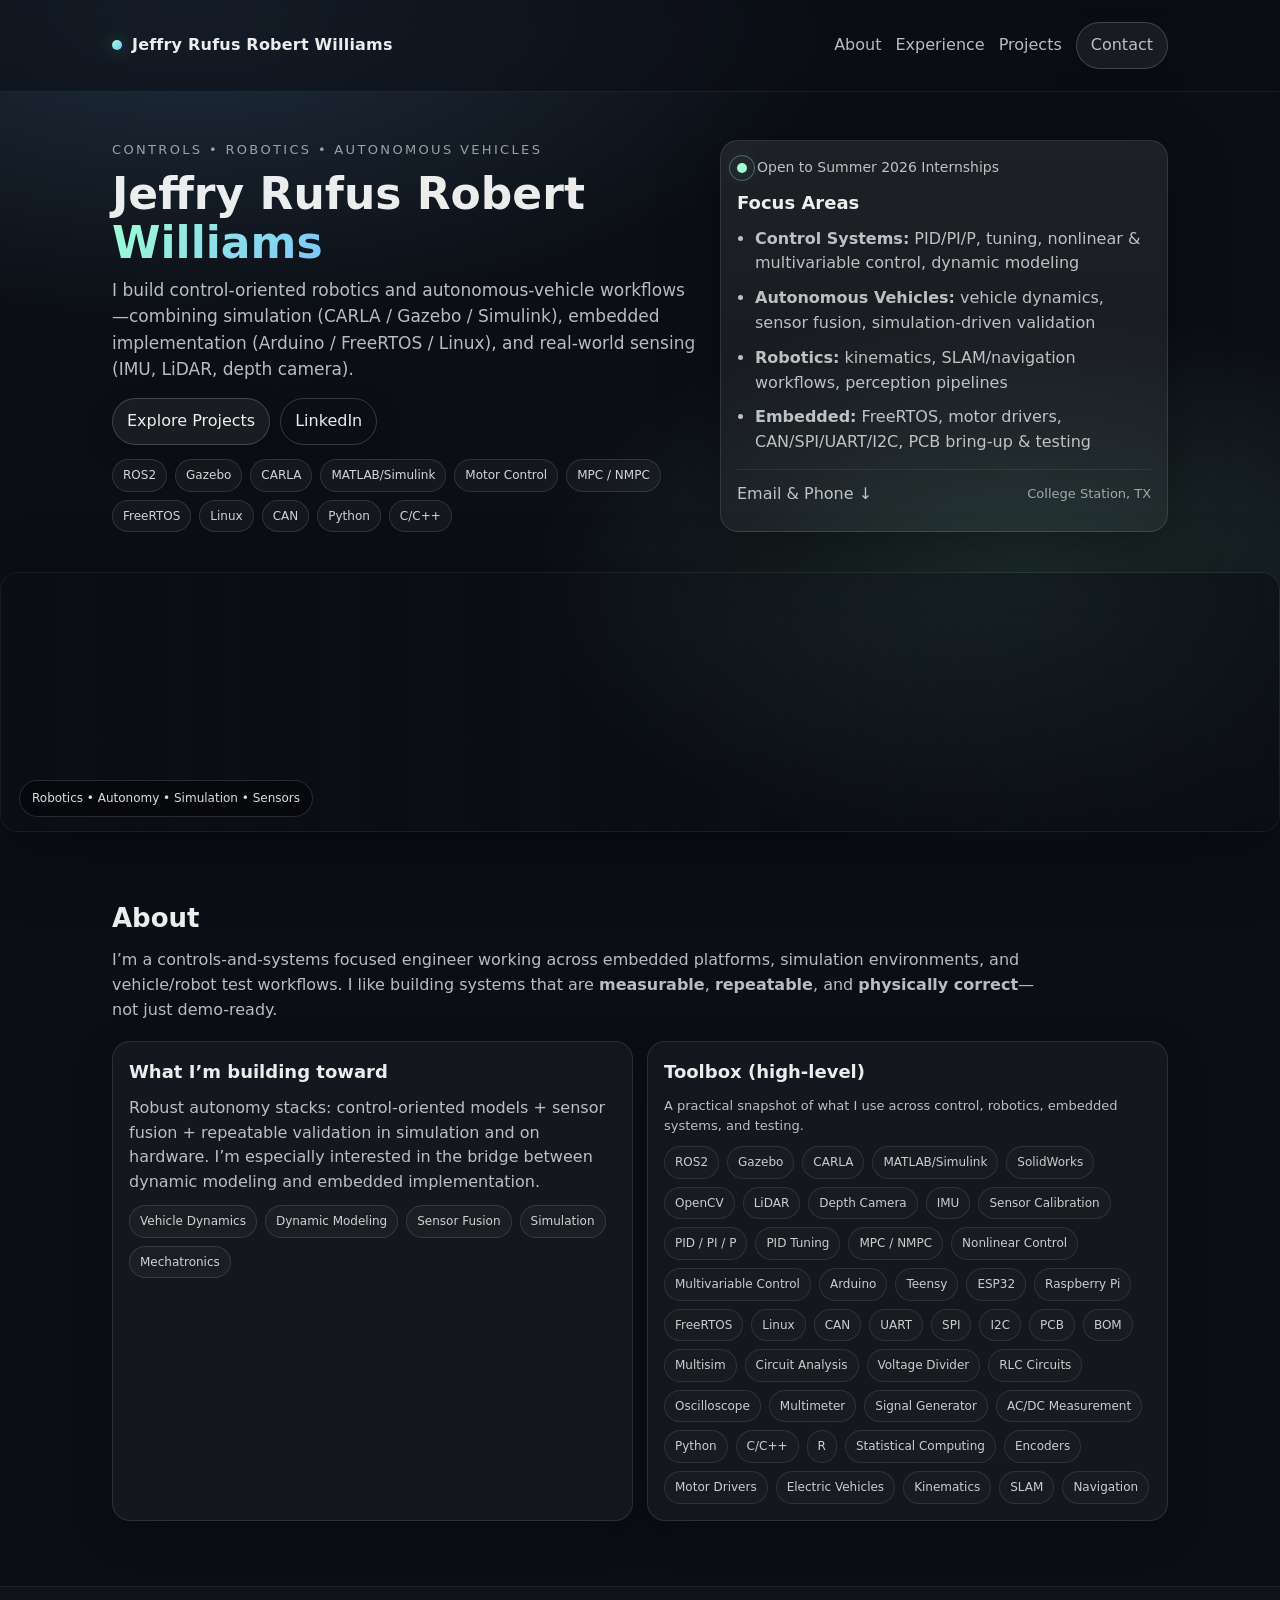
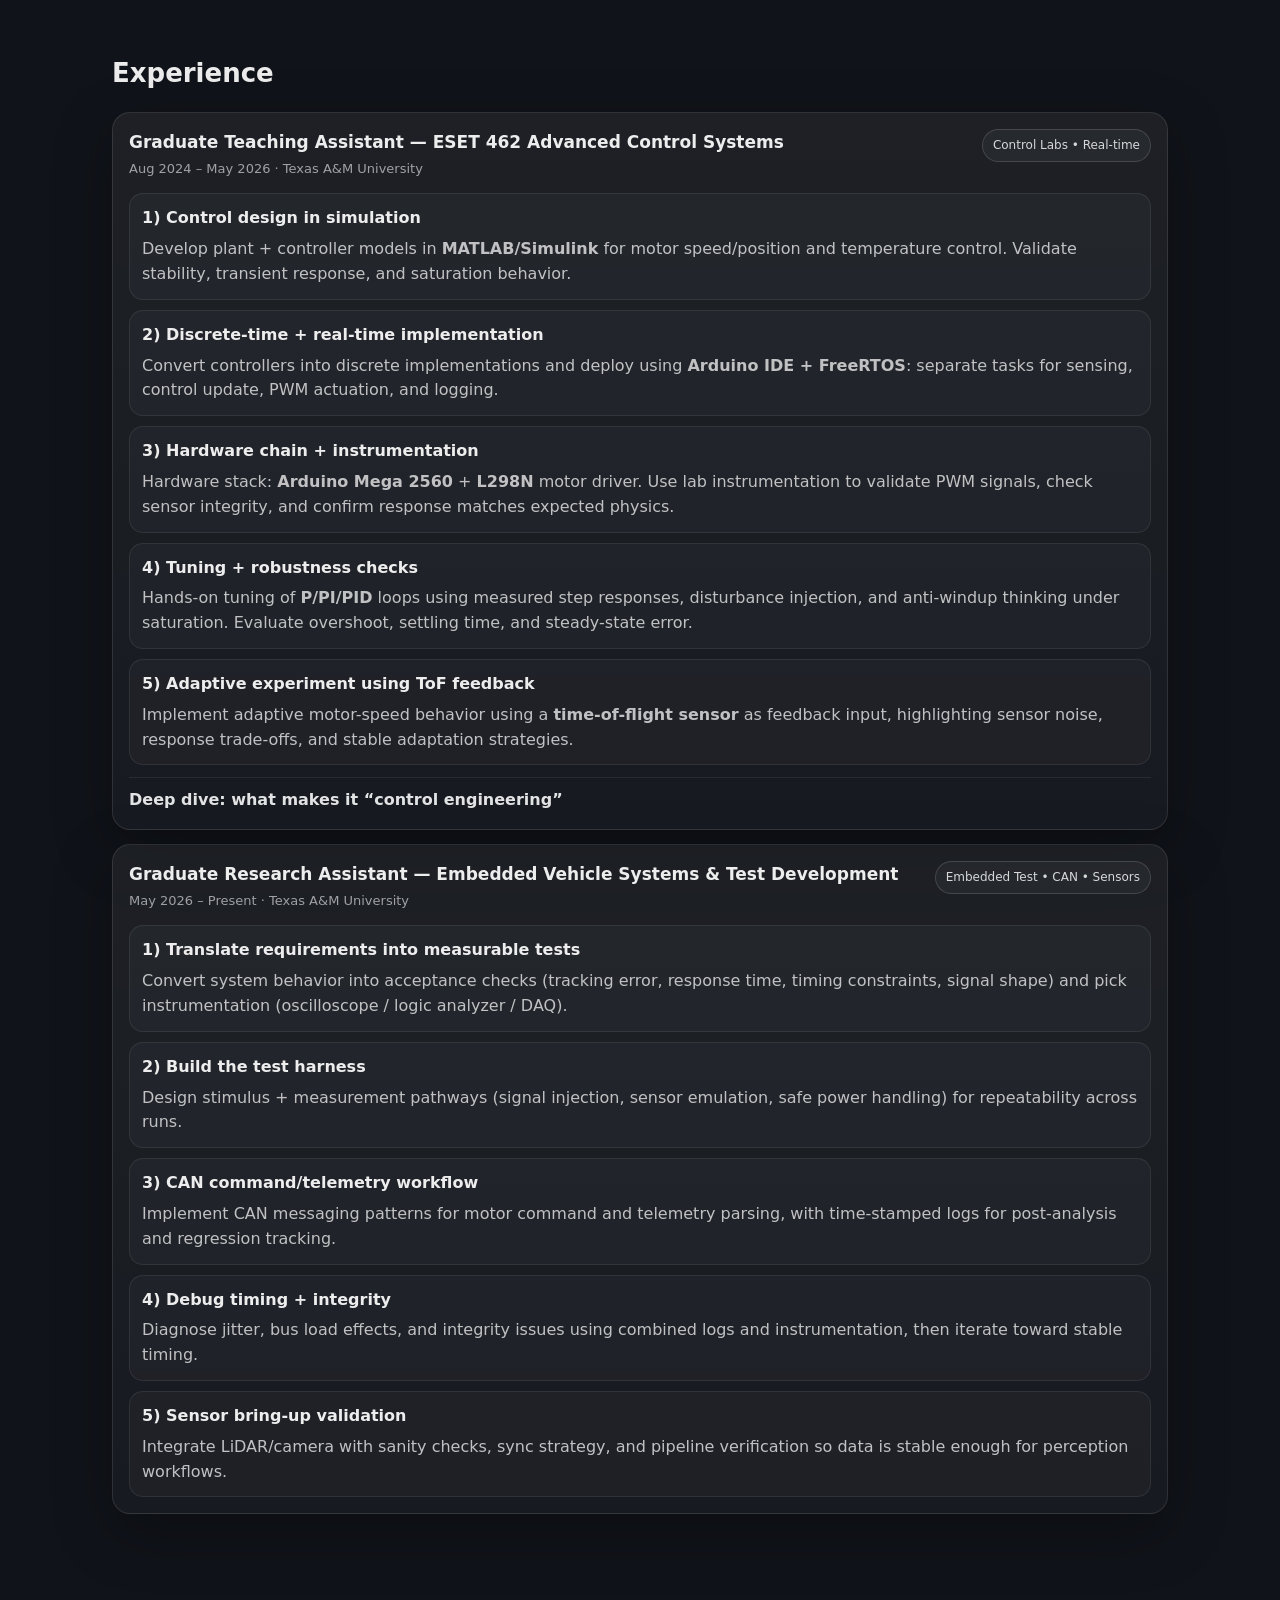
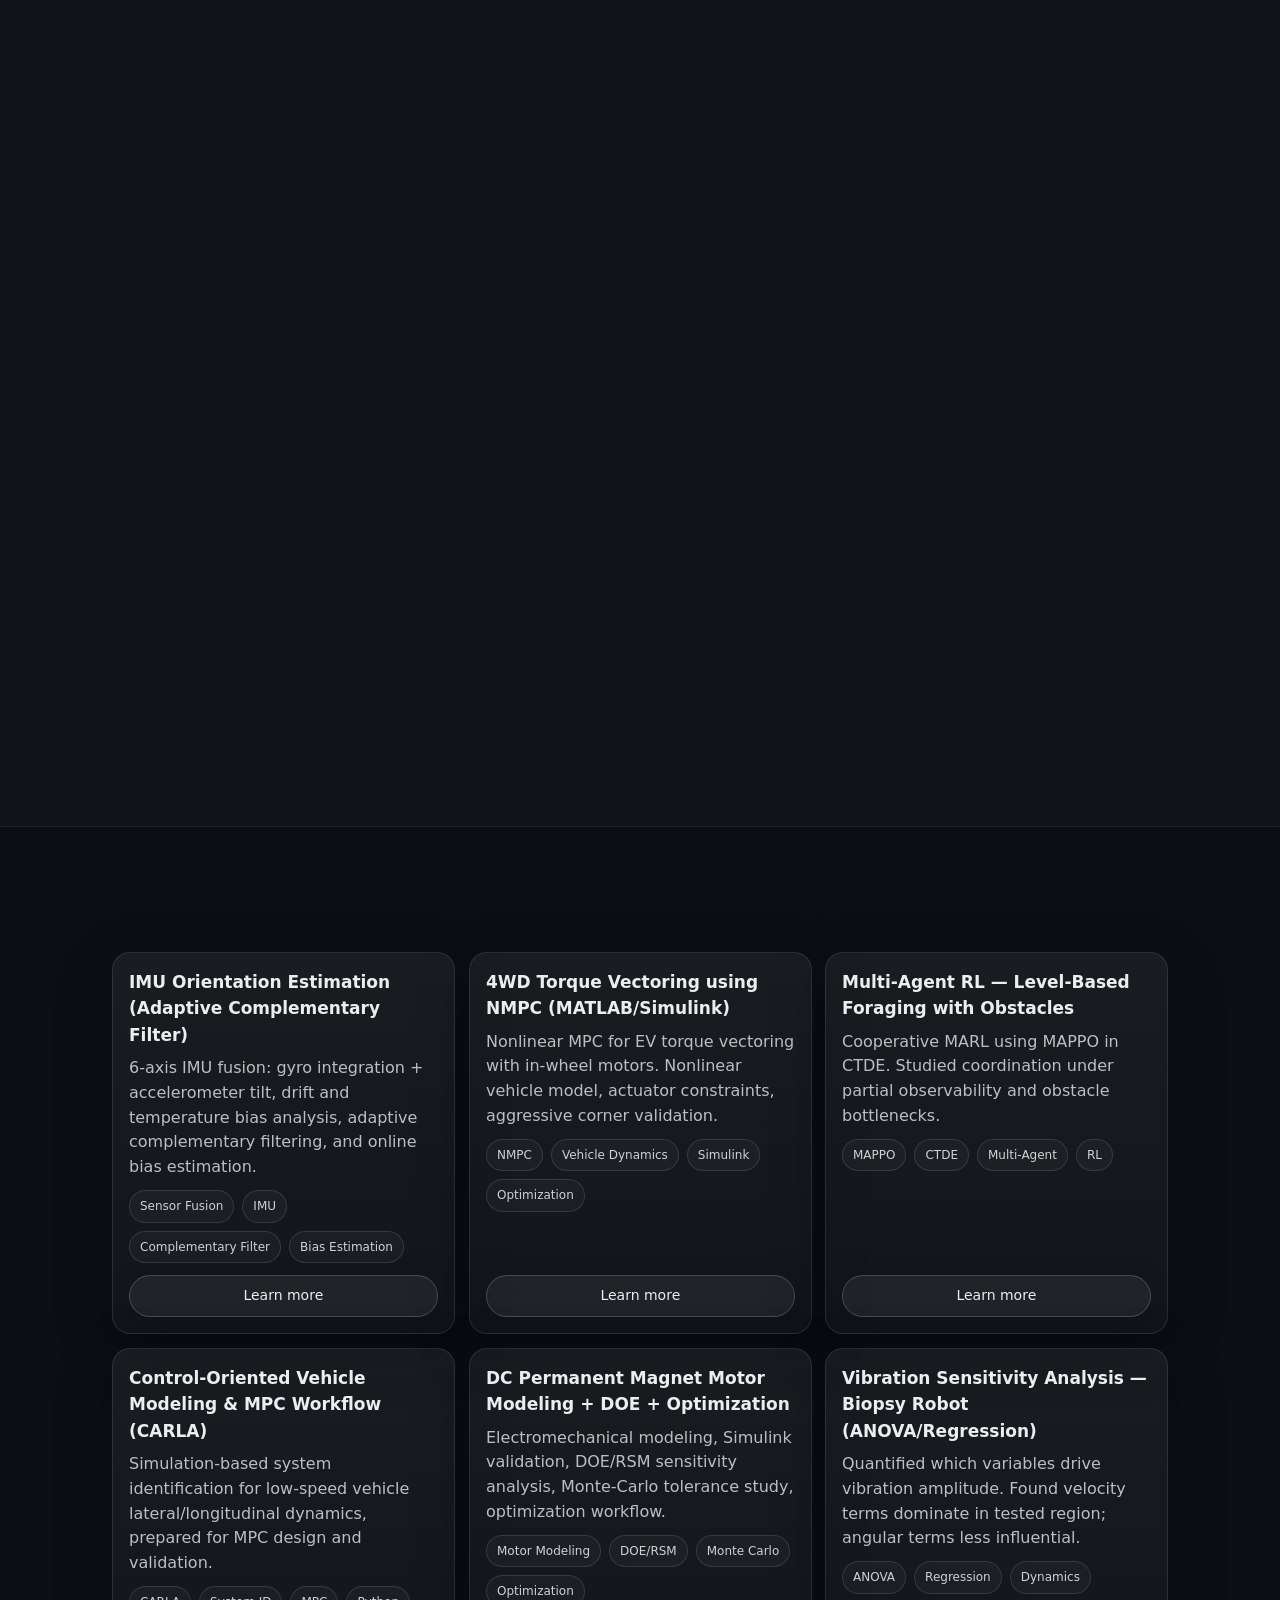
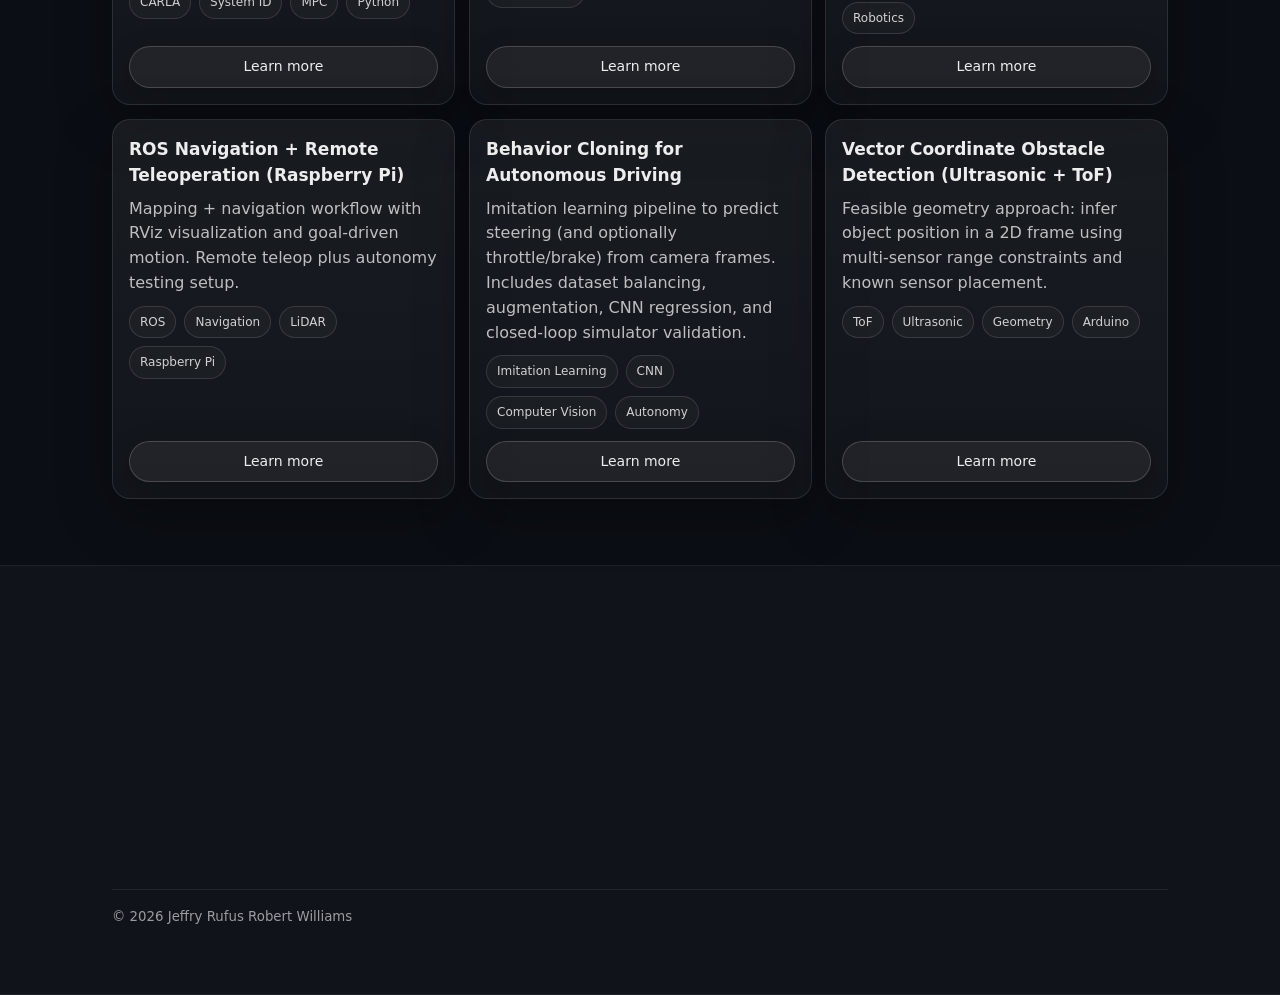
==== index.html @ 83cb2427 "Add files via upload" ====
<!doctype html>
<html lang="en">
  <head>
    <meta charset="UTF-8" />
    <meta name="viewport" content="width=device-width, initial-scale=1" />
    <title>Jeffry Rufus Robert Williams | Controls • Robotics • Autonomous Vehicles</title>
    <meta
      name="description"
      content="Controls, Robotics, and Autonomous Vehicles portfolio — ROS2, Gazebo, CARLA, MATLAB/Simulink, Motor Control, Sensors, LiDAR, Embedded Systems."
    />
    <link rel="stylesheet" href="style.css" />
  </head>

  <body>
    <!-- Sticky Top Nav -->
    <header class="top">
      <div class="wrap nav">
        <a class="brand" href="#top" aria-label="Home">
          <span class="brand-dot"></span>
          <span class="brand-text">Jeffry Rufus Robert Williams</span>
        </a>

        <nav class="nav-links" aria-label="Primary">
          <a href="#about">About</a>
          <a href="#experience">Experience</a>
          <a href="#projects">Projects</a>
          <a class="btn" href="#contact">Contact</a>
        </nav>
      </div>
    </header>

    <!-- Hero -->
    <main id="top" class="hero">
      <div class="wrap hero-grid">
        <section class="hero-copy reveal">
          <p class="kicker">CONTROLS • ROBOTICS • AUTONOMOUS VEHICLES</p>
          <h1>Jeffry Rufus Robert <span class="accent">Williams</span></h1>

          <p class="lead">
            I build control-oriented robotics and autonomous-vehicle workflows—combining simulation (CARLA / Gazebo / Simulink),
            embedded implementation (Arduino / FreeRTOS / Linux), and real-world sensing (IMU, LiDAR, depth camera).
          </p>

          <div class="hero-cta">
            <a class="btn" href="#projects">Explore Projects</a>
            <!-- Replace with your real LinkedIn URL -->
            <a class="btn ghost" href="https://www.linkedin.com/in/jeffryrwilliams/" target="_blank" rel="noreferrer">LinkedIn</a>
          </div>

          <div class="chip-row" aria-label="Key technologies">
            <span class="chip">ROS2</span>
            <span class="chip">Gazebo</span>
            <span class="chip">CARLA</span>
            <span class="chip">MATLAB/Simulink</span>
            <span class="chip">Motor Control</span>
            <span class="chip">MPC / NMPC</span>
            <span class="chip">FreeRTOS</span>
            <span class="chip">Linux</span>
            <span class="chip">CAN</span>
            <span class="chip">Python</span>
            <span class="chip">C/C++</span>
          </div>
        </section>

        <aside class="hero-card reveal">
          <div class="hero-card-top">
            <div class="status">
              <span class="pulse"></span>
              <span>Open to Summer 2026 Internships</span>
            </div>
            <h2>Focus Areas</h2>
          </div>

          <ul class="focus">
            <li><b>Control Systems:</b> PID/PI/P, tuning, nonlinear & multivariable control, dynamic modeling</li>
            <li><b>Autonomous Vehicles:</b> vehicle dynamics, sensor fusion, simulation-driven validation</li>
            <li><b>Robotics:</b> kinematics, SLAM/navigation workflows, perception pipelines</li>
            <li><b>Embedded:</b> FreeRTOS, motor drivers, CAN/SPI/UART/I2C, PCB bring-up & testing</li>
          </ul>

          <div class="hero-card-bottom">
            <a class="mini" href="#contact">Email & Phone ↓</a>
            <div class="small-muted">College Station, TX</div>
          </div>
        </aside>
      </div>

      <!-- Rotating Tech Visual Strip -->
      <div class="visual-strip" aria-hidden="true">
        <div class="overlay-label">Robotics • Autonomy • Simulation • Sensors</div>
      </div>
    </main>

    <!-- About -->
    <section id="about" class="section">
      <div class="wrap">
        <div class="section-head reveal">
          <h2>About</h2>
          <p>
            I’m a controls-and-systems focused engineer working across embedded platforms, simulation environments, and vehicle/robot
            test workflows. I like building systems that are <b>measurable</b>, <b>repeatable</b>, and <b>physically correct</b>—not just demo-ready.
          </p>
        </div>

        <div class="two-col">
          <div class="card reveal">
            <h3>What I’m building toward</h3>
            <p>
              Robust autonomy stacks: control-oriented models + sensor fusion + repeatable validation in simulation and on hardware.
              I’m especially interested in the bridge between dynamic modeling and embedded implementation.
            </p>
            <div class="tags">
              <span>Vehicle Dynamics</span>
              <span>Dynamic Modeling</span>
              <span>Sensor Fusion</span>
              <span>Simulation</span>
              <span>Mechatronics</span>
            </div>
          </div>

          <div class="card reveal">
            <h3>Toolbox (high-level)</h3>
            <p class="small-muted">
              A practical snapshot of what I use across control, robotics, embedded systems, and testing.
            </p>

            <div class="skill-cloud">
              <span>ROS2</span><span>Gazebo</span><span>CARLA</span><span>MATLAB/Simulink</span><span>SolidWorks</span>
              <span>OpenCV</span><span>LiDAR</span><span>Depth Camera</span><span>IMU</span><span>Sensor Calibration</span>
              <span>PID / PI / P</span><span>PID Tuning</span><span>MPC / NMPC</span><span>Nonlinear Control</span><span>Multivariable Control</span>
              <span>Arduino</span><span>Teensy</span><span>ESP32</span><span>Raspberry Pi</span><span>FreeRTOS</span><span>Linux</span>
              <span>CAN</span><span>UART</span><span>SPI</span><span>I2C</span>
              <span>PCB</span><span>BOM</span><span>Multisim</span><span>Circuit Analysis</span><span>Voltage Divider</span><span>RLC Circuits</span>
              <span>Oscilloscope</span><span>Multimeter</span><span>Signal Generator</span><span>AC/DC Measurement</span>
              <span>Python</span><span>C/C++</span><span>R</span><span>Statistical Computing</span>
              <span>Encoders</span><span>Motor Drivers</span><span>Electric Vehicles</span>
              <span>Kinematics</span><span>SLAM</span><span>Navigation</span>
            </div>
          </div>
        </div>
      </div>
    </section>

    <!-- Experience (workflow style, not resume bullets) -->
    <section id="experience" class="section alt">
      <div class="wrap">
        <div class="section-head reveal">
          <h2>Experience</h2>
          <p>
          
          </p>
        </div>

        <div class="stack">

          <article class="xp2 reveal">
            <div class="xp2-head">
              <div>
                <h3>Graduate Teaching Assistant — ESET 462 Advanced Control Systems</h3>
                <div class="xp2-meta">Aug 2024 – May 2026 · Texas A&amp;M University</div>
              </div>
              <div class="xp2-badge">Control Labs • Real-time</div>
            </div>

            <p class="xp2-summary">
              
            </p>

            <div class="workflow">
              <div class="step">
                <div class="step-title">1) Control design in simulation</div>
                <div class="step-body">
                  Develop plant + controller models in <b>MATLAB/Simulink</b> for motor speed/position and temperature control.
                  Validate stability, transient response, and saturation behavior.
                </div>
              </div>

              <div class="step">
                <div class="step-title">2) Discrete-time + real-time implementation</div>
                <div class="step-body">
                  Convert controllers into discrete implementations and deploy using <b>Arduino IDE + FreeRTOS</b>:
                  separate tasks for sensing, control update, PWM actuation, and logging.
                </div>
              </div>

              <div class="step">
                <div class="step-title">3) Hardware chain + instrumentation</div>
                <div class="step-body">
                  Hardware stack: <b>Arduino Mega 2560</b> + <b>L298N</b> motor driver. Use lab instrumentation to validate PWM signals,
                  check sensor integrity, and confirm response matches expected physics.
                </div>
              </div>

              <div class="step">
                <div class="step-title">4) Tuning + robustness checks</div>
                <div class="step-body">
                  Hands-on tuning of <b>P/PI/PID</b> loops using measured step responses, disturbance injection, and anti-windup thinking under saturation.
                  Evaluate overshoot, settling time, and steady-state error.
                </div>
              </div>

              <div class="step">
                <div class="step-title">5) Adaptive experiment using ToF feedback</div>
                <div class="step-body">
                  Implement adaptive motor-speed behavior using a <b>time-of-flight sensor</b> as feedback input, highlighting sensor noise,
                  response trade-offs, and stable adaptation strategies.
                </div>
              </div>
            </div>

            <details class="deep">
              <summary>Deep dive: what makes it “control engineering”</summary>
              <ul>
                <li>Sampling-time choice and discrete stability impacts</li>
                <li>Integrator windup and actuator saturation limits</li>
                <li>Noise vs responsiveness and filtering strategy</li>
                <li>Deterministic scheduling & timing under FreeRTOS</li>
              </ul>
              <div class="tags">
                <span>Simulink</span><span>Discrete Control</span><span>FreeRTOS</span><span>Motor Control</span><span>PID Tuning</span>
              </div>
            </details>
          </article>

          <article class="xp2 reveal">
            <div class="xp2-head">
              <div>
                <h3>Graduate Research Assistant — Embedded Vehicle Systems & Test Development</h3>
                <div class="xp2-meta">May 2026 – Present · Texas A&amp;M University</div>
              </div>
              <div class="xp2-badge">Embedded Test • CAN • Sensors</div>
            </div>

            <p class="xp2-summary">
              
            </p>

            <div class="workflow">
              <div class="step">
                <div class="step-title">1) Translate requirements into measurable tests</div>
                <div class="step-body">
                  Convert system behavior into acceptance checks (tracking error, response time, timing constraints, signal shape) and pick instrumentation
                  (oscilloscope / logic analyzer / DAQ).
                </div>
              </div>

              <div class="step">
                <div class="step-title">2) Build the test harness</div>
                <div class="step-body">
                  Design stimulus + measurement pathways (signal injection, sensor emulation, safe power handling) for repeatability across runs.
                </div>
              </div>

              <div class="step">
                <div class="step-title">3) CAN command/telemetry workflow</div>
                <div class="step-body">
                  Implement CAN messaging patterns for motor command and telemetry parsing, with time-stamped logs for post-analysis and regression tracking.
                </div>
              </div>

              <div class="step">
                <div class="step-title">4) Debug timing + integrity</div>
                <div class="step-body">
                  Diagnose jitter, bus load effects, and integrity issues using combined logs and instrumentation, then iterate toward stable timing.
                </div>
              </div>

              <div class="step">
                <div class="step-title">5) Sensor bring-up validation</div>
                <div class="step-body">
                  Integrate LiDAR/camera with sanity checks, sync strategy, and pipeline verification so data is stable enough for perception workflows.
                </div>
              </div>
            </div>
          </article>

          <article class="xp2 reveal">
            <div class="xp2-head">
              <div>
                <h3>Robotics Engineer — Hardware/Software Integration & Testing</h3>
                <div class="xp2-meta">May 2025 – Aug 2025 · Spacer Robotics</div>
              </div>
              <div class="xp2-badge">Perception → Control</div>
            </div>

            <p class="xp2-summary">
              
            </p>

            <div class="workflow">
              <div class="step">
                <div class="step-title">1) Perception pipeline stabilization</div>
                <div class="step-body">
                  Process RGB frames, run segmentation/detection, and output stable targets (reduce flicker with filtering and thresholds).
                </div>
              </div>
              <div class="step">
                <div class="step-title">2) Geometry + transforms</div>
                <div class="step-body">
                  Convert detections into actionable coordinates using camera geometry assumptions and calibration-aligned transforms.
                </div>
              </div>
              <div class="step">
                <div class="step-title">3) Closed-loop actuation validation</div>
                <div class="step-body">
                  Tune command timing and control parameters for stable behavior; validate repeatability using structured test runs.
                </div>
              </div>
              <div class="step">
                <div class="step-title">4) Field debugging</div>
                <div class="step-body">
                  Resolve dropouts, latency, and actuator comms issues and improve robustness in real deployment conditions.
                </div>
              </div>
            </div>
          </article>

          <article class="xp2 reveal">
            <div class="xp2-head">
              <div>
                <h3>ADAS Engineer</h3>
                <div class="xp2-meta">Jun 2023 – Mar 2024 · UNO MINDA</div>
              </div>
              <div class="xp2-badge">Sensors • Bring-up</div>
            </div>

            <p class="xp2-summary">
            </p>

            <div class="workflow">
              <div class="step">
                <div class="step-title">1) Sensor interface bring-up</div>
                <div class="step-body">
                  Verify I2C/UART communication, harness integrity, and correct sensor configuration under test conditions.
                </div>
              </div>
              <div class="step">
                <div class="step-title">2) Calibration + accuracy characterization</div>
                <div class="step-body">
                  Quantify distance error vs target surfaces and ranges; refine thresholds based on measured distributions.
                </div>
              </div>
              <div class="step">
                <div class="step-title">3) Automated regression</div>
                <div class="step-body">
                  Implement data capture + logging for repeated validation and track performance across board/firmware revisions.
                </div>
              </div>
            </div>
          </article>

        </div>
      </div>
    </section>

    <!-- Projects -->
    <section id="projects" class="section">
      <div class="wrap">
        <div class="section-head reveal">
          <h2>Projects</h2>
          <p>
           
          </p>
        </div>

        <div class="grid">
          <article class="proj reveal">
            <div class="proj-top">
              <h3>IMU Orientation Estimation (Adaptive Complementary Filter)</h3>
              <p class="muted">
                6-axis IMU fusion: gyro integration + accelerometer tilt, drift and temperature bias analysis, adaptive complementary filtering,
                and online bias estimation.
              </p>
              <div class="tags">
                <span>Sensor Fusion</span><span>IMU</span><span>Complementary Filter</span><span>Bias Estimation</span>
              </div>
            </div>
            <a class="btn small" href="project-imu.html">Learn more</a>
          </article>

          <article class="proj reveal">
            <div class="proj-top">
              <h3>4WD Torque Vectoring using NMPC (MATLAB/Simulink)</h3>
              <p class="muted">
                Nonlinear MPC for EV torque vectoring with in-wheel motors. Nonlinear vehicle model, actuator constraints, aggressive corner validation.
              </p>
              <div class="tags">
                <span>NMPC</span><span>Vehicle Dynamics</span><span>Simulink</span><span>Optimization</span>
              </div>
            </div>
            <a class="btn small" href="project-nmpc-tv.html">Learn more</a>
          </article>

          <article class="proj reveal">
            <div class="proj-top">
              <h3>Multi-Agent RL — Level-Based Foraging with Obstacles</h3>
              <p class="muted">
                Cooperative MARL using MAPPO in CTDE. Studied coordination under partial observability and obstacle bottlenecks.
              </p>
              <div class="tags">
                <span>MAPPO</span><span>CTDE</span><span>Multi-Agent</span><span>RL</span>
              </div>
            </div>
            <a class="btn small" href="project-marl-lbf.html">Learn more</a>
          </article>

          <article class="proj reveal">
            <div class="proj-top">
              <h3>Control-Oriented Vehicle Modeling & MPC Workflow (CARLA)</h3>
              <p class="muted">
                Simulation-based system identification for low-speed vehicle lateral/longitudinal dynamics, prepared for MPC design and validation.
              </p>
              <div class="tags">
                <span>CARLA</span><span>System ID</span><span>MPC</span><span>Python</span>
              </div>
            </div>
            <a class="btn small" href="project-carla-mpc.html">Learn more</a>
          </article>

          <article class="proj reveal">
            <div class="proj-top">
              <h3>DC Permanent Magnet Motor Modeling + DOE + Optimization</h3>
              <p class="muted">
                Electromechanical modeling, Simulink validation, DOE/RSM sensitivity analysis, Monte-Carlo tolerance study, optimization workflow.
              </p>
              <div class="tags">
                <span>Motor Modeling</span><span>DOE/RSM</span><span>Monte Carlo</span><span>Optimization</span>
              </div>
            </div>
            <a class="btn small" href="project-dcpm.html">Learn more</a>
          </article>

          <article class="proj reveal">
            <div class="proj-top">
              <h3>Vibration Sensitivity Analysis — Biopsy Robot (ANOVA/Regression)</h3>
              <p class="muted">
                Quantified which variables drive vibration amplitude. Found velocity terms dominate in tested region; angular terms less influential.
              </p>
              <div class="tags">
                <span>ANOVA</span><span>Regression</span><span>Dynamics</span><span>Robotics</span>
              </div>
            </div>
            <a class="btn small" href="project-biopsy-vibration.html">Learn more</a>
          </article>

          <article class="proj reveal">
            <div class="proj-top">
              <h3>ROS Navigation + Remote Teleoperation (Raspberry Pi)</h3>
              <p class="muted">
                Mapping + navigation workflow with RViz visualization and goal-driven motion. Remote teleop plus autonomy testing setup.
              </p>
              <div class="tags">
                <span>ROS</span><span>Navigation</span><span>LiDAR</span><span>Raspberry Pi</span>
              </div>
            </div>
            <a class="btn small" href="project-ros-nav.html">Learn more</a>
          </article>

          <article class="proj reveal">
            <div class="proj-top">
              <h3>Behavior Cloning for Autonomous Driving</h3>
              <p class="muted">
                Imitation learning pipeline to predict steering (and optionally throttle/brake) from camera frames.
                Includes dataset balancing, augmentation, CNN regression, and closed-loop simulator validation.
              </p>
              <div class="tags">
                <span>Imitation Learning</span><span>CNN</span><span>Computer Vision</span><span>Autonomy</span>
              </div>
            </div>
            <a class="btn small" href="project-behavior-cloning.html">Learn more</a>
          </article>


          <article class="proj reveal">
            <div class="proj-top">
              <h3>Vector Coordinate Obstacle Detection (Ultrasonic + ToF)</h3>
              <p class="muted">
                Feasible geometry approach: infer object position in a 2D frame using multi-sensor range constraints and known sensor placement.
              </p>
              <div class="tags">
                <span>ToF</span><span>Ultrasonic</span><span>Geometry</span><span>Arduino</span>
              </div>
            </div>
            <a class="btn small" href="project-obstacle-detect.html">Learn more</a>
          </article>
        </div>
      </div>
    </section>

    <!-- Contact -->
    <section id="contact" class="section alt">
      <div class="wrap">
        <div class="section-head reveal">
          <h2>Contact</h2>
          <p>Let’s talk controls, robotics, embedded systems, and autonomous vehicles.</p>
        </div>

        <div class="contact-grid">
          <div class="card reveal">
            <h3>Email</h3>
            <p><a class="link" href="mailto:jeffryrufus@tamu.edu">jeffryrufus@tamu.edu</a></p>
            <p><a class="link" href="mailto:jeffruf2001@gmail.com">jeffruf2001@gmail.com</a></p>
          </div>

          <div class="card reveal">
            <h3>Phone</h3>
            <p><a class="link" href="tel:+19793267595">+1 (979) 326-7595</a></p>
          </div>

          <div class="card reveal">
            <h3>LinkedIn</h3>
            <!-- Replace URL -->
            <p><a class="link" href="https://www.linkedin.com/in/jeffryrwilliams/" target="_blank" rel="noreferrer">LinkedIn</a></p>
          </div>
        </div>

        <footer class="footer">
          <small>© <span id="year"></span> Jeffry Rufus Robert Williams</small>
        </footer>
      </div>
    </section>

    <script src="script.js"></script>
  </body>
</html>
---- style.css ----
:root{
  --max: 1100px;
  --bg: #0b0e14;
  --text: rgba(255,255,255,0.92);
  --muted: rgba(255,255,255,0.72);
  --muted2: rgba(255,255,255,0.58);
  --accent: #9fffd2;
  --accent2: #7cc4ff;
  --shadow: 0 18px 60px rgba(0,0,0,0.35);
  --radius: 18px;
}

*{ box-sizing: border-box; }
html, body{ margin:0; padding:0; }
html{ scroll-behavior: smooth; }

body{
  font-family: system-ui, -apple-system, Segoe UI, Roboto, Arial, sans-serif;
  background:
    radial-gradient(1200px 600px at 15% 0%, rgba(124,196,255,0.18), transparent 55%),
    radial-gradient(900px 500px at 80% 10%, rgba(159,255,210,0.14), transparent 55%),
    var(--bg);
  color: var(--text);
  line-height: 1.55;
}

a{ color: inherit; text-decoration: none; }
a:hover{ text-decoration: underline; }

.wrap{ max-width: var(--max); margin: 0 auto; padding: 22px; }

/* Top nav */
.top{
  position: sticky; top: 0; z-index: 50;
  backdrop-filter: blur(10px);
  background: rgba(11,14,20,0.55);
  border-bottom: 1px solid rgba(255,255,255,0.06);
}

.nav{
  display:flex; align-items:center; justify-content:space-between;
  gap: 14px;
}

.brand{ display:flex; align-items:center; gap: 10px; }
.brand-dot{
  width: 10px; height: 10px; border-radius: 999px;
  background: linear-gradient(135deg, var(--accent), var(--accent2));
  box-shadow: 0 0 18px rgba(159,255,210,0.35);
}
.brand-text{ font-weight: 800; letter-spacing: .2px; }

.nav-links{ display:flex; align-items:center; gap: 14px; flex-wrap: wrap; }
.nav-links a{ color: var(--muted); }
.nav-links a:hover{ color: var(--text); text-decoration: none; }

.btn{
  display:inline-flex; align-items:center; justify-content:center;
  padding: 10px 14px;
  border-radius: 999px;
  border: 1px solid rgba(255,255,255,0.18);
  background: rgba(255,255,255,0.06);
  box-shadow: 0 10px 30px rgba(0,0,0,0.18);
  text-decoration:none;
}
.btn:hover{ text-decoration:none; border-color: rgba(255,255,255,0.30); }
.btn.ghost{ background: transparent; }
.btn.small{ padding: 9px 12px; font-size: 14px; }

/* Hero */
.hero{ padding: 26px 0 0; }

.hero-grid{
  display:grid;
  grid-template-columns: 1.25fr .95fr;
  gap: 18px;
  align-items: stretch;
}
@media (max-width: 980px){
  .hero-grid{ grid-template-columns: 1fr; }
}

.kicker{
  margin: 0 0 10px;
  font-size: 13px;
  color: var(--muted2);
  letter-spacing: .18em;
  text-transform: uppercase;
}

h1{
  margin: 0 0 10px;
  font-size: 44px;
  line-height: 1.10;
}
@media (max-width: 480px){
  h1{ font-size: 36px; }
}

.accent{
  background: linear-gradient(135deg, var(--accent), var(--accent2));
  -webkit-background-clip: text;
  background-clip: text;
  color: transparent;
}

.lead{
  margin: 0 0 16px;
  max-width: 70ch;
  color: var(--muted);
  font-size: 17px;
}

.hero-cta{ display:flex; gap: 10px; flex-wrap: wrap; margin-bottom: 14px; }

.chip-row{ display:flex; flex-wrap: wrap; gap: 8px; }
.chip{
  font-size: 12px;
  color: rgba(255,255,255,0.82);
  border: 1px solid rgba(255,255,255,0.12);
  background: rgba(255,255,255,0.04);
  padding: 6px 10px;
  border-radius: 999px;
}

/* Hero card */
.hero-card{
  border: 1px solid rgba(255,255,255,0.10);
  border-radius: var(--radius);
  background: linear-gradient(180deg, rgba(255,255,255,0.08), rgba(255,255,255,0.04));
  box-shadow: var(--shadow);
  padding: 16px;
}
.hero-card h2{ margin: 10px 0 10px; font-size: 18px; }

.status{ display:flex; align-items:center; gap: 10px; color: var(--muted); font-size: 14px; }
.pulse{
  width: 10px; height: 10px; border-radius: 999px;
  background: var(--accent);
  box-shadow: 0 0 18px rgba(159,255,210,0.35);
  position: relative;
}
.pulse::after{
  content:"";
  position:absolute; inset: -8px;
  border-radius: 999px;
  border: 1px solid rgba(159,255,210,0.35);
  animation: pulse 1.8s ease-in-out infinite;
}
@keyframes pulse{
  0%{ transform: scale(.8); opacity: .8; }
  100%{ transform: scale(1.2); opacity: 0; }
}

.focus{ margin: 0; padding-left: 18px; color: var(--muted); }
.focus li{ margin: 10px 0; }

.hero-card-bottom{
  display:flex; align-items:center; justify-content:space-between;
  margin-top: 14px;
  padding-top: 12px;
  border-top: 1px solid rgba(255,255,255,0.08);
}
.mini{ color: var(--muted); }
.small-muted{ color: var(--muted2); font-size: 13px; }

/* Rotating strip */
.visual-strip{
  margin-top: 18px;
  height: 260px;
  border: 1px solid rgba(255,255,255,0.06);
  border-radius: 18px;
  overflow: hidden;
  position: relative;
  box-shadow: 0 18px 70px rgba(0,0,0,0.35);
  transition: opacity 2.2s ease-in-out; /* cinematic fade */
  background-size: cover;
  background-position: center;
}
.visual-strip::before{
  content:"";
  position:absolute; inset:0;
  background: linear-gradient(90deg, rgba(11,14,20,0.68), rgba(11,14,20,0.18), rgba(11,14,20,0.68));
}
.visual-strip .overlay-label{
  position:absolute;
  left: 18px;
  bottom: 14px;
  padding: 8px 12px;
  border-radius: 999px;
  border: 1px solid rgba(255,255,255,0.14);
  background: rgba(0,0,0,0.35);
  color: rgba(255,255,255,0.86);
  font-size: 12px;
  backdrop-filter: blur(8px);
}

/* Sections */
.section{ padding: 44px 0; }
.section.alt{
  background: rgba(255,255,255,0.02);
  border-top: 1px solid rgba(255,255,255,0.06);
  border-bottom: 1px solid rgba(255,255,255,0.06);
}

.section-head{ margin-bottom: 18px; }
.section-head h2{ margin: 0 0 10px; font-size: 26px; }
.section-head p{ margin: 0; color: var(--muted); max-width: 92ch; }

.two-col{
  display:grid;
  grid-template-columns: 1fr 1fr;
  gap: 14px;
}
@media (max-width: 980px){
  .two-col{ grid-template-columns: 1fr; }
}

/* Cards */
.card{
  border: 1px solid rgba(255,255,255,0.10);
  border-radius: var(--radius);
  background: rgba(255,255,255,0.04);
  box-shadow: 0 12px 40px rgba(0,0,0,0.22);
  padding: 16px;
}
.card h3{ margin: 0 0 10px; font-size: 18px; }
.card p{ margin: 0 0 10px; color: var(--muted); }

.tags{ display:flex; flex-wrap: wrap; gap: 8px; margin-top: 10px; }
.tags span{
  font-size: 12px;
  color: rgba(255,255,255,0.80);
  border: 1px solid rgba(255,255,255,0.12);
  background: rgba(255,255,255,0.03);
  padding: 6px 10px;
  border-radius: 999px;
}

.skill-cloud{ display:flex; flex-wrap: wrap; gap: 8px; margin-top: 10px; }
.skill-cloud span{
  font-size: 12px;
  color: rgba(255,255,255,0.78);
  border: 1px solid rgba(255,255,255,0.10);
  background: rgba(255,255,255,0.02);
  padding: 6px 10px;
  border-radius: 999px;
}

/* Experience v2 */
.stack{ display:grid; gap: 14px; }

.xp2{
  border: 1px solid rgba(255,255,255,0.10);
  border-radius: var(--radius);
  background: linear-gradient(180deg, rgba(255,255,255,0.06), rgba(255,255,255,0.03));
  box-shadow: 0 18px 60px rgba(0,0,0,0.26);
  padding: 16px;
}

.xp2-head{
  display:flex;
  justify-content: space-between;
  align-items: flex-start;
  gap: 12px;
  flex-wrap: wrap;
}

.xp2 h3{ margin: 0; font-size: 17px; }
.xp2-meta{ color: var(--muted2); font-size: 13px; margin-top: 4px; }

.xp2-badge{
  font-size: 12px;
  padding: 6px 10px;
  border-radius: 999px;
  border: 1px solid rgba(255,255,255,0.14);
  background: rgba(255,255,255,0.04);
  color: rgba(255,255,255,0.82);
}

.xp2-summary{
  margin: 12px 0 14px;
  color: var(--muted);
  max-width: 95ch;
}

.workflow{ display:grid; gap: 10px; }
.step{
  border: 1px solid rgba(255,255,255,0.08);
  border-radius: 14px;
  background: rgba(255,255,255,0.03);
  padding: 12px;
}
.step-title{ font-weight: 800; margin-bottom: 6px; }
.step-body{ color: var(--muted); }

.deep{
  margin-top: 12px;
  border-top: 1px solid rgba(255,255,255,0.08);
  padding-top: 10px;
}
.deep summary{
  cursor: pointer;
  color: rgba(255,255,255,0.88);
  font-weight: 800;
  list-style: none;
}
.deep summary::-webkit-details-marker{ display:none; }
.deep ul{
  margin: 10px 0 0;
  padding-left: 18px;
  color: var(--muted);
}

/* Projects */
.grid{
  display:grid;
  grid-template-columns: repeat(auto-fit, minmax(260px, 1fr));
  gap: 14px;
}

.proj{
  border: 1px solid rgba(255,255,255,0.10);
  border-radius: var(--radius);
  background: linear-gradient(180deg, rgba(255,255,255,0.06), rgba(255,255,255,0.03));
  box-shadow: 0 16px 55px rgba(0,0,0,0.26);
  padding: 16px;
  display:flex;
  flex-direction: column;
  justify-content: space-between;
  gap: 12px;
}
.proj h3{ margin: 0 0 8px; font-size: 17px; }
.muted{ margin: 0; color: var(--muted); }

/* Contact */
.contact-grid{
  display:grid;
  grid-template-columns: repeat(auto-fit, minmax(240px, 1fr));
  gap: 14px;
}

.link{
  color: rgba(255,255,255,0.92);
  text-decoration: underline;
  text-decoration-color: rgba(159,255,210,0.35);
  text-underline-offset: 4px;
}

.footer{
  margin-top: 22px;
  padding-top: 14px;
  border-top: 1px solid rgba(255,255,255,0.08);
  color: var(--muted2);
}

/* Scroll reveal */
.reveal{
  opacity: 0;
  transform: translateY(14px);
  transition: opacity .75s ease, transform .75s ease;
  will-change: opacity, transform;
}
.reveal.show{
  opacity: 1;
  transform: translateY(0);
}

/* =========================
   Fancy project artifacts UI
   ========================= */

.artifact-links{
  display:flex;
  gap: 10px;
  flex-wrap: wrap;
  margin-top: 10px;
}

.artifact-links .btn{
  background: rgba(255,255,255,0.06);
}

.media-grid{
  display:grid;
  grid-template-columns: repeat(auto-fit, minmax(220px, 1fr));
  gap: 12px;
  margin-top: 12px;
}

.media-grid figure{
  margin: 0;
  border-radius: 16px;
  overflow: hidden;
  border: 1px solid rgba(255,255,255,0.12);
  background: rgba(255,255,255,0.03);
  box-shadow: 0 14px 45px rgba(0,0,0,0.30);
}

.media-grid img{
  width: 100%;
  display:block;
  cursor: zoom-in;
  transition: transform .6s ease, filter .6s ease;
}

.media-grid figure:hover img{
  transform: scale(1.03);
  filter: saturate(1.05) contrast(1.05);
}

.media-grid figcaption{
  padding: 10px 12px;
  font-size: 12px;
  color: var(--muted);
  border-top: 1px solid rgba(255,255,255,0.08);
}

/* Code block */
.codebox{
  margin-top: 12px;
  border: 1px solid rgba(255,255,255,0.10);
  border-radius: 16px;
  background: rgba(0,0,0,0.25);
  overflow: hidden;
}

.codebox summary{
  cursor: pointer;
  padding: 12px 14px;
  font-weight: 800;
  color: rgba(255,255,255,0.90);
  list-style: none;
}
.codebox summary::-webkit-details-marker{ display:none; }

.codebox .code-inner{
  position: relative;
  padding: 12px 12px 14px;
  border-top: 1px solid rgba(255,255,255,0.08);
}

pre{
  margin: 0;
  padding: 12px;
  border-radius: 14px;
  overflow-x: auto;
  background: rgba(0,0,0,0.35);
  border: 1px solid rgba(255,255,255,0.10);
}

code{
  font-family: ui-monospace, SFMono-Regular, Menlo, Monaco, Consolas, "Liberation Mono", monospace;
  font-size: 12px;
  color: rgba(255,255,255,0.88);
  line-height: 1.5;
}

.copy-btn{
  position: absolute;
  top: 12px;
  right: 12px;
  padding: 8px 10px;
  border-radius: 999px;
  border: 1px solid rgba(255,255,255,0.16);
  background: rgba(255,255,255,0.06);
  color: rgba(255,255,255,0.88);
  cursor: pointer;
  font-size: 12px;
}
.copy-btn:hover{
  border-color: rgba(255,255,255,0.30);
}

/* Responsive video embed */
.video-embed{
  margin-top: 12px;
  border-radius: 16px;
  overflow: hidden;
  border: 1px solid rgba(255,255,255,0.12);
  background: rgba(255,255,255,0.03);
  box-shadow: 0 14px 45px rgba(0,0,0,0.30);
}

.video-embed .ratio{
  position: relative;
  width: 100%;
  padding-top: 56.25%; /* 16:9 */
}

.video-embed iframe{
  position: absolute;
  inset: 0;
  width: 100%;
  height: 100%;
  border: 0;
}

/* Lightbox */
.lightbox{
  position: fixed;
  inset: 0;
  background: rgba(0,0,0,0.78);
  display: none;
  align-items: center;
  justify-content: center;
  padding: 22px;
  z-index: 999;
  backdrop-filter: blur(6px);
}
.lightbox.show{ display: flex; }

.lightbox-card{
  width: min(1100px, 96vw);
  border-radius: 18px;
  overflow: hidden;
  border: 1px solid rgba(255,255,255,0.16);
  background: rgba(15,18,26,0.85);
  box-shadow: 0 30px 120px rgba(0,0,0,0.65);
  position: relative;
}

.lightbox-img{
  width: 100%;
  display:block;
  max-height: 78vh;
  object-fit: contain;
  background: rgba(0,0,0,0.35);
}

.lightbox-cap{
  padding: 12px 14px;
  color: var(--muted);
  font-size: 13px;
  border-top: 1px solid rgba(255,255,255,0.10);
}

.lightbox-close{
  position: absolute;
  top: 10px;
  right: 10px;
  width: 40px;
  height: 40px;
  border-radius: 999px;
  border: 1px solid rgba(255,255,255,0.16);
  background: rgba(255,255,255,0.06);
  color: rgba(255,255,255,0.9);
  cursor: pointer;
  font-size: 18px;
}
.lightbox-close:hover{ border-color: rgba(255,255,255,0.30); }
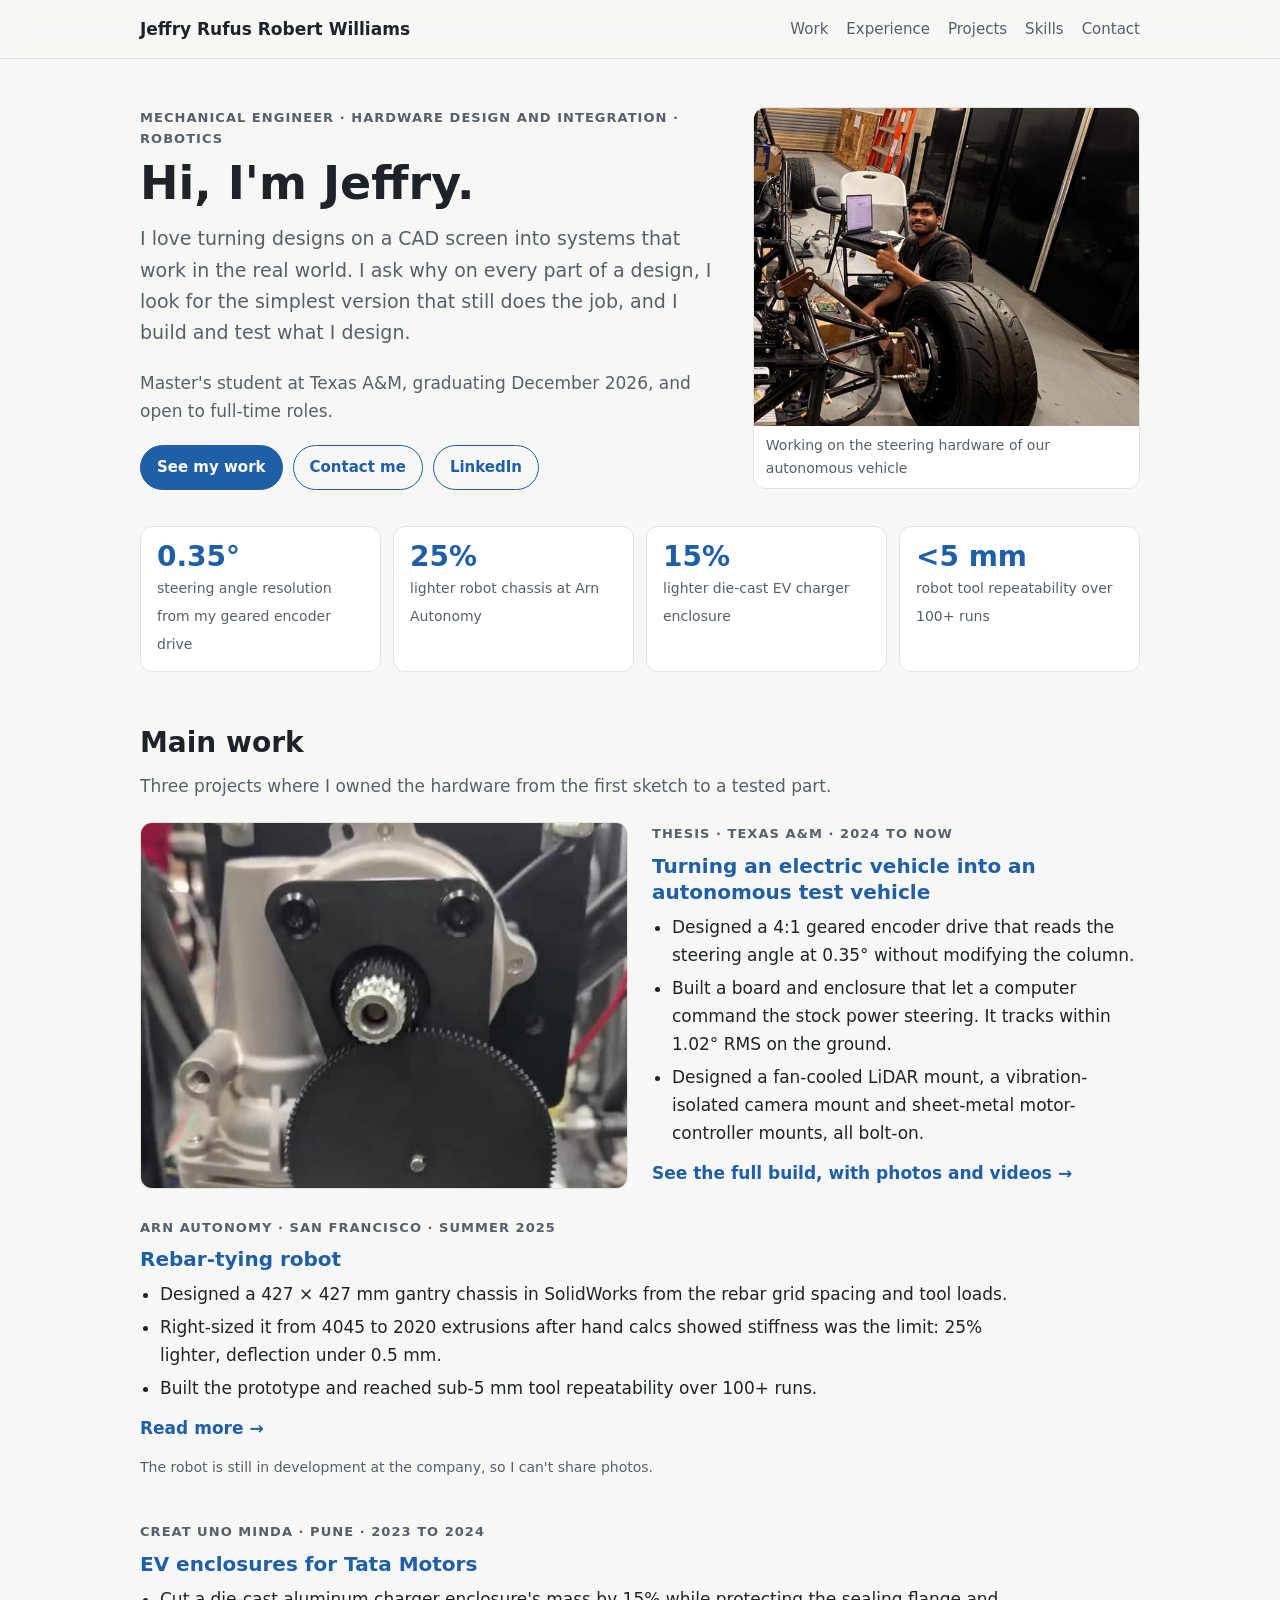
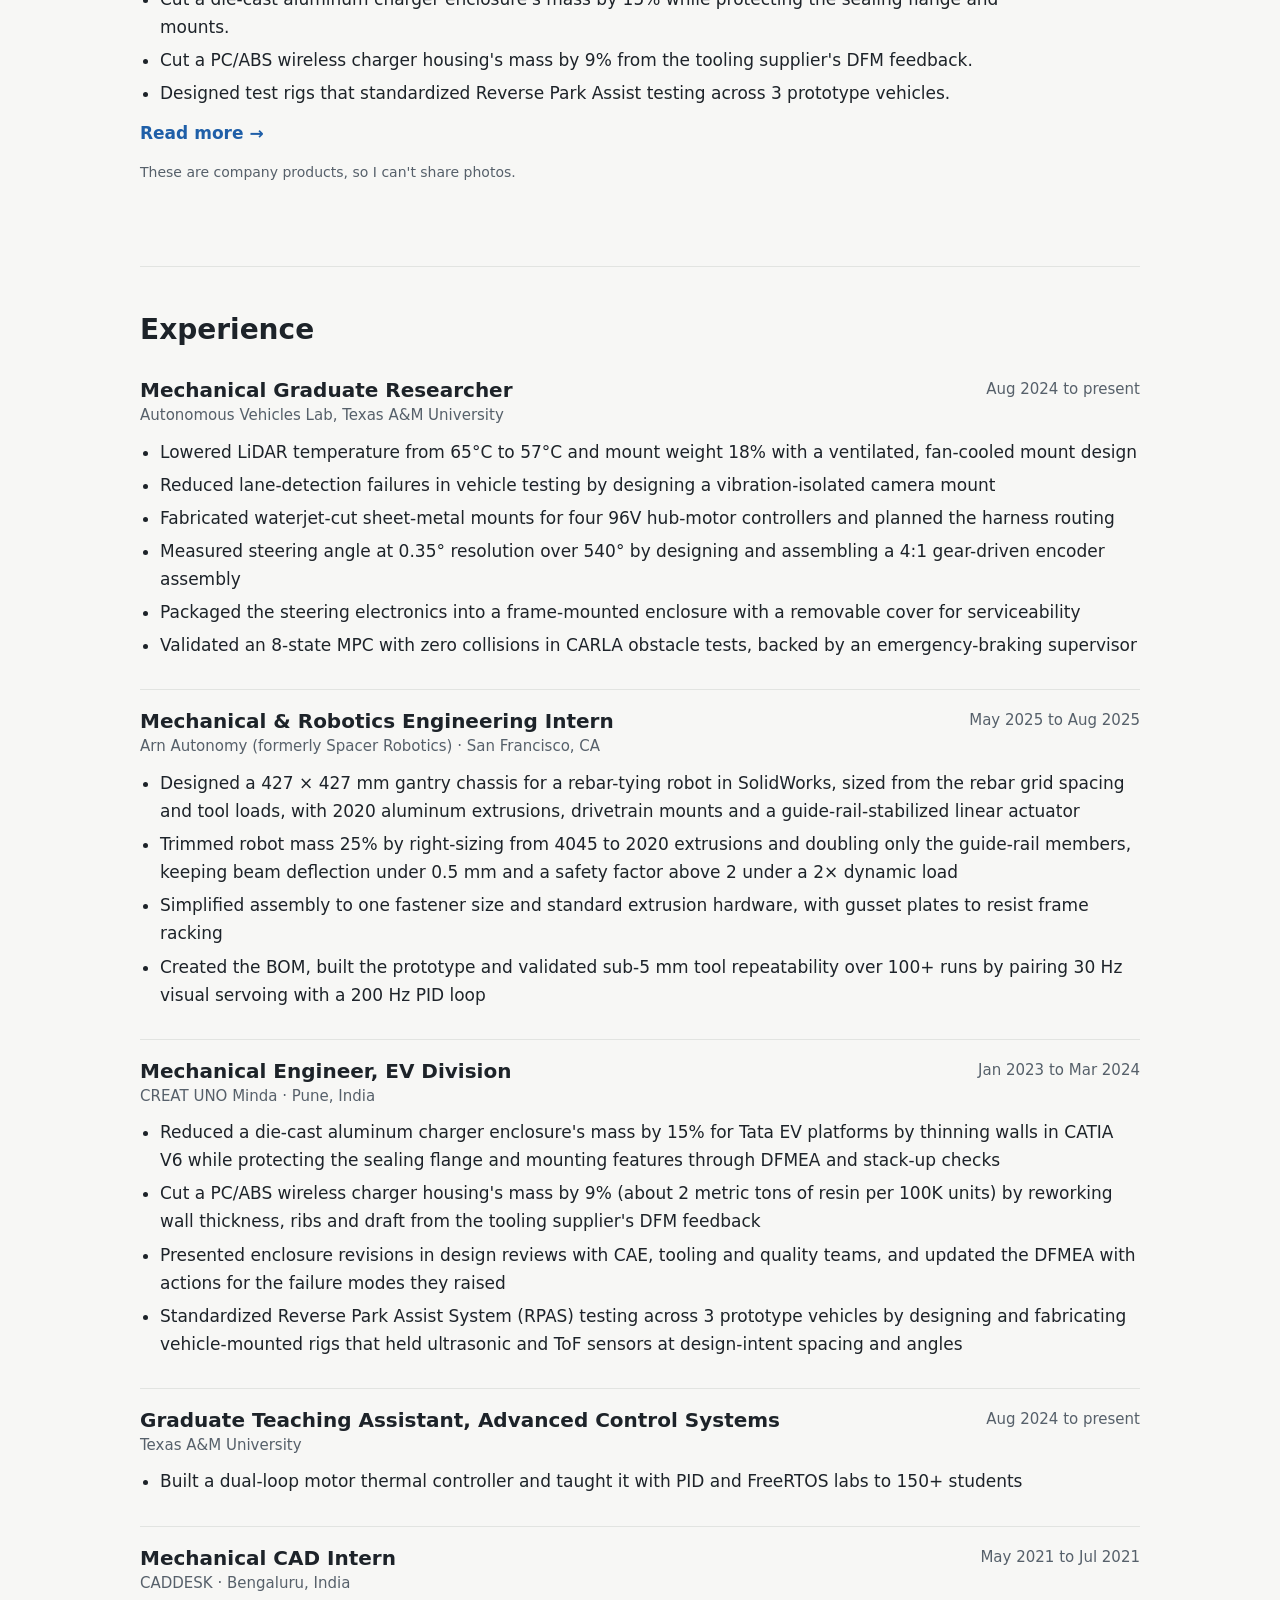
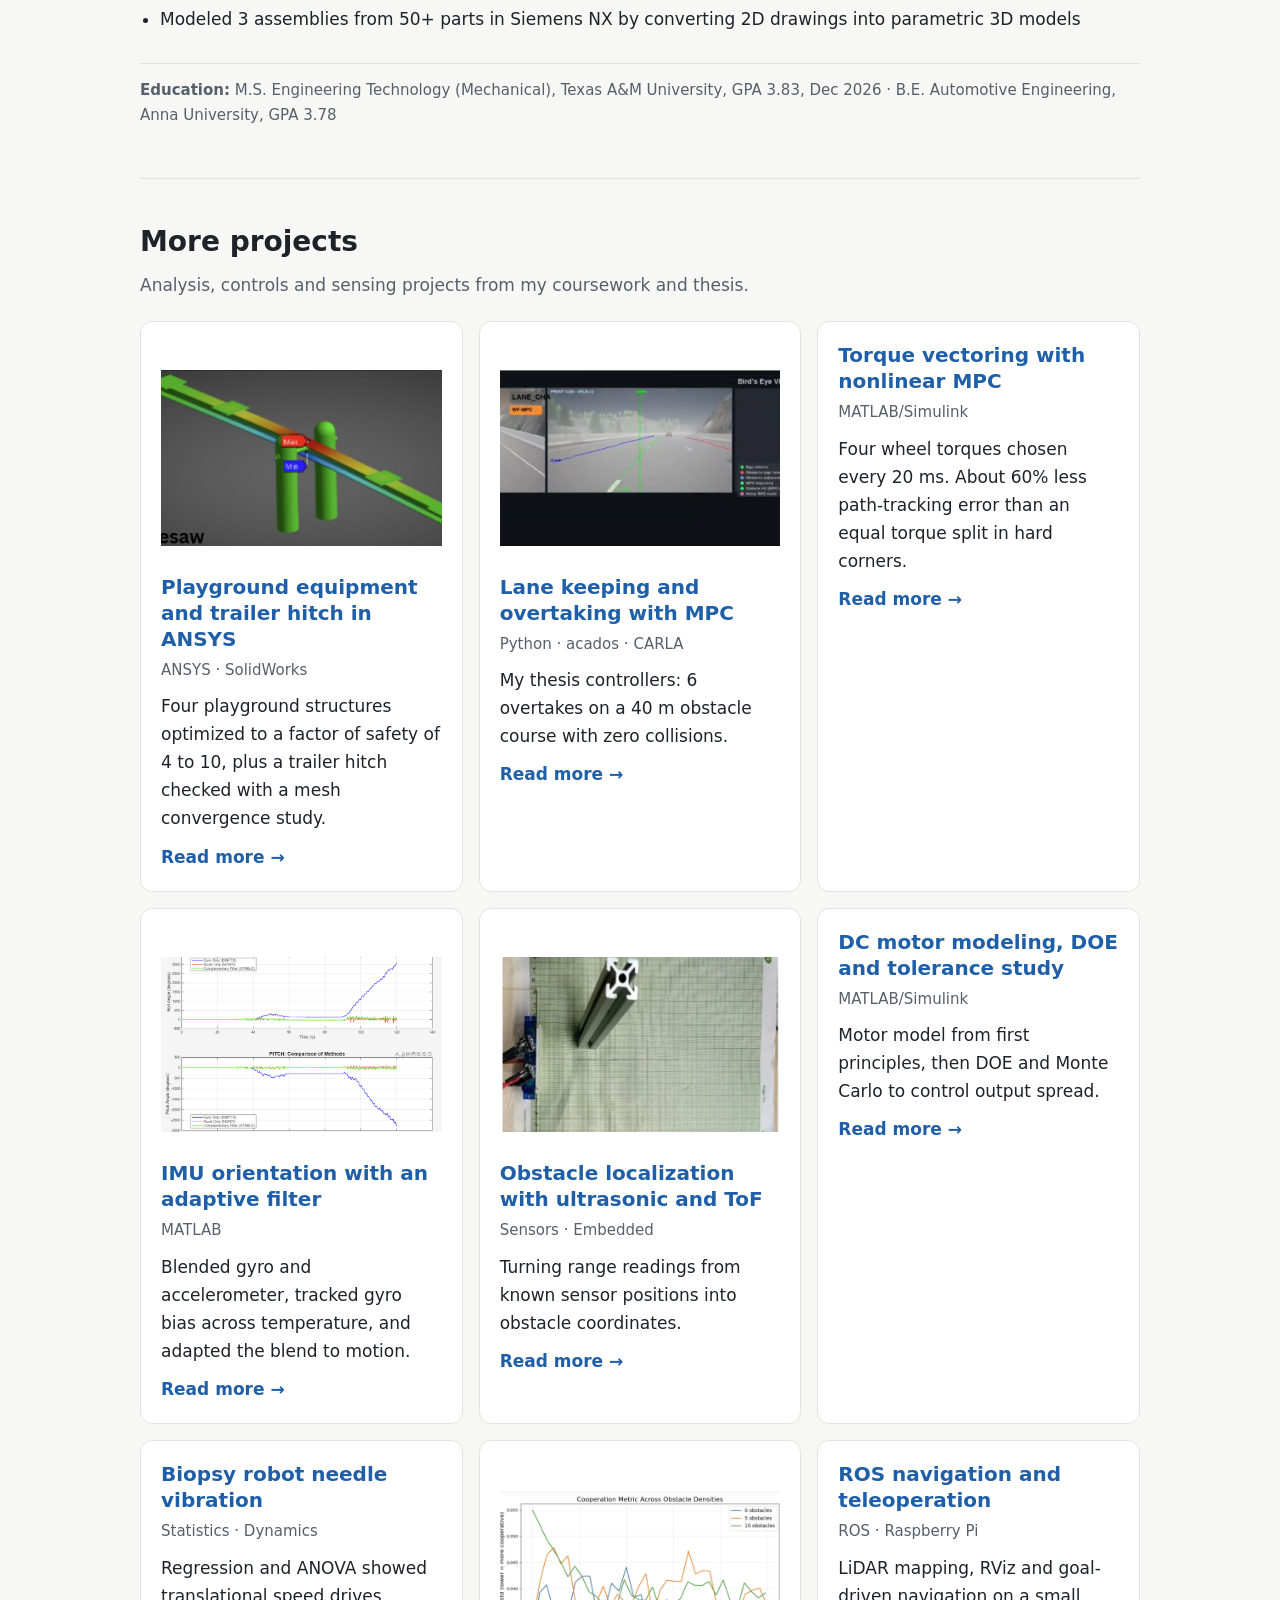
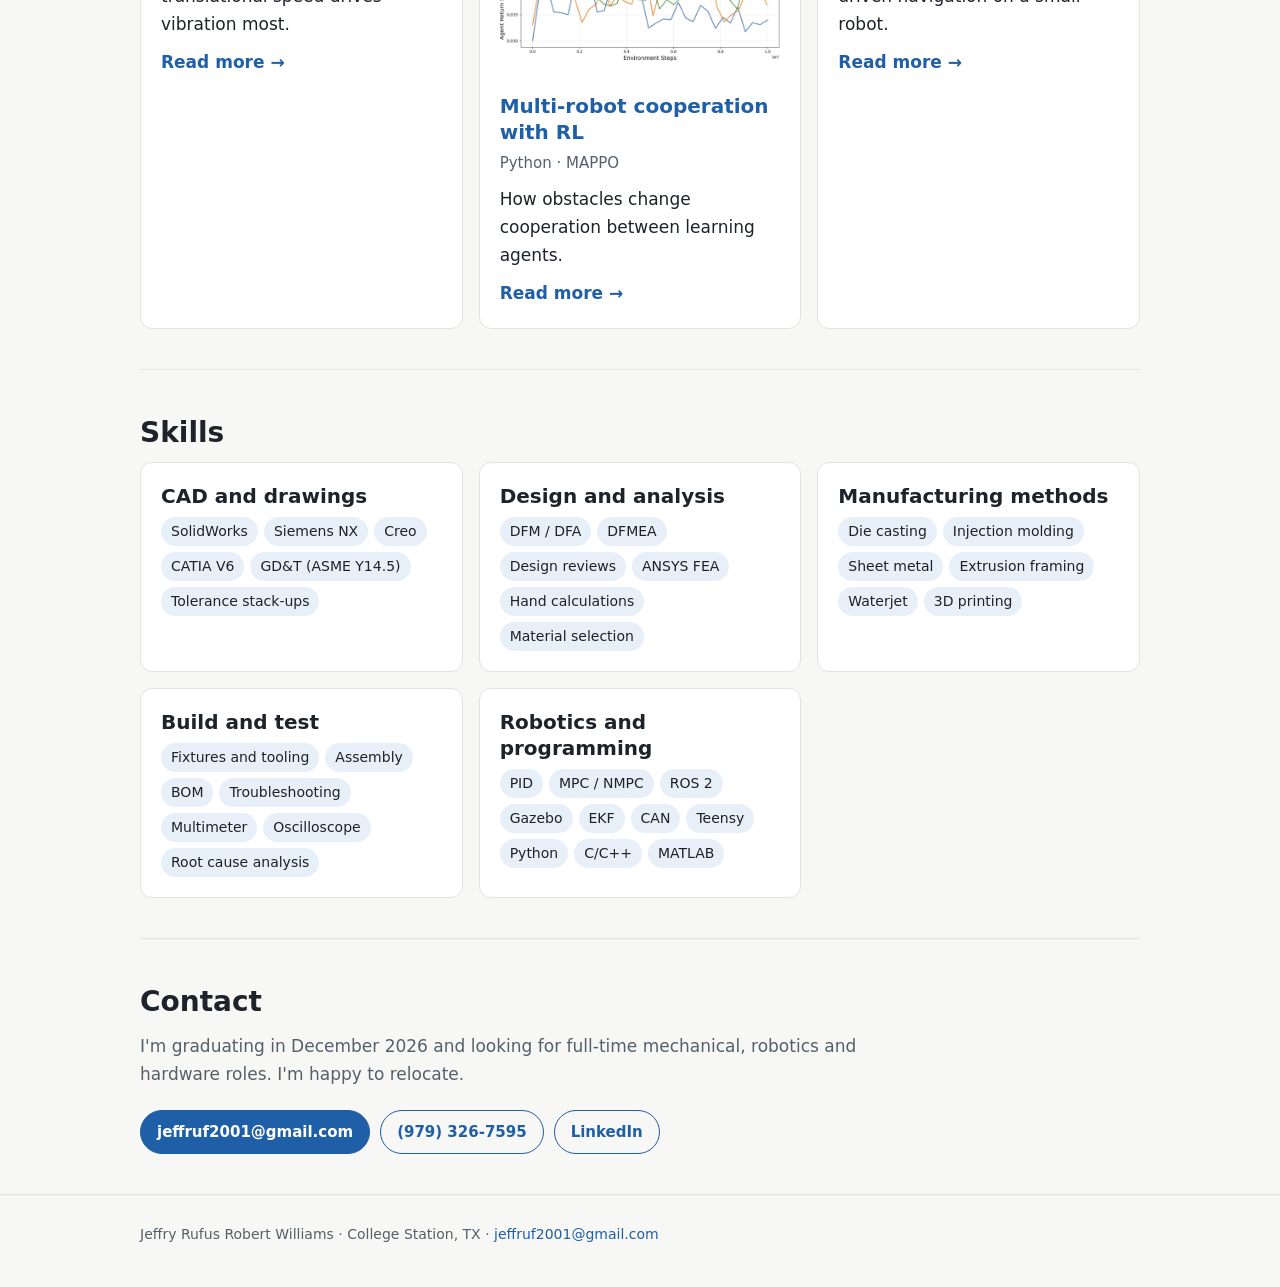
==== commit 8136c6f4: "Rebuild portfolio: readable layout, project photos and videos, experience matches resume" ====
--- a/index.html
+++ b/index.html
@@ -1,525 +1,121 @@
 <!doctype html>
 <html lang="en">
-  <head>
-    <meta charset="UTF-8" />
-    <meta name="viewport" content="width=device-width, initial-scale=1" />
-    <title>Jeffry Rufus Robert Williams | Controls • Robotics • Autonomous Vehicles</title>
-    <meta
-      name="description"
-      content="Controls, Robotics, and Autonomous Vehicles portfolio — ROS2, Gazebo, CARLA, MATLAB/Simulink, Motor Control, Sensors, LiDAR, Embedded Systems."
-    />
-    <link rel="stylesheet" href="style.css" />
-  </head>
+<head>
+<meta charset="utf-8">
+<meta name="viewport" content="width=device-width, initial-scale=1">
+<title>Jeffry Rufus Robert Williams | Mechanical &amp; Robotics Engineer</title>
+<meta name="description" content="Mechanical and robotics engineer: autonomous EV conversion, rebar-tying robot, die-cast and molded EV enclosures.">
+<link rel="stylesheet" href="style.css">
+</head>
+<body>
+<header class="top"><div class="wrap nav">
+  <a class="brand" href="index.html">Jeffry Rufus Robert Williams</a>
+  <nav class="nav-links">
+    <a href="index.html#work">Work</a><a href="index.html#experience">Experience</a>
+    <a href="index.html#projects">Projects</a><a href="index.html#skills">Skills</a><a href="index.html#contact">Contact</a>
+  </nav>
+</div></header>
+<main class="wrap">
+<div class="hero">
+  <div>
+    <p class="eyebrow">Mechanical engineer · Hardware design and integration · Robotics</p>
+    <h1>Hi, I'm Jeffry.</h1>
+    <p class="lead">I love turning designs on a CAD screen into systems that work in the real world. I ask why on every part
+    of a design, I look for the simplest version that still does the job, and I build and test what I design.</p>
+    <p class="lead" style="font-size:17px">Master's student at Texas A&amp;M, graduating December 2026, and open to full-time roles.</p>
+    <div class="btns"><a class="btn" href="#work">See my work</a><a class="btn ghost" href="#contact">Contact me</a>
+    <a class="btn ghost" href="https://www.linkedin.com/in/jeffryrwilliams/" target="_blank" rel="noreferrer">LinkedIn</a></div>
+  </div>
+  <figure class="hero-photo"><img src="img-atv-me-working.jpg" alt="Jeffry working on the autonomous vehicle">
+  <figcaption>Working on the steering hardware of our autonomous vehicle</figcaption></figure>
+</div>
+<div class="stats">
+  <div class="stat"><b>0.35°</b><span>steering angle resolution from my geared encoder drive</span></div>
+  <div class="stat"><b>25%</b><span>lighter robot chassis at Arn Autonomy</span></div>
+  <div class="stat"><b>15%</b><span>lighter die-cast EV charger enclosure</span></div>
+  <div class="stat"><b>&lt;5 mm</b><span>robot tool repeatability over 100+ runs</span></div>
+</div>
 
-  <body>
-    <!-- Sticky Top Nav -->
-    <header class="top">
-      <div class="wrap nav">
-        <a class="brand" href="#top" aria-label="Home">
-          <span class="brand-dot"></span>
-          <span class="brand-text">Jeffry Rufus Robert Williams</span>
-        </a>
+<section id="work">
+  <h2>Main work</h2>
+  <p class="section-intro">Three projects where I owned the hardware from the first sketch to a tested part.</p>
 
-        <nav class="nav-links" aria-label="Primary">
-          <a href="#about">About</a>
-          <a href="#experience">Experience</a>
-          <a href="#projects">Projects</a>
-          <a class="btn" href="#contact">Contact</a>
-        </nav>
-      </div>
-    </header>
+  <div class="feature">
+    <a class="feature-img" href="project-atv.html"><img src="img-enc-onvehicle.jpg" alt="Encoder drive on the EPS"></a>
+    <div>
+      <p class="eyebrow">Thesis · Texas A&amp;M · 2024 to now</p>
+      <h3><a href="project-atv.html">Turning an electric vehicle into an autonomous test vehicle</a></h3>
+      <ul class="points"><li>Designed a 4:1 geared encoder drive that reads the steering angle at 0.35° without modifying the column.</li><li>Built a board and enclosure that let a computer command the stock power steering. It tracks within 1.02° RMS on the ground.</li><li>Designed a fan-cooled LiDAR mount, a vibration-isolated camera mount and sheet-metal motor-controller mounts, all bolt-on.</li></ul>
+      <a class="more" href="project-atv.html">See the full build, with photos and videos →</a>
+    </div>
+  </div>
 
-    <!-- Hero -->
-    <main id="top" class="hero">
-      <div class="wrap hero-grid">
-        <section class="hero-copy reveal">
-          <p class="kicker">CONTROLS • ROBOTICS • AUTONOMOUS VEHICLES</p>
-          <h1>Jeffry Rufus Robert <span class="accent">Williams</span></h1>
+  <div class="feature">
+    <div class="feature-wide">
+      <p class="eyebrow">Arn Autonomy · San Francisco · Summer 2025</p>
+      <h3><a href="project-rebar.html">Rebar-tying robot</a></h3>
+      <ul class="points"><li>Designed a 427 × 427 mm gantry chassis in SolidWorks from the rebar grid spacing and tool loads.</li><li>Right-sized it from 4045 to 2020 extrusions after hand calcs showed stiffness was the limit: 25% lighter, deflection under 0.5 mm.</li><li>Built the prototype and reached sub-5 mm tool repeatability over 100+ runs.</li></ul>
+      <a class="more" href="project-rebar.html">Read more →</a>
+      <p class="note">The robot is still in development at the company, so I can't share photos.</p>
+    </div>
+  </div>
 
-          <p class="lead">
-            I build control-oriented robotics and autonomous-vehicle workflows—combining simulation (CARLA / Gazebo / Simulink),
-            embedded implementation (Arduino / FreeRTOS / Linux), and real-world sensing (IMU, LiDAR, depth camera).
-          </p>
+  <div class="feature">
+    <div class="feature-wide">
+      <p class="eyebrow">CREAT UNO Minda · Pune · 2023 to 2024</p>
+      <h3><a href="project-enclosures.html">EV enclosures for Tata Motors</a></h3>
+      <ul class="points"><li>Cut a die-cast aluminum charger enclosure's mass by 15% while protecting the sealing flange and mounts.</li><li>Cut a PC/ABS wireless charger housing's mass by 9% from the tooling supplier's DFM feedback.</li><li>Designed test rigs that standardized Reverse Park Assist testing across 3 prototype vehicles.</li></ul>
+      <a class="more" href="project-enclosures.html">Read more →</a>
+      <p class="note">These are company products, so I can't share photos.</p>
+    </div>
+  </div>
+</section>
 
-          <div class="hero-cta">
-            <a class="btn" href="#projects">Explore Projects</a>
-            <!-- Replace with your real LinkedIn URL -->
-            <a class="btn ghost" href="https://www.linkedin.com/in/jeffryrwilliams/" target="_blank" rel="noreferrer">LinkedIn</a>
-          </div>
+<section id="experience">
+  <h2>Experience</h2>
+  <div class="job"><div class="job-head"><h3>Mechanical Graduate Researcher</h3><span class="when">Aug 2024 to present</span></div><p class="meta">Autonomous Vehicles Lab, Texas A&amp;M University</p><ul class="points"><li>Lowered LiDAR temperature from 65°C to 57°C and mount weight 18% with a ventilated, fan-cooled mount design</li><li>Reduced lane-detection failures in vehicle testing by designing a vibration-isolated camera mount</li><li>Fabricated waterjet-cut sheet-metal mounts for four 96V hub-motor controllers and planned the harness routing</li><li>Measured steering angle at 0.35° resolution over 540° by designing and assembling a 4:1 gear-driven encoder assembly</li><li>Packaged the steering electronics into a frame-mounted enclosure with a removable cover for serviceability</li><li>Validated an 8-state MPC with zero collisions in CARLA obstacle tests, backed by an emergency-braking supervisor</li></ul></div>
+  <div class="job"><div class="job-head"><h3>Mechanical &amp; Robotics Engineering Intern</h3><span class="when">May 2025 to Aug 2025</span></div><p class="meta">Arn Autonomy (formerly Spacer Robotics) · San Francisco, CA</p><ul class="points"><li>Designed a 427 × 427 mm gantry chassis for a rebar-tying robot in SolidWorks, sized from the rebar grid spacing and tool loads, with 2020 aluminum extrusions, drivetrain mounts and a guide-rail-stabilized linear actuator</li><li>Trimmed robot mass 25% by right-sizing from 4045 to 2020 extrusions and doubling only the guide-rail members, keeping beam deflection under 0.5 mm and a safety factor above 2 under a 2× dynamic load</li><li>Simplified assembly to one fastener size and standard extrusion hardware, with gusset plates to resist frame racking</li><li>Created the BOM, built the prototype and validated sub-5 mm tool repeatability over 100+ runs by pairing 30 Hz visual servoing with a 200 Hz PID loop</li></ul></div>
+  <div class="job"><div class="job-head"><h3>Mechanical Engineer, EV Division</h3><span class="when">Jan 2023 to Mar 2024</span></div><p class="meta">CREAT UNO Minda · Pune, India</p><ul class="points"><li>Reduced a die-cast aluminum charger enclosure's mass by 15% for Tata EV platforms by thinning walls in CATIA V6 while protecting the sealing flange and mounting features through DFMEA and stack-up checks</li><li>Cut a PC/ABS wireless charger housing's mass by 9% (about 2 metric tons of resin per 100K units) by reworking wall thickness, ribs and draft from the tooling supplier's DFM feedback</li><li>Presented enclosure revisions in design reviews with CAE, tooling and quality teams, and updated the DFMEA with actions for the failure modes they raised</li><li>Standardized Reverse Park Assist System (RPAS) testing across 3 prototype vehicles by designing and fabricating vehicle-mounted rigs that held ultrasonic and ToF sensors at design-intent spacing and angles</li></ul></div>
+  <div class="job"><div class="job-head"><h3>Graduate Teaching Assistant, Advanced Control Systems</h3><span class="when">Aug 2024 to present</span></div><p class="meta">Texas A&amp;M University</p><ul class="points"><li>Built a dual-loop motor thermal controller and taught it with PID and FreeRTOS labs to 150+ students</li></ul></div>
+  <div class="job"><div class="job-head"><h3>Mechanical CAD Intern</h3><span class="when">May 2021 to Jul 2021</span></div><p class="meta">CADDESK · Bengaluru, India</p><ul class="points"><li>Modeled 3 assemblies from 50+ parts in Siemens NX by converting 2D drawings into parametric 3D models</li></ul></div>
+  <p class="meta" style="margin-top:14px"><b>Education:</b> M.S. Engineering Technology (Mechanical), Texas A&amp;M University, GPA 3.83, Dec 2026 ·
+  B.E. Automotive Engineering, Anna University, GPA 3.78</p>
+</section>
 
-          <div class="chip-row" aria-label="Key technologies">
-            <span class="chip">ROS2</span>
-            <span class="chip">Gazebo</span>
-            <span class="chip">CARLA</span>
-            <span class="chip">MATLAB/Simulink</span>
-            <span class="chip">Motor Control</span>
-            <span class="chip">MPC / NMPC</span>
-            <span class="chip">FreeRTOS</span>
-            <span class="chip">Linux</span>
-            <span class="chip">CAN</span>
-            <span class="chip">Python</span>
-            <span class="chip">C/C++</span>
-          </div>
-        </section>
+<section id="projects">
+  <h2>More projects</h2>
+  <p class="section-intro">Analysis, controls and sensing projects from my coursework and thesis.</p>
+  <div class="cards">
+    <article class="card"><a class="thumb" href="project-playground.html"><img src="img-pg-seesaw-fea.jpg" alt="Playground equipment and trailer hitch in ANSYS" loading="lazy"></a><h3><a href="project-playground.html">Playground equipment and trailer hitch in ANSYS</a></h3><p class="meta">ANSYS · SolidWorks</p><p>Four playground structures optimized to a factor of safety of 4 to 10, plus a trailer hitch checked with a mesh convergence study.</p><a class="more" href="project-playground.html">Read more →</a></article>
+    <article class="card"><a class="thumb" href="project-carla-mpc.html"><img src="img-carla-mpc.jpg" alt="Lane keeping and overtaking with MPC" loading="lazy"></a><h3><a href="project-carla-mpc.html">Lane keeping and overtaking with MPC</a></h3><p class="meta">Python · acados · CARLA</p><p>My thesis controllers: 6 overtakes on a 40 m obstacle course with zero collisions.</p><a class="more" href="project-carla-mpc.html">Read more →</a></article>
+    <article class="card"><h3><a href="project-nmpc-tv.html">Torque vectoring with nonlinear MPC</a></h3><p class="meta">MATLAB/Simulink</p><p>Four wheel torques chosen every 20 ms. About 60% less path-tracking error than an equal torque split in hard corners.</p><a class="more" href="project-nmpc-tv.html">Read more →</a></article>
+    <article class="card"><a class="thumb" href="project-imu.html"><img src="img-imu-methods.png" alt="IMU orientation with an adaptive filter" loading="lazy"></a><h3><a href="project-imu.html">IMU orientation with an adaptive filter</a></h3><p class="meta">MATLAB</p><p>Blended gyro and accelerometer, tracked gyro bias across temperature, and adapted the blend to motion.</p><a class="more" href="project-imu.html">Read more →</a></article>
+    <article class="card"><a class="thumb" href="project-obstacle-detect.html"><img src="img-obstacle-setup.jpg" alt="Obstacle localization with ultrasonic and ToF" loading="lazy"></a><h3><a href="project-obstacle-detect.html">Obstacle localization with ultrasonic and ToF</a></h3><p class="meta">Sensors · Embedded</p><p>Turning range readings from known sensor positions into obstacle coordinates.</p><a class="more" href="project-obstacle-detect.html">Read more →</a></article>
+    <article class="card"><h3><a href="project-dcpm.html">DC motor modeling, DOE and tolerance study</a></h3><p class="meta">MATLAB/Simulink</p><p>Motor model from first principles, then DOE and Monte Carlo to control output spread.</p><a class="more" href="project-dcpm.html">Read more →</a></article>
+    <article class="card"><h3><a href="project-biopsy-vibration.html">Biopsy robot needle vibration</a></h3><p class="meta">Statistics · Dynamics</p><p>Regression and ANOVA showed translational speed drives vibration most.</p><a class="more" href="project-biopsy-vibration.html">Read more →</a></article>
+    <article class="card"><a class="thumb" href="project-marl-lbf.html"><img src="img-marl-cooperation.png" alt="Multi-robot cooperation with RL" loading="lazy"></a><h3><a href="project-marl-lbf.html">Multi-robot cooperation with RL</a></h3><p class="meta">Python · MAPPO</p><p>How obstacles change cooperation between learning agents.</p><a class="more" href="project-marl-lbf.html">Read more →</a></article>
+    <article class="card"><h3><a href="project-ros-nav.html">ROS navigation and teleoperation</a></h3><p class="meta">ROS · Raspberry Pi</p><p>LiDAR mapping, RViz and goal-driven navigation on a small robot.</p><a class="more" href="project-ros-nav.html">Read more →</a></article>
+  </div>
+</section>
 
-        <aside class="hero-card reveal">
-          <div class="hero-card-top">
-            <div class="status">
-              <span class="pulse"></span>
-              <span>Open to Summer 2026 Internships</span>
-            </div>
-            <h2>Focus Areas</h2>
-          </div>
+<section id="skills">
+  <h2>Skills</h2>
+  <div class="cards">
+    <div class="card"><h3>CAD and drawings</h3><div class="tags"><span>SolidWorks</span><span>Siemens NX</span><span>Creo</span><span>CATIA V6</span><span>GD&amp;T (ASME Y14.5)</span><span>Tolerance stack-ups</span></div></div>
+    <div class="card"><h3>Design and analysis</h3><div class="tags"><span>DFM / DFA</span><span>DFMEA</span><span>Design reviews</span><span>ANSYS FEA</span><span>Hand calculations</span><span>Material selection</span></div></div>
+    <div class="card"><h3>Manufacturing methods</h3><div class="tags"><span>Die casting</span><span>Injection molding</span><span>Sheet metal</span><span>Extrusion framing</span><span>Waterjet</span><span>3D printing</span></div></div>
+    <div class="card"><h3>Build and test</h3><div class="tags"><span>Fixtures and tooling</span><span>Assembly</span><span>BOM</span><span>Troubleshooting</span><span>Multimeter</span><span>Oscilloscope</span><span>Root cause analysis</span></div></div>
+    <div class="card"><h3>Robotics and programming</h3><div class="tags"><span>PID</span><span>MPC / NMPC</span><span>ROS 2</span><span>Gazebo</span><span>EKF</span><span>CAN</span><span>Teensy</span><span>Python</span><span>C/C++</span><span>MATLAB</span></div></div>
+  </div>
+</section>
 
-          <ul class="focus">
-            <li><b>Control Systems:</b> PID/PI/P, tuning, nonlinear & multivariable control, dynamic modeling</li>
-            <li><b>Autonomous Vehicles:</b> vehicle dynamics, sensor fusion, simulation-driven validation</li>
-            <li><b>Robotics:</b> kinematics, SLAM/navigation workflows, perception pipelines</li>
-            <li><b>Embedded:</b> FreeRTOS, motor drivers, CAN/SPI/UART/I2C, PCB bring-up & testing</li>
-          </ul>
-
-          <div class="hero-card-bottom">
-            <a class="mini" href="#contact">Email & Phone ↓</a>
-            <div class="small-muted">College Station, TX</div>
-          </div>
-        </aside>
-      </div>
-
-      <!-- Rotating Tech Visual Strip -->
-      <div class="visual-strip" aria-hidden="true">
-        <div class="overlay-label">Robotics • Autonomy • Simulation • Sensors</div>
-      </div>
-    </main>
-
-    <!-- About -->
-    <section id="about" class="section">
-      <div class="wrap">
-        <div class="section-head reveal">
-          <h2>About</h2>
-          <p>
-            I’m a controls-and-systems focused engineer working across embedded platforms, simulation environments, and vehicle/robot
-            test workflows. I like building systems that are <b>measurable</b>, <b>repeatable</b>, and <b>physically correct</b>—not just demo-ready.
-          </p>
-        </div>
-
-        <div class="two-col">
-          <div class="card reveal">
-            <h3>What I’m building toward</h3>
-            <p>
-              Robust autonomy stacks: control-oriented models + sensor fusion + repeatable validation in simulation and on hardware.
-              I’m especially interested in the bridge between dynamic modeling and embedded implementation.
-            </p>
-            <div class="tags">
-              <span>Vehicle Dynamics</span>
-              <span>Dynamic Modeling</span>
-              <span>Sensor Fusion</span>
-              <span>Simulation</span>
-              <span>Mechatronics</span>
-            </div>
-          </div>
-
-          <div class="card reveal">
-            <h3>Toolbox (high-level)</h3>
-            <p class="small-muted">
-              A practical snapshot of what I use across control, robotics, embedded systems, and testing.
-            </p>
-
-            <div class="skill-cloud">
-              <span>ROS2</span><span>Gazebo</span><span>CARLA</span><span>MATLAB/Simulink</span><span>SolidWorks</span>
-              <span>OpenCV</span><span>LiDAR</span><span>Depth Camera</span><span>IMU</span><span>Sensor Calibration</span>
-              <span>PID / PI / P</span><span>PID Tuning</span><span>MPC / NMPC</span><span>Nonlinear Control</span><span>Multivariable Control</span>
-              <span>Arduino</span><span>Teensy</span><span>ESP32</span><span>Raspberry Pi</span><span>FreeRTOS</span><span>Linux</span>
-              <span>CAN</span><span>UART</span><span>SPI</span><span>I2C</span>
-              <span>PCB</span><span>BOM</span><span>Multisim</span><span>Circuit Analysis</span><span>Voltage Divider</span><span>RLC Circuits</span>
-              <span>Oscilloscope</span><span>Multimeter</span><span>Signal Generator</span><span>AC/DC Measurement</span>
-              <span>Python</span><span>C/C++</span><span>R</span><span>Statistical Computing</span>
-              <span>Encoders</span><span>Motor Drivers</span><span>Electric Vehicles</span>
-              <span>Kinematics</span><span>SLAM</span><span>Navigation</span>
-            </div>
-          </div>
-        </div>
-      </div>
-    </section>
-
-    <!-- Experience (workflow style, not resume bullets) -->
-    <section id="experience" class="section alt">
-      <div class="wrap">
-        <div class="section-head reveal">
-          <h2>Experience</h2>
-          <p>
-          
-          </p>
-        </div>
-
-        <div class="stack">
-
-          <article class="xp2 reveal">
-            <div class="xp2-head">
-              <div>
-                <h3>Graduate Teaching Assistant — ESET 462 Advanced Control Systems</h3>
-                <div class="xp2-meta">Aug 2024 – May 2026 · Texas A&amp;M University</div>
-              </div>
-              <div class="xp2-badge">Control Labs • Real-time</div>
-            </div>
-
-            <p class="xp2-summary">
-              
-            </p>
-
-            <div class="workflow">
-              <div class="step">
-                <div class="step-title">1) Control design in simulation</div>
-                <div class="step-body">
-                  Develop plant + controller models in <b>MATLAB/Simulink</b> for motor speed/position and temperature control.
-                  Validate stability, transient response, and saturation behavior.
-                </div>
-              </div>
-
-              <div class="step">
-                <div class="step-title">2) Discrete-time + real-time implementation</div>
-                <div class="step-body">
-                  Convert controllers into discrete implementations and deploy using <b>Arduino IDE + FreeRTOS</b>:
-                  separate tasks for sensing, control update, PWM actuation, and logging.
-                </div>
-              </div>
-
-              <div class="step">
-                <div class="step-title">3) Hardware chain + instrumentation</div>
-                <div class="step-body">
-                  Hardware stack: <b>Arduino Mega 2560</b> + <b>L298N</b> motor driver. Use lab instrumentation to validate PWM signals,
-                  check sensor integrity, and confirm response matches expected physics.
-                </div>
-              </div>
-
-              <div class="step">
-                <div class="step-title">4) Tuning + robustness checks</div>
-                <div class="step-body">
-                  Hands-on tuning of <b>P/PI/PID</b> loops using measured step responses, disturbance injection, and anti-windup thinking under saturation.
-                  Evaluate overshoot, settling time, and steady-state error.
-                </div>
-              </div>
-
-              <div class="step">
-                <div class="step-title">5) Adaptive experiment using ToF feedback</div>
-                <div class="step-body">
-                  Implement adaptive motor-speed behavior using a <b>time-of-flight sensor</b> as feedback input, highlighting sensor noise,
-                  response trade-offs, and stable adaptation strategies.
-                </div>
-              </div>
-            </div>
-
-            <details class="deep">
-              <summary>Deep dive: what makes it “control engineering”</summary>
-              <ul>
-                <li>Sampling-time choice and discrete stability impacts</li>
-                <li>Integrator windup and actuator saturation limits</li>
-                <li>Noise vs responsiveness and filtering strategy</li>
-                <li>Deterministic scheduling & timing under FreeRTOS</li>
-              </ul>
-              <div class="tags">
-                <span>Simulink</span><span>Discrete Control</span><span>FreeRTOS</span><span>Motor Control</span><span>PID Tuning</span>
-              </div>
-            </details>
-          </article>
-
-          <article class="xp2 reveal">
-            <div class="xp2-head">
-              <div>
-                <h3>Graduate Research Assistant — Embedded Vehicle Systems & Test Development</h3>
-                <div class="xp2-meta">May 2026 – Present · Texas A&amp;M University</div>
-              </div>
-              <div class="xp2-badge">Embedded Test • CAN • Sensors</div>
-            </div>
-
-            <p class="xp2-summary">
-              
-            </p>
-
-            <div class="workflow">
-              <div class="step">
-                <div class="step-title">1) Translate requirements into measurable tests</div>
-                <div class="step-body">
-                  Convert system behavior into acceptance checks (tracking error, response time, timing constraints, signal shape) and pick instrumentation
-                  (oscilloscope / logic analyzer / DAQ).
-                </div>
-              </div>
-
-              <div class="step">
-                <div class="step-title">2) Build the test harness</div>
-                <div class="step-body">
-                  Design stimulus + measurement pathways (signal injection, sensor emulation, safe power handling) for repeatability across runs.
-                </div>
-              </div>
-
-              <div class="step">
-                <div class="step-title">3) CAN command/telemetry workflow</div>
-                <div class="step-body">
-                  Implement CAN messaging patterns for motor command and telemetry parsing, with time-stamped logs for post-analysis and regression tracking.
-                </div>
-              </div>
-
-              <div class="step">
-                <div class="step-title">4) Debug timing + integrity</div>
-                <div class="step-body">
-                  Diagnose jitter, bus load effects, and integrity issues using combined logs and instrumentation, then iterate toward stable timing.
-                </div>
-              </div>
-
-              <div class="step">
-                <div class="step-title">5) Sensor bring-up validation</div>
-                <div class="step-body">
-                  Integrate LiDAR/camera with sanity checks, sync strategy, and pipeline verification so data is stable enough for perception workflows.
-                </div>
-              </div>
-            </div>
-          </article>
-
-          <article class="xp2 reveal">
-            <div class="xp2-head">
-              <div>
-                <h3>Robotics Engineer — Hardware/Software Integration & Testing</h3>
-                <div class="xp2-meta">May 2025 – Aug 2025 · Spacer Robotics</div>
-              </div>
-              <div class="xp2-badge">Perception → Control</div>
-            </div>
-
-            <p class="xp2-summary">
-              
-            </p>
-
-            <div class="workflow">
-              <div class="step">
-                <div class="step-title">1) Perception pipeline stabilization</div>
-                <div class="step-body">
-                  Process RGB frames, run segmentation/detection, and output stable targets (reduce flicker with filtering and thresholds).
-                </div>
-              </div>
-              <div class="step">
-                <div class="step-title">2) Geometry + transforms</div>
-                <div class="step-body">
-                  Convert detections into actionable coordinates using camera geometry assumptions and calibration-aligned transforms.
-                </div>
-              </div>
-              <div class="step">
-                <div class="step-title">3) Closed-loop actuation validation</div>
-                <div class="step-body">
-                  Tune command timing and control parameters for stable behavior; validate repeatability using structured test runs.
-                </div>
-              </div>
-              <div class="step">
-                <div class="step-title">4) Field debugging</div>
-                <div class="step-body">
-                  Resolve dropouts, latency, and actuator comms issues and improve robustness in real deployment conditions.
-                </div>
-              </div>
-            </div>
-          </article>
-
-          <article class="xp2 reveal">
-            <div class="xp2-head">
-              <div>
-                <h3>ADAS Engineer</h3>
-                <div class="xp2-meta">Jun 2023 – Mar 2024 · UNO MINDA</div>
-              </div>
-              <div class="xp2-badge">Sensors • Bring-up</div>
-            </div>
-
-            <p class="xp2-summary">
-            </p>
-
-            <div class="workflow">
-              <div class="step">
-                <div class="step-title">1) Sensor interface bring-up</div>
-                <div class="step-body">
-                  Verify I2C/UART communication, harness integrity, and correct sensor configuration under test conditions.
-                </div>
-              </div>
-              <div class="step">
-                <div class="step-title">2) Calibration + accuracy characterization</div>
-                <div class="step-body">
-                  Quantify distance error vs target surfaces and ranges; refine thresholds based on measured distributions.
-                </div>
-              </div>
-              <div class="step">
-                <div class="step-title">3) Automated regression</div>
-                <div class="step-body">
-                  Implement data capture + logging for repeated validation and track performance across board/firmware revisions.
-                </div>
-              </div>
-            </div>
-          </article>
-
-        </div>
-      </div>
-    </section>
-
-    <!-- Projects -->
-    <section id="projects" class="section">
-      <div class="wrap">
-        <div class="section-head reveal">
-          <h2>Projects</h2>
-          <p>
-           
-          </p>
-        </div>
-
-        <div class="grid">
-          <article class="proj reveal">
-            <div class="proj-top">
-              <h3>IMU Orientation Estimation (Adaptive Complementary Filter)</h3>
-              <p class="muted">
-                6-axis IMU fusion: gyro integration + accelerometer tilt, drift and temperature bias analysis, adaptive complementary filtering,
-                and online bias estimation.
-              </p>
-              <div class="tags">
-                <span>Sensor Fusion</span><span>IMU</span><span>Complementary Filter</span><span>Bias Estimation</span>
-              </div>
-            </div>
-            <a class="btn small" href="project-imu.html">Learn more</a>
-          </article>
-
-          <article class="proj reveal">
-            <div class="proj-top">
-              <h3>4WD Torque Vectoring using NMPC (MATLAB/Simulink)</h3>
-              <p class="muted">
-                Nonlinear MPC for EV torque vectoring with in-wheel motors. Nonlinear vehicle model, actuator constraints, aggressive corner validation.
-              </p>
-              <div class="tags">
-                <span>NMPC</span><span>Vehicle Dynamics</span><span>Simulink</span><span>Optimization</span>
-              </div>
-            </div>
-            <a class="btn small" href="project-nmpc-tv.html">Learn more</a>
-          </article>
-
-          <article class="proj reveal">
-            <div class="proj-top">
-              <h3>Multi-Agent RL — Level-Based Foraging with Obstacles</h3>
-              <p class="muted">
-                Cooperative MARL using MAPPO in CTDE. Studied coordination under partial observability and obstacle bottlenecks.
-              </p>
-              <div class="tags">
-                <span>MAPPO</span><span>CTDE</span><span>Multi-Agent</span><span>RL</span>
-              </div>
-            </div>
-            <a class="btn small" href="project-marl-lbf.html">Learn more</a>
-          </article>
-
-          <article class="proj reveal">
-            <div class="proj-top">
-              <h3>Control-Oriented Vehicle Modeling & MPC Workflow (CARLA)</h3>
-              <p class="muted">
-                Simulation-based system identification for low-speed vehicle lateral/longitudinal dynamics, prepared for MPC design and validation.
-              </p>
-              <div class="tags">
-                <span>CARLA</span><span>System ID</span><span>MPC</span><span>Python</span>
-              </div>
-            </div>
-            <a class="btn small" href="project-carla-mpc.html">Learn more</a>
-          </article>
-
-          <article class="proj reveal">
-            <div class="proj-top">
-              <h3>DC Permanent Magnet Motor Modeling + DOE + Optimization</h3>
-              <p class="muted">
-                Electromechanical modeling, Simulink validation, DOE/RSM sensitivity analysis, Monte-Carlo tolerance study, optimization workflow.
-              </p>
-              <div class="tags">
-                <span>Motor Modeling</span><span>DOE/RSM</span><span>Monte Carlo</span><span>Optimization</span>
-              </div>
-            </div>
-            <a class="btn small" href="project-dcpm.html">Learn more</a>
-          </article>
-
-          <article class="proj reveal">
-            <div class="proj-top">
-              <h3>Vibration Sensitivity Analysis — Biopsy Robot (ANOVA/Regression)</h3>
-              <p class="muted">
-                Quantified which variables drive vibration amplitude. Found velocity terms dominate in tested region; angular terms less influential.
-              </p>
-              <div class="tags">
-                <span>ANOVA</span><span>Regression</span><span>Dynamics</span><span>Robotics</span>
-              </div>
-            </div>
-            <a class="btn small" href="project-biopsy-vibration.html">Learn more</a>
-          </article>
-
-          <article class="proj reveal">
-            <div class="proj-top">
-              <h3>ROS Navigation + Remote Teleoperation (Raspberry Pi)</h3>
-              <p class="muted">
-                Mapping + navigation workflow with RViz visualization and goal-driven motion. Remote teleop plus autonomy testing setup.
-              </p>
-              <div class="tags">
-                <span>ROS</span><span>Navigation</span><span>LiDAR</span><span>Raspberry Pi</span>
-              </div>
-            </div>
-            <a class="btn small" href="project-ros-nav.html">Learn more</a>
-          </article>
-
-          <article class="proj reveal">
-            <div class="proj-top">
-              <h3>Behavior Cloning for Autonomous Driving</h3>
-              <p class="muted">
-                Imitation learning pipeline to predict steering (and optionally throttle/brake) from camera frames.
-                Includes dataset balancing, augmentation, CNN regression, and closed-loop simulator validation.
-              </p>
-              <div class="tags">
-                <span>Imitation Learning</span><span>CNN</span><span>Computer Vision</span><span>Autonomy</span>
-              </div>
-            </div>
-            <a class="btn small" href="project-behavior-cloning.html">Learn more</a>
-          </article>
-
-
-          <article class="proj reveal">
-            <div class="proj-top">
-              <h3>Vector Coordinate Obstacle Detection (Ultrasonic + ToF)</h3>
-              <p class="muted">
-                Feasible geometry approach: infer object position in a 2D frame using multi-sensor range constraints and known sensor placement.
-              </p>
-              <div class="tags">
-                <span>ToF</span><span>Ultrasonic</span><span>Geometry</span><span>Arduino</span>
-              </div>
-            </div>
-            <a class="btn small" href="project-obstacle-detect.html">Learn more</a>
-          </article>
-        </div>
-      </div>
-    </section>
-
-    <!-- Contact -->
-    <section id="contact" class="section alt">
-      <div class="wrap">
-        <div class="section-head reveal">
-          <h2>Contact</h2>
-          <p>Let’s talk controls, robotics, embedded systems, and autonomous vehicles.</p>
-        </div>
-
-        <div class="contact-grid">
-          <div class="card reveal">
-            <h3>Email</h3>
-            <p><a class="link" href="mailto:jeffryrufus@tamu.edu">jeffryrufus@tamu.edu</a></p>
-            <p><a class="link" href="mailto:jeffruf2001@gmail.com">jeffruf2001@gmail.com</a></p>
-          </div>
-
-          <div class="card reveal">
-            <h3>Phone</h3>
-            <p><a class="link" href="tel:+19793267595">+1 (979) 326-7595</a></p>
-          </div>
-
-          <div class="card reveal">
-            <h3>LinkedIn</h3>
-            <!-- Replace URL -->
-            <p><a class="link" href="https://www.linkedin.com/in/jeffryrwilliams/" target="_blank" rel="noreferrer">LinkedIn</a></p>
-          </div>
-        </div>
-
-        <footer class="footer">
-          <small>© <span id="year"></span> Jeffry Rufus Robert Williams</small>
-        </footer>
-      </div>
-    </section>
-
-    <script src="script.js"></script>
-  </body>
+<section id="contact">
+  <h2>Contact</h2>
+  <p class="section-intro">I'm graduating in December 2026 and looking for full-time mechanical, robotics and hardware roles. I'm happy to relocate.</p>
+  <div class="btns"><a class="btn" href="mailto:jeffruf2001@gmail.com">jeffruf2001@gmail.com</a><a class="btn ghost" href="tel:+19793267595">(979) 326-7595</a>
+  <a class="btn ghost" href="https://www.linkedin.com/in/jeffryrwilliams/" target="_blank" rel="noreferrer">LinkedIn</a></div>
+</section>
+</main>
+<footer><div class="wrap">Jeffry Rufus Robert Williams · College Station, TX · <a href="mailto:jeffruf2001@gmail.com">jeffruf2001@gmail.com</a></div></footer>
+</body>
 </html>
--- a/style.css
+++ b/style.css
@@ -1,551 +1,98 @@
+/* Jeffry Rufus Robert Williams, portfolio. Plain, readable, light-first. */
 :root{
-  --max: 1100px;
-  --bg: #0b0e14;
-  --text: rgba(255,255,255,0.92);
-  --muted: rgba(255,255,255,0.72);
-  --muted2: rgba(255,255,255,0.58);
-  --accent: #9fffd2;
-  --accent2: #7cc4ff;
-  --shadow: 0 18px 60px rgba(0,0,0,0.35);
-  --radius: 18px;
+  --bg:#f7f7f5; --card:#ffffff; --ink:#1d2329; --muted:#56606a; --line:#e2e4e1;
+  --accent:#1f5fa8; --accent-soft:#e7eff9; --max:1040px; --r:12px;
 }
+@media (prefers-color-scheme: dark){
+  :root{ --bg:#121417; --card:#1a1d21; --ink:#e8eaec; --muted:#a3abb3; --line:#2b3036; --accent:#7fb0ec; --accent-soft:#1d2a3a; }
+}
+*{ box-sizing:border-box; }
+html{ scroll-behavior:smooth; }
+body{ margin:0; background:var(--bg); color:var(--ink); font:17px/1.65 system-ui,-apple-system,"Segoe UI",Roboto,Arial,sans-serif; }
+img,video{ max-width:100%; display:block; }
+a{ color:var(--accent); text-decoration:none; }
+a:hover{ text-decoration:underline; }
+.wrap{ max-width:var(--max); margin:0 auto; padding:0 20px; }
 
-*{ box-sizing: border-box; }
-html, body{ margin:0; padding:0; }
-html{ scroll-behavior: smooth; }
+/* nav */
+.top{ position:sticky; top:0; z-index:10; background:color-mix(in srgb, var(--bg) 88%, transparent); backdrop-filter:blur(8px); border-bottom:1px solid var(--line); }
+.nav{ display:flex; align-items:center; justify-content:space-between; gap:16px; min-height:58px; flex-wrap:wrap; }
+.brand{ font-weight:700; color:var(--ink); }
+.nav-links{ display:flex; gap:18px; flex-wrap:wrap; font-size:15px; }
+.nav-links a{ color:var(--muted); }
+.nav-links a:hover{ color:var(--ink); text-decoration:none; }
 
-body{
-  font-family: system-ui, -apple-system, Segoe UI, Roboto, Arial, sans-serif;
-  background:
-    radial-gradient(1200px 600px at 15% 0%, rgba(124,196,255,0.18), transparent 55%),
-    radial-gradient(900px 500px at 80% 10%, rgba(159,255,210,0.14), transparent 55%),
-    var(--bg);
-  color: var(--text);
-  line-height: 1.55;
-}
+/* hero */
+.hero{ padding:48px 0 28px; display:grid; grid-template-columns:1.2fr .8fr; gap:32px; align-items:center; }
+@media (max-width:860px){ .hero{ grid-template-columns:1fr; padding-top:28px; } }
+.eyebrow{ font-size:13px; letter-spacing:.08em; text-transform:uppercase; color:var(--muted); margin:0 0 8px; font-weight:600; }
+h1{ font-size:clamp(32px,5vw,46px); line-height:1.12; margin:0 0 14px; }
+.lead{ font-size:19px; color:var(--muted); margin:0 0 20px; max-width:36em; }
+.hero-photo{ border-radius:var(--r); overflow:hidden; border:1px solid var(--line); }
+.hero-photo img{ width:100%; aspect-ratio:4/3.3; object-fit:cover; }
+.hero-photo figcaption{ font-size:14px; color:var(--muted); padding:8px 12px; background:var(--card); }
+.btns{ display:flex; gap:10px; flex-wrap:wrap; }
+.btn{ display:inline-block; padding:9px 16px; border-radius:999px; border:1px solid var(--accent); background:var(--accent); color:#fff; font-weight:600; font-size:15px; }
+.btn.ghost{ background:transparent; color:var(--accent); }
+.btn:hover{ text-decoration:none; filter:brightness(1.05); }
 
-a{ color: inherit; text-decoration: none; }
-a:hover{ text-decoration: underline; }
+/* numbers */
+.stats{ display:grid; grid-template-columns:repeat(4,1fr); gap:12px; margin:8px 0 8px; }
+@media (max-width:760px){ .stats{ grid-template-columns:repeat(2,1fr); } }
+.stat{ background:var(--card); border:1px solid var(--line); border-radius:var(--r); padding:14px 16px; }
+.stat b{ display:block; font-size:28px; color:var(--accent); line-height:1.15; }
+.stat span{ font-size:14px; color:var(--muted); }
 
-.wrap{ max-width: var(--max); margin: 0 auto; padding: 22px; }
+/* sections */
+section{ padding:40px 0; }
+section + section{ border-top:1px solid var(--line); }
+h2{ font-size:28px; margin:0 0 6px; }
+.section-intro{ color:var(--muted); margin:0 0 22px; max-width:46em; }
+h3{ font-size:20px; margin:0 0 6px; line-height:1.3; }
+.meta{ color:var(--muted); font-size:15px; margin:0 0 10px; }
+.card{ background:var(--card); border:1px solid var(--line); border-radius:var(--r); padding:20px; }
+.cards{ display:grid; grid-template-columns:repeat(auto-fill,minmax(300px,1fr)); gap:16px; }
+.card .thumb{ margin:-20px -20px 14px; border-bottom:1px solid var(--line); border-radius:var(--r) var(--r) 0 0; overflow:hidden; }
+.card .thumb img{ width:100%; aspect-ratio:16/10; object-fit:cover; }
+.card p{ margin:0 0 10px; }
+.more{ font-weight:600; }
 
-/* Top nav */
-.top{
-  position: sticky; top: 0; z-index: 50;
-  backdrop-filter: blur(10px);
-  background: rgba(11,14,20,0.55);
-  border-bottom: 1px solid rgba(255,255,255,0.06);
-}
+/* featured project rows */
+.feature{ display:grid; grid-template-columns:1fr 1fr; gap:24px; align-items:center; margin-bottom:28px; }
+.feature:nth-of-type(even) .feature-img{ order:2; }
+@media (max-width:860px){ .feature{ grid-template-columns:1fr; } .feature:nth-of-type(even) .feature-img{ order:0; } }
+.feature-img{ border-radius:var(--r); overflow:hidden; border:1px solid var(--line); background:var(--card); }
+.feature-img img{ width:100%; aspect-ratio:4/3; object-fit:cover; }
+ul.points{ margin:8px 0 12px; padding-left:20px; }
+ul.points li{ margin:5px 0; }
 
-.nav{
-  display:flex; align-items:center; justify-content:space-between;
-  gap: 14px;
-}
+/* experience */
+.job{ padding:18px 0; border-bottom:1px solid var(--line); }
+.job:last-child{ border-bottom:0; }
+.job-head{ display:flex; justify-content:space-between; gap:12px; flex-wrap:wrap; }
+.job-head h3{ margin:0; }
+.when{ color:var(--muted); font-size:15px; white-space:nowrap; }
 
-.brand{ display:flex; align-items:center; gap: 10px; }
-.brand-dot{
-  width: 10px; height: 10px; border-radius: 999px;
-  background: linear-gradient(135deg, var(--accent), var(--accent2));
-  box-shadow: 0 0 18px rgba(159,255,210,0.35);
-}
-.brand-text{ font-weight: 800; letter-spacing: .2px; }
+/* skills */
+.tags{ display:flex; flex-wrap:wrap; gap:6px; margin-top:8px; }
+.tags span{ font-size:14px; padding:3px 10px; border-radius:999px; background:var(--accent-soft); color:var(--ink); }
 
-.nav-links{ display:flex; align-items:center; gap: 14px; flex-wrap: wrap; }
-.nav-links a{ color: var(--muted); }
-.nav-links a:hover{ color: var(--text); text-decoration: none; }
-
-.btn{
-  display:inline-flex; align-items:center; justify-content:center;
-  padding: 10px 14px;
-  border-radius: 999px;
-  border: 1px solid rgba(255,255,255,0.18);
-  background: rgba(255,255,255,0.06);
-  box-shadow: 0 10px 30px rgba(0,0,0,0.18);
-  text-decoration:none;
-}
-.btn:hover{ text-decoration:none; border-color: rgba(255,255,255,0.30); }
-.btn.ghost{ background: transparent; }
-.btn.small{ padding: 9px 12px; font-size: 14px; }
-
-/* Hero */
-.hero{ padding: 26px 0 0; }
-
-.hero-grid{
-  display:grid;
-  grid-template-columns: 1.25fr .95fr;
-  gap: 18px;
-  align-items: stretch;
-}
-@media (max-width: 980px){
-  .hero-grid{ grid-template-columns: 1fr; }
-}
-
-.kicker{
-  margin: 0 0 10px;
-  font-size: 13px;
-  color: var(--muted2);
-  letter-spacing: .18em;
-  text-transform: uppercase;
-}
-
-h1{
-  margin: 0 0 10px;
-  font-size: 44px;
-  line-height: 1.10;
-}
-@media (max-width: 480px){
-  h1{ font-size: 36px; }
-}
-
-.accent{
-  background: linear-gradient(135deg, var(--accent), var(--accent2));
-  -webkit-background-clip: text;
-  background-clip: text;
-  color: transparent;
-}
-
-.lead{
-  margin: 0 0 16px;
-  max-width: 70ch;
-  color: var(--muted);
-  font-size: 17px;
-}
-
-.hero-cta{ display:flex; gap: 10px; flex-wrap: wrap; margin-bottom: 14px; }
-
-.chip-row{ display:flex; flex-wrap: wrap; gap: 8px; }
-.chip{
-  font-size: 12px;
-  color: rgba(255,255,255,0.82);
-  border: 1px solid rgba(255,255,255,0.12);
-  background: rgba(255,255,255,0.04);
-  padding: 6px 10px;
-  border-radius: 999px;
-}
-
-/* Hero card */
-.hero-card{
-  border: 1px solid rgba(255,255,255,0.10);
-  border-radius: var(--radius);
-  background: linear-gradient(180deg, rgba(255,255,255,0.08), rgba(255,255,255,0.04));
-  box-shadow: var(--shadow);
-  padding: 16px;
-}
-.hero-card h2{ margin: 10px 0 10px; font-size: 18px; }
-
-.status{ display:flex; align-items:center; gap: 10px; color: var(--muted); font-size: 14px; }
-.pulse{
-  width: 10px; height: 10px; border-radius: 999px;
-  background: var(--accent);
-  box-shadow: 0 0 18px rgba(159,255,210,0.35);
-  position: relative;
-}
-.pulse::after{
-  content:"";
-  position:absolute; inset: -8px;
-  border-radius: 999px;
-  border: 1px solid rgba(159,255,210,0.35);
-  animation: pulse 1.8s ease-in-out infinite;
-}
-@keyframes pulse{
-  0%{ transform: scale(.8); opacity: .8; }
-  100%{ transform: scale(1.2); opacity: 0; }
-}
-
-.focus{ margin: 0; padding-left: 18px; color: var(--muted); }
-.focus li{ margin: 10px 0; }
-
-.hero-card-bottom{
-  display:flex; align-items:center; justify-content:space-between;
-  margin-top: 14px;
-  padding-top: 12px;
-  border-top: 1px solid rgba(255,255,255,0.08);
-}
-.mini{ color: var(--muted); }
-.small-muted{ color: var(--muted2); font-size: 13px; }
-
-/* Rotating strip */
-.visual-strip{
-  margin-top: 18px;
-  height: 260px;
-  border: 1px solid rgba(255,255,255,0.06);
-  border-radius: 18px;
-  overflow: hidden;
-  position: relative;
-  box-shadow: 0 18px 70px rgba(0,0,0,0.35);
-  transition: opacity 2.2s ease-in-out; /* cinematic fade */
-  background-size: cover;
-  background-position: center;
-}
-.visual-strip::before{
-  content:"";
-  position:absolute; inset:0;
-  background: linear-gradient(90deg, rgba(11,14,20,0.68), rgba(11,14,20,0.18), rgba(11,14,20,0.68));
-}
-.visual-strip .overlay-label{
-  position:absolute;
-  left: 18px;
-  bottom: 14px;
-  padding: 8px 12px;
-  border-radius: 999px;
-  border: 1px solid rgba(255,255,255,0.14);
-  background: rgba(0,0,0,0.35);
-  color: rgba(255,255,255,0.86);
-  font-size: 12px;
-  backdrop-filter: blur(8px);
-}
-
-/* Sections */
-.section{ padding: 44px 0; }
-.section.alt{
-  background: rgba(255,255,255,0.02);
-  border-top: 1px solid rgba(255,255,255,0.06);
-  border-bottom: 1px solid rgba(255,255,255,0.06);
-}
-
-.section-head{ margin-bottom: 18px; }
-.section-head h2{ margin: 0 0 10px; font-size: 26px; }
-.section-head p{ margin: 0; color: var(--muted); max-width: 92ch; }
-
-.two-col{
-  display:grid;
-  grid-template-columns: 1fr 1fr;
-  gap: 14px;
-}
-@media (max-width: 980px){
-  .two-col{ grid-template-columns: 1fr; }
-}
-
-/* Cards */
-.card{
-  border: 1px solid rgba(255,255,255,0.10);
-  border-radius: var(--radius);
-  background: rgba(255,255,255,0.04);
-  box-shadow: 0 12px 40px rgba(0,0,0,0.22);
-  padding: 16px;
-}
-.card h3{ margin: 0 0 10px; font-size: 18px; }
-.card p{ margin: 0 0 10px; color: var(--muted); }
-
-.tags{ display:flex; flex-wrap: wrap; gap: 8px; margin-top: 10px; }
-.tags span{
-  font-size: 12px;
-  color: rgba(255,255,255,0.80);
-  border: 1px solid rgba(255,255,255,0.12);
-  background: rgba(255,255,255,0.03);
-  padding: 6px 10px;
-  border-radius: 999px;
-}
-
-.skill-cloud{ display:flex; flex-wrap: wrap; gap: 8px; margin-top: 10px; }
-.skill-cloud span{
-  font-size: 12px;
-  color: rgba(255,255,255,0.78);
-  border: 1px solid rgba(255,255,255,0.10);
-  background: rgba(255,255,255,0.02);
-  padding: 6px 10px;
-  border-radius: 999px;
-}
-
-/* Experience v2 */
-.stack{ display:grid; gap: 14px; }
-
-.xp2{
-  border: 1px solid rgba(255,255,255,0.10);
-  border-radius: var(--radius);
-  background: linear-gradient(180deg, rgba(255,255,255,0.06), rgba(255,255,255,0.03));
-  box-shadow: 0 18px 60px rgba(0,0,0,0.26);
-  padding: 16px;
-}
-
-.xp2-head{
-  display:flex;
-  justify-content: space-between;
-  align-items: flex-start;
-  gap: 12px;
-  flex-wrap: wrap;
-}
-
-.xp2 h3{ margin: 0; font-size: 17px; }
-.xp2-meta{ color: var(--muted2); font-size: 13px; margin-top: 4px; }
-
-.xp2-badge{
-  font-size: 12px;
-  padding: 6px 10px;
-  border-radius: 999px;
-  border: 1px solid rgba(255,255,255,0.14);
-  background: rgba(255,255,255,0.04);
-  color: rgba(255,255,255,0.82);
-}
-
-.xp2-summary{
-  margin: 12px 0 14px;
-  color: var(--muted);
-  max-width: 95ch;
-}
-
-.workflow{ display:grid; gap: 10px; }
-.step{
-  border: 1px solid rgba(255,255,255,0.08);
-  border-radius: 14px;
-  background: rgba(255,255,255,0.03);
-  padding: 12px;
-}
-.step-title{ font-weight: 800; margin-bottom: 6px; }
-.step-body{ color: var(--muted); }
-
-.deep{
-  margin-top: 12px;
-  border-top: 1px solid rgba(255,255,255,0.08);
-  padding-top: 10px;
-}
-.deep summary{
-  cursor: pointer;
-  color: rgba(255,255,255,0.88);
-  font-weight: 800;
-  list-style: none;
-}
-.deep summary::-webkit-details-marker{ display:none; }
-.deep ul{
-  margin: 10px 0 0;
-  padding-left: 18px;
-  color: var(--muted);
-}
-
-/* Projects */
-.grid{
-  display:grid;
-  grid-template-columns: repeat(auto-fit, minmax(260px, 1fr));
-  gap: 14px;
-}
-
-.proj{
-  border: 1px solid rgba(255,255,255,0.10);
-  border-radius: var(--radius);
-  background: linear-gradient(180deg, rgba(255,255,255,0.06), rgba(255,255,255,0.03));
-  box-shadow: 0 16px 55px rgba(0,0,0,0.26);
-  padding: 16px;
-  display:flex;
-  flex-direction: column;
-  justify-content: space-between;
-  gap: 12px;
-}
-.proj h3{ margin: 0 0 8px; font-size: 17px; }
-.muted{ margin: 0; color: var(--muted); }
-
-/* Contact */
-.contact-grid{
-  display:grid;
-  grid-template-columns: repeat(auto-fit, minmax(240px, 1fr));
-  gap: 14px;
-}
-
-.link{
-  color: rgba(255,255,255,0.92);
-  text-decoration: underline;
-  text-decoration-color: rgba(159,255,210,0.35);
-  text-underline-offset: 4px;
-}
-
-.footer{
-  margin-top: 22px;
-  padding-top: 14px;
-  border-top: 1px solid rgba(255,255,255,0.08);
-  color: var(--muted2);
-}
-
-/* Scroll reveal */
-.reveal{
-  opacity: 0;
-  transform: translateY(14px);
-  transition: opacity .75s ease, transform .75s ease;
-  will-change: opacity, transform;
-}
-.reveal.show{
-  opacity: 1;
-  transform: translateY(0);
-}
-
-/* =========================
-   Fancy project artifacts UI
-   ========================= */
-
-.artifact-links{
-  display:flex;
-  gap: 10px;
-  flex-wrap: wrap;
-  margin-top: 10px;
-}
-
-.artifact-links .btn{
-  background: rgba(255,255,255,0.06);
-}
-
-.media-grid{
-  display:grid;
-  grid-template-columns: repeat(auto-fit, minmax(220px, 1fr));
-  gap: 12px;
-  margin-top: 12px;
-}
-
-.media-grid figure{
-  margin: 0;
-  border-radius: 16px;
-  overflow: hidden;
-  border: 1px solid rgba(255,255,255,0.12);
-  background: rgba(255,255,255,0.03);
-  box-shadow: 0 14px 45px rgba(0,0,0,0.30);
-}
-
-.media-grid img{
-  width: 100%;
-  display:block;
-  cursor: zoom-in;
-  transition: transform .6s ease, filter .6s ease;
-}
-
-.media-grid figure:hover img{
-  transform: scale(1.03);
-  filter: saturate(1.05) contrast(1.05);
-}
-
-.media-grid figcaption{
-  padding: 10px 12px;
-  font-size: 12px;
-  color: var(--muted);
-  border-top: 1px solid rgba(255,255,255,0.08);
-}
-
-/* Code block */
-.codebox{
-  margin-top: 12px;
-  border: 1px solid rgba(255,255,255,0.10);
-  border-radius: 16px;
-  background: rgba(0,0,0,0.25);
-  overflow: hidden;
-}
-
-.codebox summary{
-  cursor: pointer;
-  padding: 12px 14px;
-  font-weight: 800;
-  color: rgba(255,255,255,0.90);
-  list-style: none;
-}
-.codebox summary::-webkit-details-marker{ display:none; }
-
-.codebox .code-inner{
-  position: relative;
-  padding: 12px 12px 14px;
-  border-top: 1px solid rgba(255,255,255,0.08);
-}
-
-pre{
-  margin: 0;
-  padding: 12px;
-  border-radius: 14px;
-  overflow-x: auto;
-  background: rgba(0,0,0,0.35);
-  border: 1px solid rgba(255,255,255,0.10);
-}
-
-code{
-  font-family: ui-monospace, SFMono-Regular, Menlo, Monaco, Consolas, "Liberation Mono", monospace;
-  font-size: 12px;
-  color: rgba(255,255,255,0.88);
-  line-height: 1.5;
-}
-
-.copy-btn{
-  position: absolute;
-  top: 12px;
-  right: 12px;
-  padding: 8px 10px;
-  border-radius: 999px;
-  border: 1px solid rgba(255,255,255,0.16);
-  background: rgba(255,255,255,0.06);
-  color: rgba(255,255,255,0.88);
-  cursor: pointer;
-  font-size: 12px;
-}
-.copy-btn:hover{
-  border-color: rgba(255,255,255,0.30);
-}
-
-/* Responsive video embed */
-.video-embed{
-  margin-top: 12px;
-  border-radius: 16px;
-  overflow: hidden;
-  border: 1px solid rgba(255,255,255,0.12);
-  background: rgba(255,255,255,0.03);
-  box-shadow: 0 14px 45px rgba(0,0,0,0.30);
-}
-
-.video-embed .ratio{
-  position: relative;
-  width: 100%;
-  padding-top: 56.25%; /* 16:9 */
-}
-
-.video-embed iframe{
-  position: absolute;
-  inset: 0;
-  width: 100%;
-  height: 100%;
-  border: 0;
-}
-
-/* Lightbox */
-.lightbox{
-  position: fixed;
-  inset: 0;
-  background: rgba(0,0,0,0.78);
-  display: none;
-  align-items: center;
-  justify-content: center;
-  padding: 22px;
-  z-index: 999;
-  backdrop-filter: blur(6px);
-}
-.lightbox.show{ display: flex; }
-
-.lightbox-card{
-  width: min(1100px, 96vw);
-  border-radius: 18px;
-  overflow: hidden;
-  border: 1px solid rgba(255,255,255,0.16);
-  background: rgba(15,18,26,0.85);
-  box-shadow: 0 30px 120px rgba(0,0,0,0.65);
-  position: relative;
-}
-
-.lightbox-img{
-  width: 100%;
-  display:block;
-  max-height: 78vh;
-  object-fit: contain;
-  background: rgba(0,0,0,0.35);
-}
-
-.lightbox-cap{
-  padding: 12px 14px;
-  color: var(--muted);
-  font-size: 13px;
-  border-top: 1px solid rgba(255,255,255,0.10);
-}
-
-.lightbox-close{
-  position: absolute;
-  top: 10px;
-  right: 10px;
-  width: 40px;
-  height: 40px;
-  border-radius: 999px;
-  border: 1px solid rgba(255,255,255,0.16);
-  background: rgba(255,255,255,0.06);
-  color: rgba(255,255,255,0.9);
-  cursor: pointer;
-  font-size: 18px;
-}
-.lightbox-close:hover{ border-color: rgba(255,255,255,0.30); }
+/* project pages */
+.page-head{ padding:36px 0 8px; }
+.back{ font-size:15px; display:inline-block; margin-bottom:12px; }
+.gallery{ display:grid; grid-template-columns:repeat(auto-fill,minmax(280px,1fr)); gap:14px; margin:18px 0 6px; }
+.gallery.two{ grid-template-columns:repeat(auto-fill,minmax(420px,1fr)); }
+@media (max-width:520px){ .gallery.two{ grid-template-columns:1fr; } }
+figure{ margin:0; }
+.gallery figure{ background:var(--card); border:1px solid var(--line); border-radius:var(--r); overflow:hidden; }
+.gallery img,.gallery video{ width:100%; height:auto; background:#fff; }
+.gallery figcaption{ font-size:14px; color:var(--muted); padding:8px 12px; }
+.block{ margin:28px 0; }
+.block h2{ font-size:22px; }
+.links{ display:flex; gap:10px; flex-wrap:wrap; margin-top:10px; }
+.note{ font-size:14px; color:var(--muted); }
+footer{ padding:28px 0 40px; color:var(--muted); font-size:14px; border-top:1px solid var(--line); }
+.feature-wide{ grid-column:1 / -1; max-width:52em; }
+.gallery img,.gallery video{ height:250px; object-fit:contain; background:#fff; }
+.gallery.two img,.gallery.two video{ height:340px; }
+@media (max-width:520px){ .gallery img,.gallery video,.gallery.two img,.gallery.two video{ height:auto; max-height:420px; } }
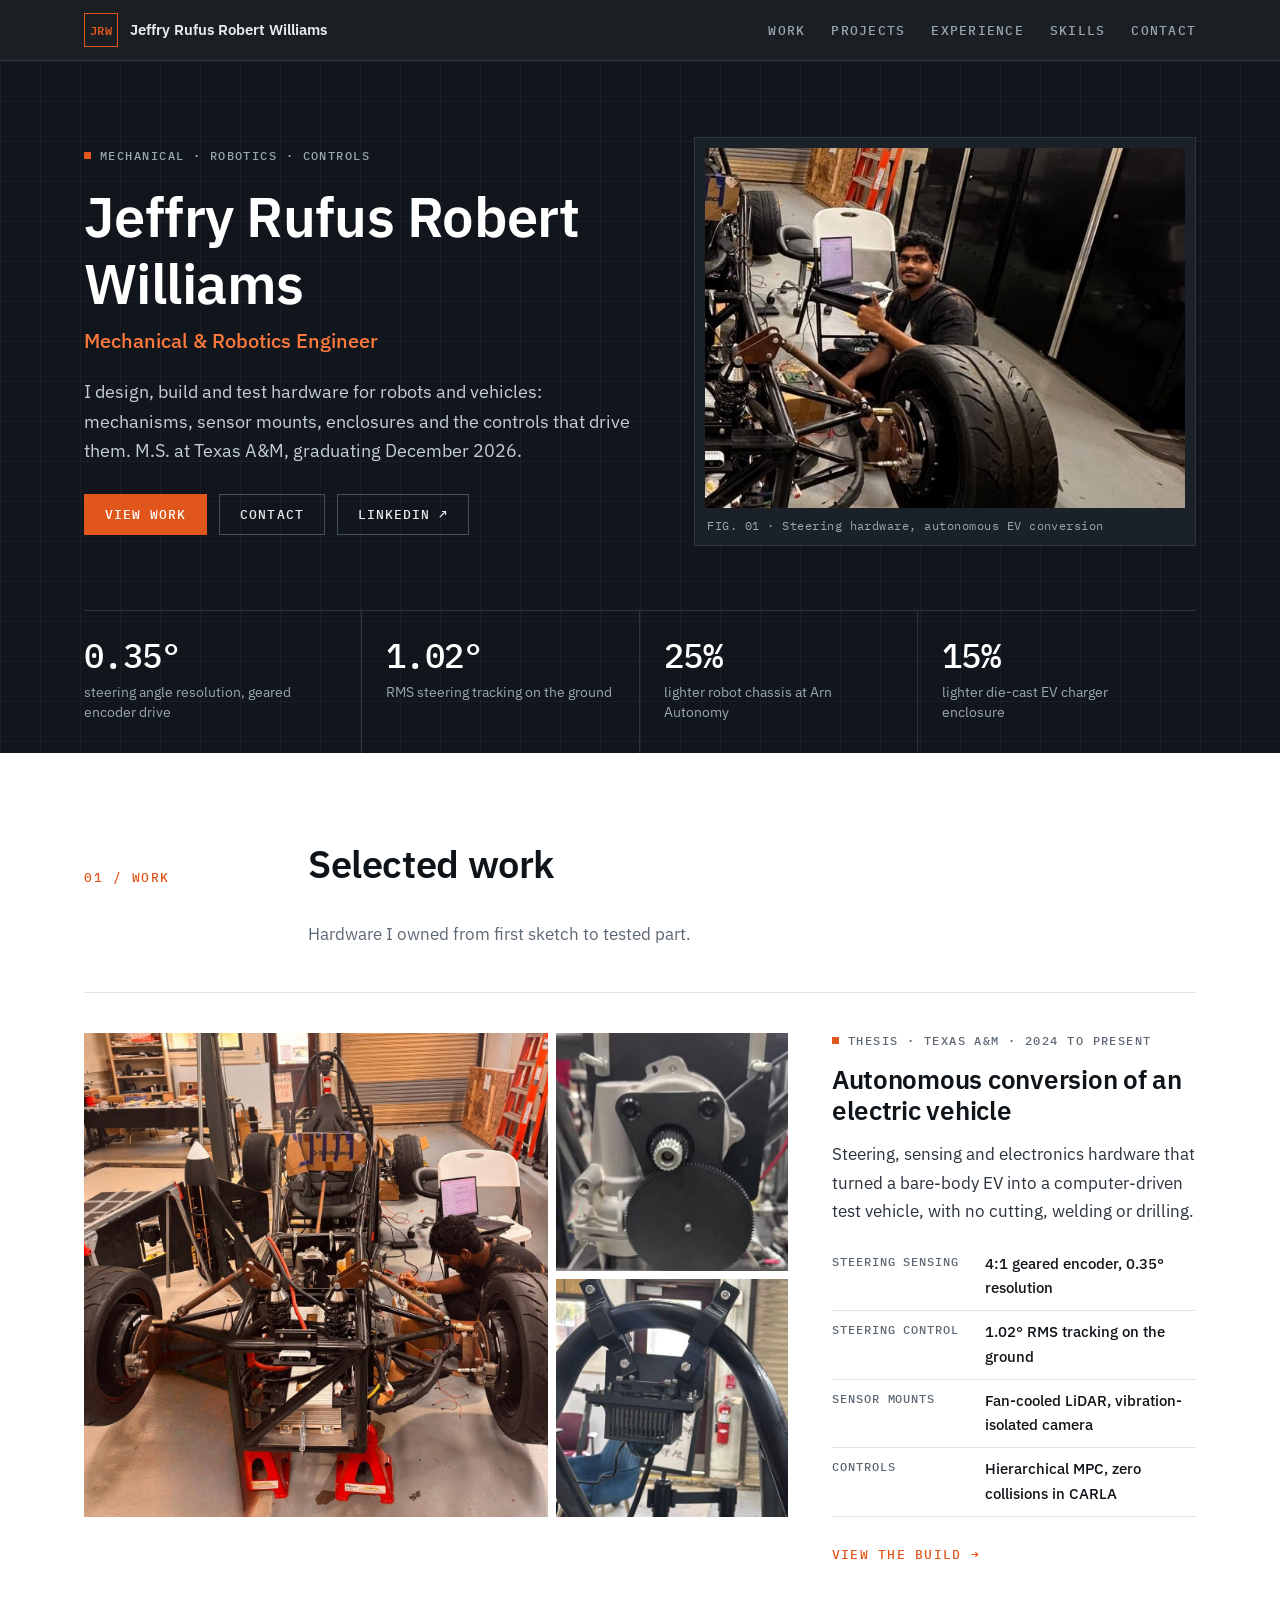
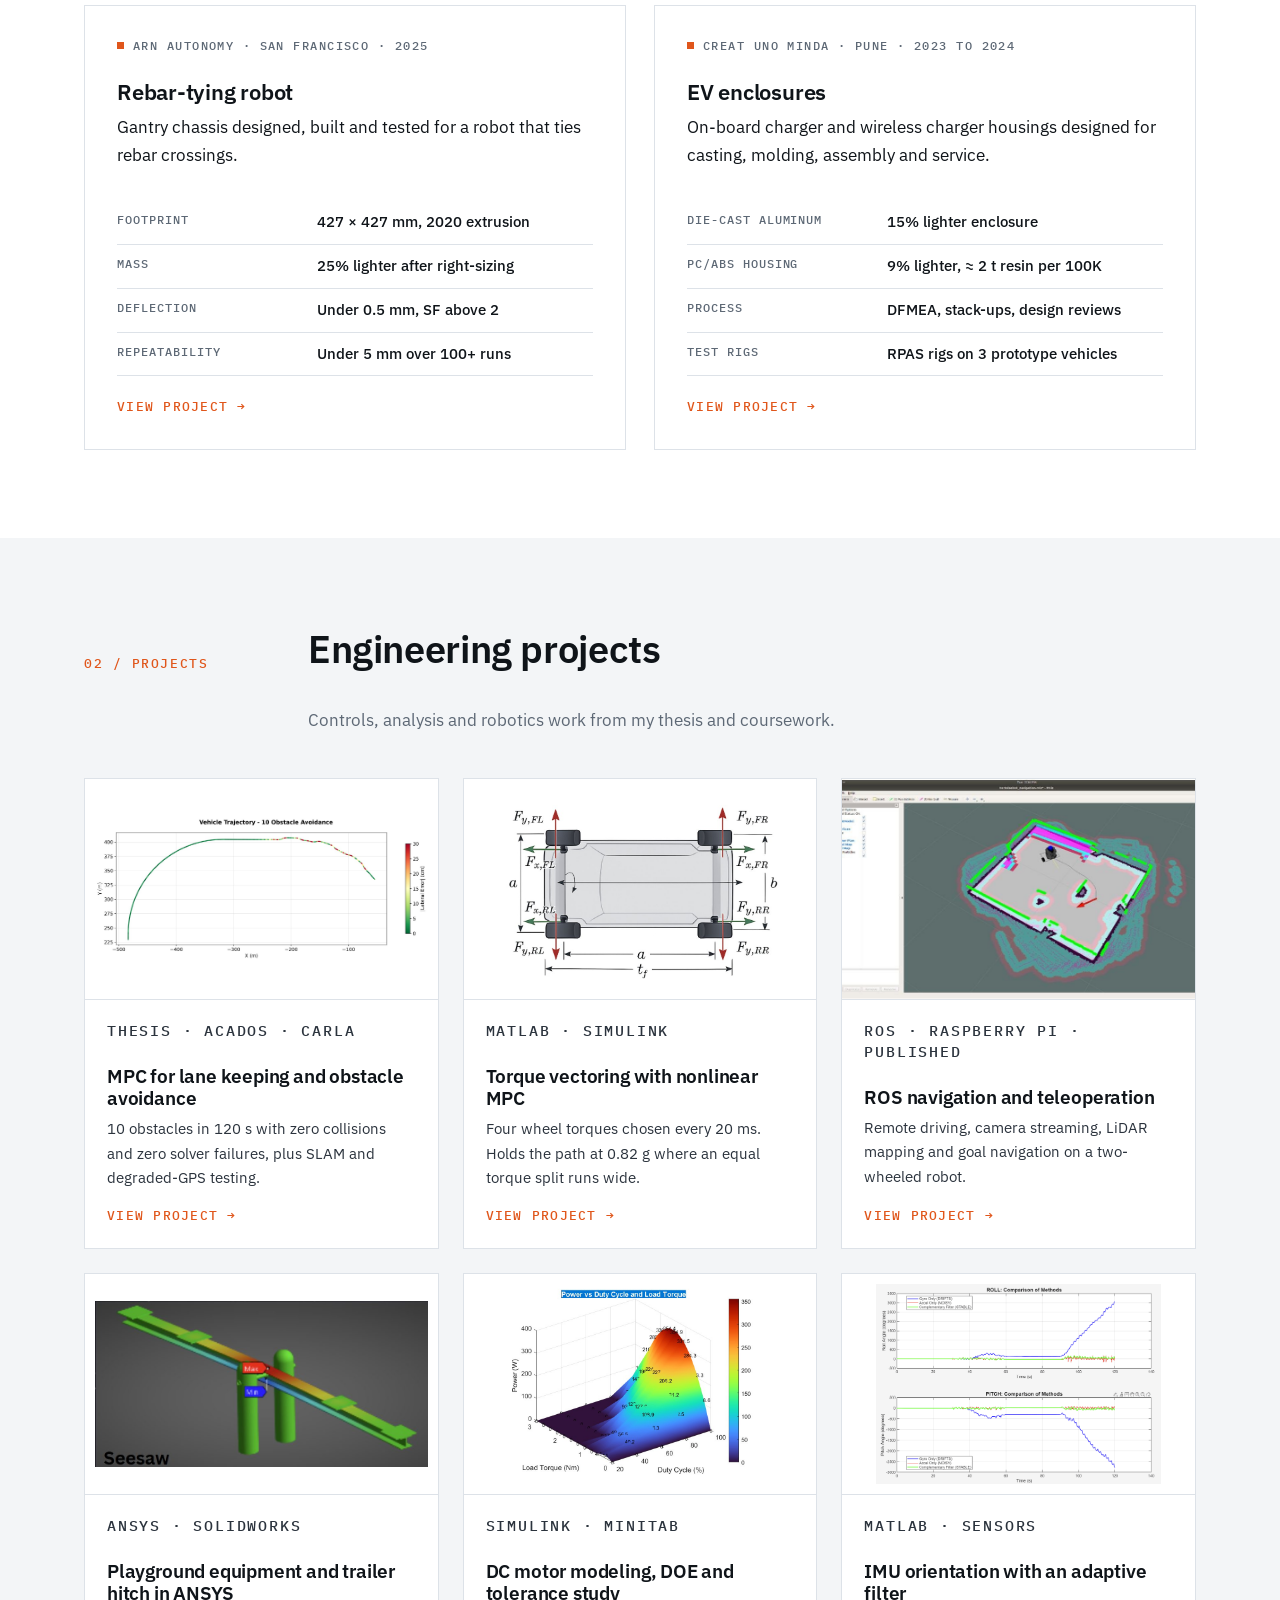
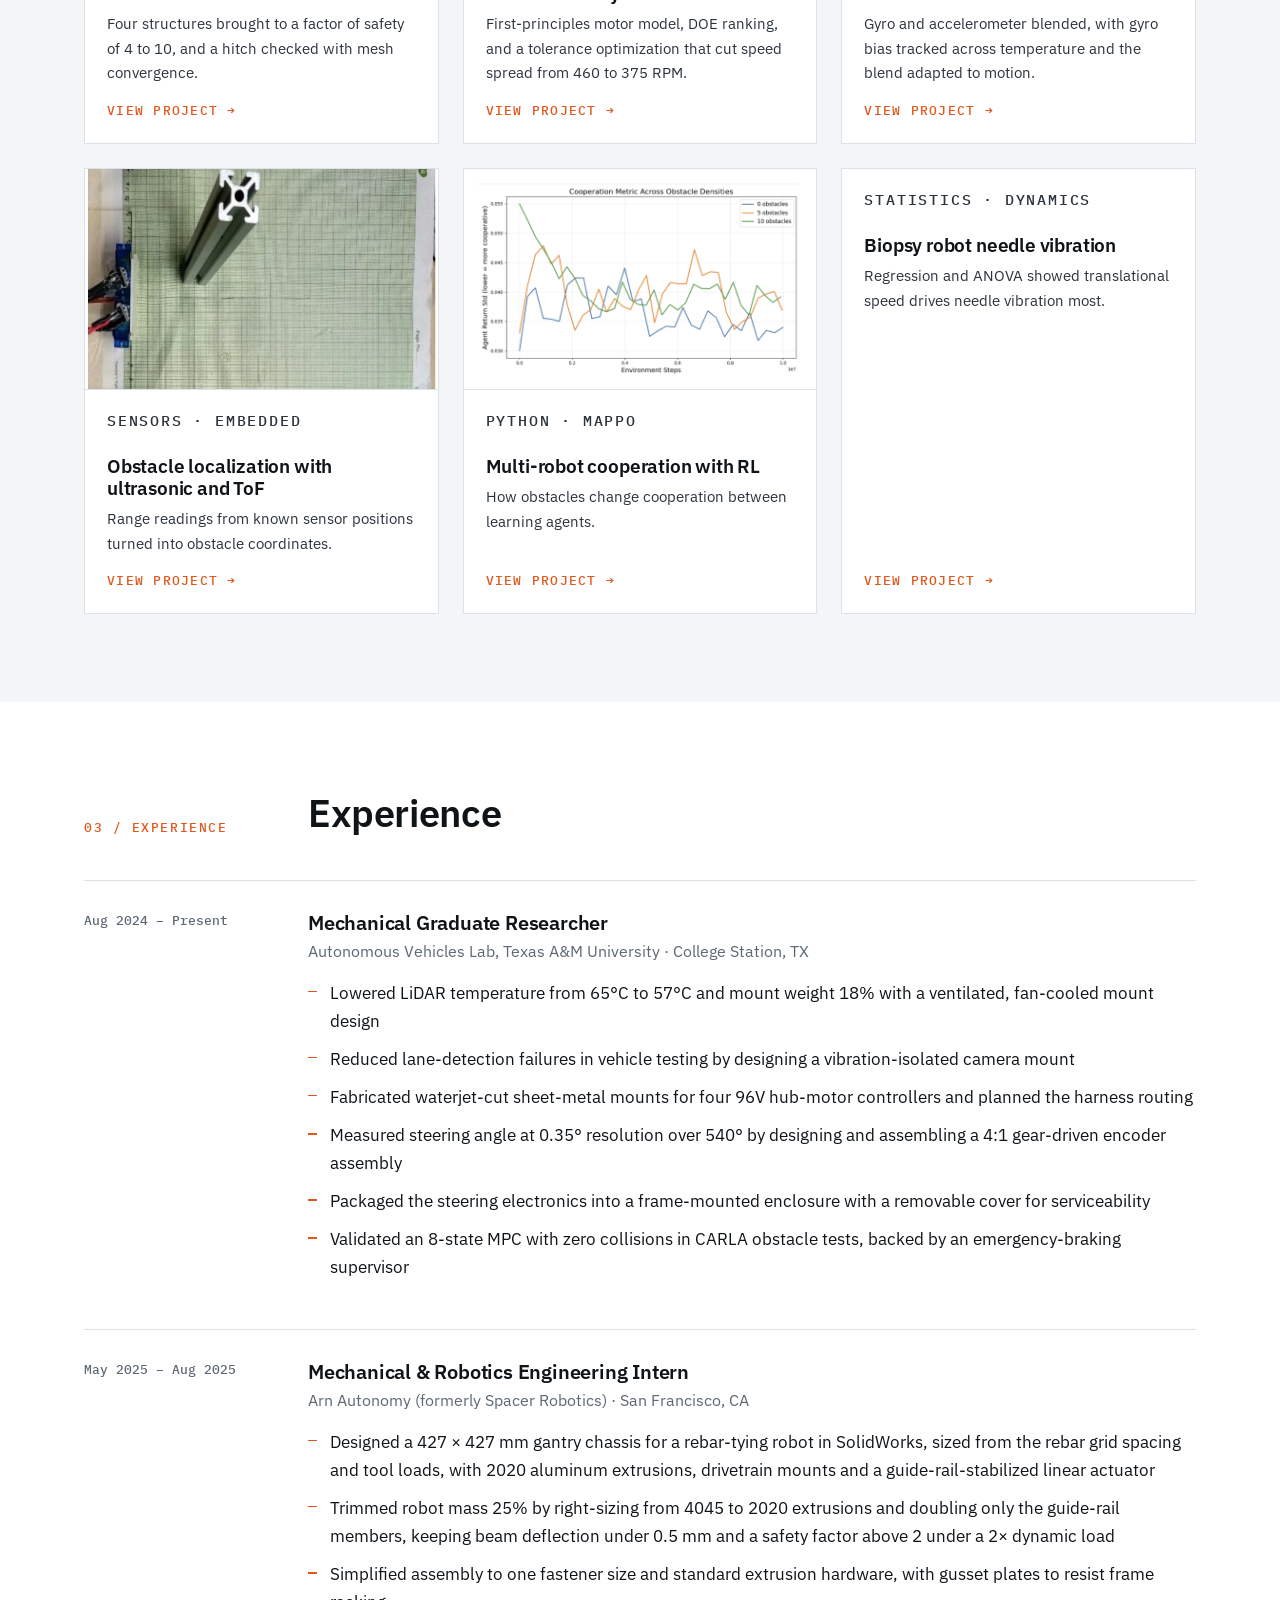
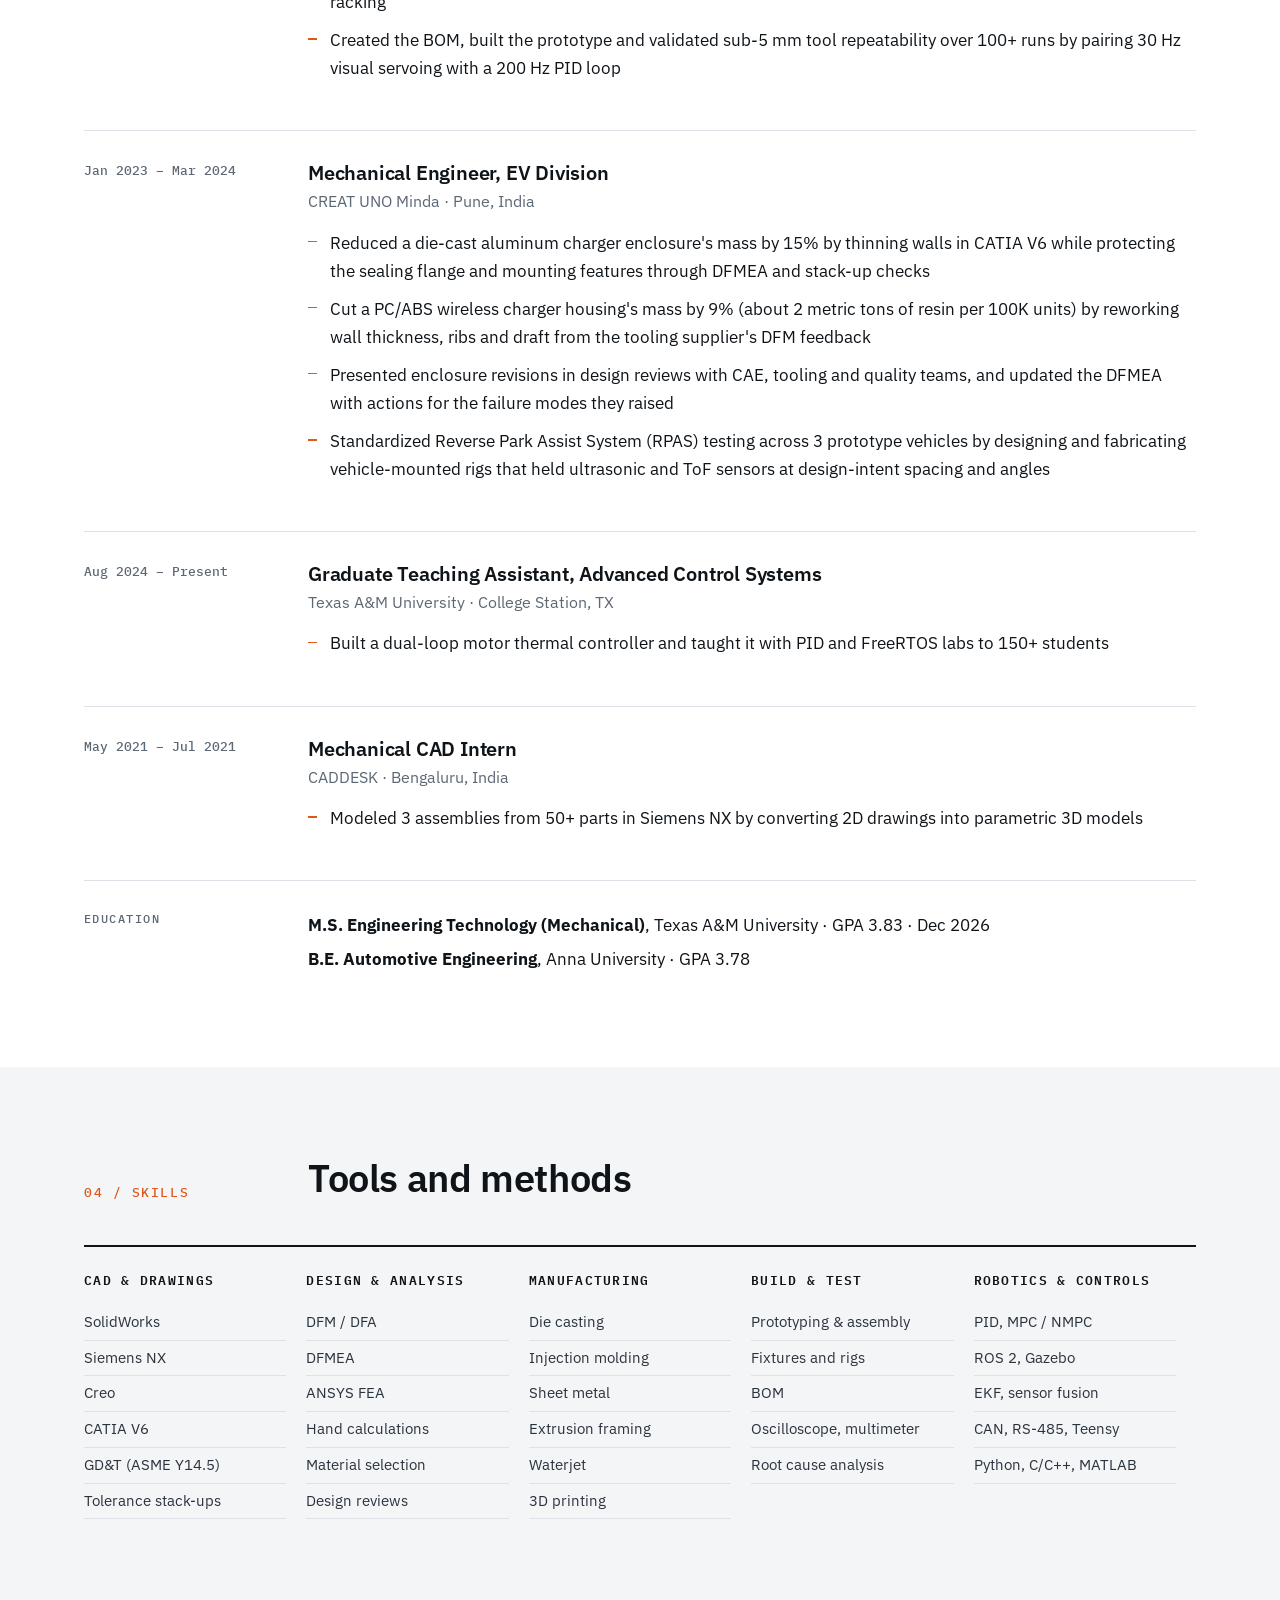
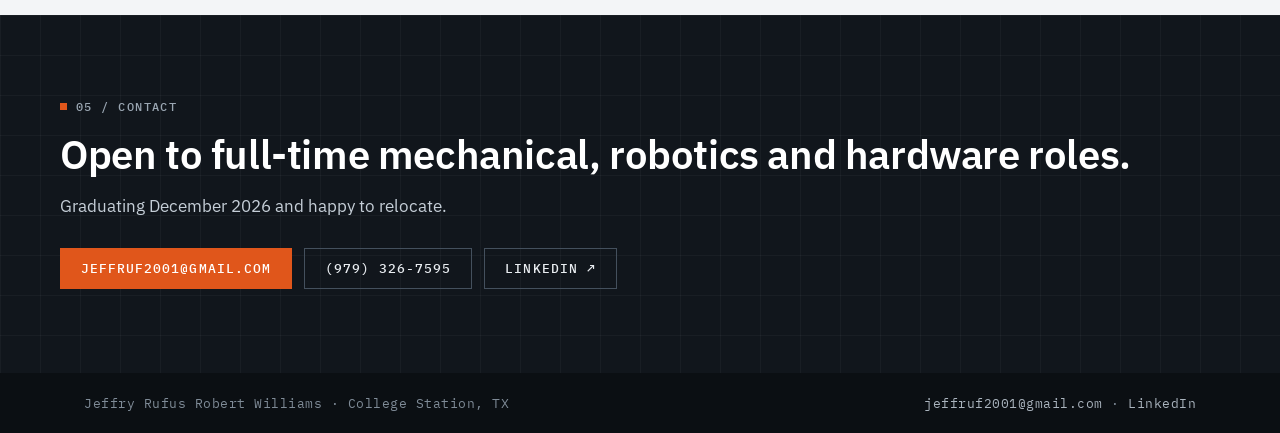
==== commit a632fb11: "Redesign site; add ROS, torque vectoring, thesis and DC motor figures" ====
--- a/index.html
+++ b/index.html
@@ -4,118 +4,131 @@
 <meta charset="utf-8">
 <meta name="viewport" content="width=device-width, initial-scale=1">
 <title>Jeffry Rufus Robert Williams | Mechanical &amp; Robotics Engineer</title>
-<meta name="description" content="Mechanical and robotics engineer: autonomous EV conversion, rebar-tying robot, die-cast and molded EV enclosures.">
+<meta name="description" content="Mechanical and robotics engineer: autonomous EV conversion, rebar-tying robot, die-cast and molded EV enclosures, MPC controls.">
+<link rel="preconnect" href="https://fonts.googleapis.com"><link rel="preconnect" href="https://fonts.gstatic.com" crossorigin><link href="https://fonts.googleapis.com/css2?family=IBM+Plex+Mono:wght@400;500;600&family=IBM+Plex+Sans:wght@400;500;600&display=swap" rel="stylesheet">
 <link rel="stylesheet" href="style.css">
 </head>
 <body>
 <header class="top"><div class="wrap nav">
-  <a class="brand" href="index.html">Jeffry Rufus Robert Williams</a>
+  <a class="brand" href="index.html"><span class="mark">JRW</span>Jeffry Rufus Robert Williams</a>
   <nav class="nav-links">
-    <a href="index.html#work">Work</a><a href="index.html#experience">Experience</a>
-    <a href="index.html#projects">Projects</a><a href="index.html#skills">Skills</a><a href="index.html#contact">Contact</a>
+    <a href="index.html#work">Work</a><a href="index.html#projects">Projects</a>
+    <a href="index.html#experience">Experience</a><a href="index.html#skills">Skills</a><a href="index.html#contact">Contact</a>
   </nav>
 </div></header>
-<main class="wrap">
+<div class="dark grid-bg"><div class="wrap">
 <div class="hero">
   <div>
-    <p class="eyebrow">Mechanical engineer · Hardware design and integration · Robotics</p>
-    <h1>Hi, I'm Jeffry.</h1>
-    <p class="lead">I love turning designs on a CAD screen into systems that work in the real world. I ask why on every part
-    of a design, I look for the simplest version that still does the job, and I build and test what I design.</p>
-    <p class="lead" style="font-size:17px">Master's student at Texas A&amp;M, graduating December 2026, and open to full-time roles.</p>
-    <div class="btns"><a class="btn" href="#work">See my work</a><a class="btn ghost" href="#contact">Contact me</a>
-    <a class="btn ghost" href="https://www.linkedin.com/in/jeffryrwilliams/" target="_blank" rel="noreferrer">LinkedIn</a></div>
+    <p class="label"><span class="dot"></span>Mechanical · Robotics · Controls</p>
+    <h1>Jeffry Rufus Robert Williams</h1>
+    <p class="role">Mechanical &amp; Robotics Engineer</p>
+    <p class="lead">I design, build and test hardware for robots and vehicles: mechanisms, sensor mounts, enclosures
+    and the controls that drive them. M.S. at Texas A&amp;M, graduating December 2026.</p>
+    <div class="btns"><a class="btn" href="#work">View work</a><a class="btn ghost" href="#contact">Contact</a>
+    <a class="btn ghost" href="https://www.linkedin.com/in/jeffryrwilliams/" target="_blank" rel="noreferrer">LinkedIn ↗</a></div>
   </div>
-  <figure class="hero-photo"><img src="img-atv-me-working.jpg" alt="Jeffry working on the autonomous vehicle">
-  <figcaption>Working on the steering hardware of our autonomous vehicle</figcaption></figure>
+  <figure class="hero-photo"><img src="img-atv-me-working.jpg" alt="Jeffry fitting steering hardware on the autonomous vehicle">
+  <figcaption>FIG. 01 · Steering hardware, autonomous EV conversion</figcaption></figure>
 </div>
-<div class="stats">
-  <div class="stat"><b>0.35°</b><span>steering angle resolution from my geared encoder drive</span></div>
-  <div class="stat"><b>25%</b><span>lighter robot chassis at Arn Autonomy</span></div>
-  <div class="stat"><b>15%</b><span>lighter die-cast EV charger enclosure</span></div>
-  <div class="stat"><b>&lt;5 mm</b><span>robot tool repeatability over 100+ runs</span></div>
+<div class="specs">
+  <div class="spec"><b>0.35°</b><span>steering angle resolution, geared encoder drive</span></div>
+  <div class="spec"><b>1.02°</b><span>RMS steering tracking on the ground</span></div>
+  <div class="spec"><b>25%</b><span>lighter robot chassis at Arn Autonomy</span></div>
+  <div class="spec"><b>15%</b><span>lighter die-cast EV charger enclosure</span></div>
 </div>
+</div></div>
 
-<section id="work">
-  <h2>Main work</h2>
-  <p class="section-intro">Three projects where I owned the hardware from the first sketch to a tested part.</p>
+<main>
+<section id="work"><div class="wrap">
+  <div class="sec-head"><div class="num">01 / WORK</div><h2>Selected work</h2><p>Hardware I owned from first sketch to tested part.</p></div>
 
   <div class="feature">
-    <a class="feature-img" href="project-atv.html"><img src="img-enc-onvehicle.jpg" alt="Encoder drive on the EPS"></a>
+    <div class="mosaic">
+      <a href="project-atv.html"><img src="img-atv-vehicle.jpg" alt="Autonomous EV in the lab"></a>
+      <a href="project-atv.html"><img src="img-enc-onvehicle.jpg" alt="Encoder drive on the EPS"></a>
+      <a href="project-atv.html"><img src="img-lidar-photo.jpg" alt="LiDAR mount on the roll hoop"></a>
+    </div>
     <div>
-      <p class="eyebrow">Thesis · Texas A&amp;M · 2024 to now</p>
-      <h3><a href="project-atv.html">Turning an electric vehicle into an autonomous test vehicle</a></h3>
-      <ul class="points"><li>Designed a 4:1 geared encoder drive that reads the steering angle at 0.35° without modifying the column.</li><li>Built a board and enclosure that let a computer command the stock power steering. It tracks within 1.02° RMS on the ground.</li><li>Designed a fan-cooled LiDAR mount, a vibration-isolated camera mount and sheet-metal motor-controller mounts, all bolt-on.</li></ul>
-      <a class="more" href="project-atv.html">See the full build, with photos and videos →</a>
+      <p class="label"><span class="dot"></span>Thesis · Texas A&amp;M · 2024 to present</p>
+      <h3><a href="project-atv.html">Autonomous conversion of an electric vehicle</a></h3>
+      <p class="summary">Steering, sensing and electronics hardware that turned a bare-body EV into a computer-driven test vehicle, with no cutting, welding or drilling.</p>
+      <table class="spec-table"><tr><th>Steering sensing</th><td>4:1 geared encoder, 0.35° resolution</td></tr><tr><th>Steering control</th><td>1.02° RMS tracking on the ground</td></tr><tr><th>Sensor mounts</th><td>Fan-cooled LiDAR, vibration-isolated camera</td></tr><tr><th>Controls</th><td>Hierarchical MPC, zero collisions in CARLA</td></tr></table>
+      <a class="more" href="project-atv.html">View the build →</a>
     </div>
   </div>
 
-  <div class="feature">
-    <div class="feature-wide">
-      <p class="eyebrow">Arn Autonomy · San Francisco · Summer 2025</p>
+  <div class="pair">
+    <div class="panel">
+      <p class="label"><span class="dot"></span>Arn Autonomy · San Francisco · 2025</p>
       <h3><a href="project-rebar.html">Rebar-tying robot</a></h3>
-      <ul class="points"><li>Designed a 427 × 427 mm gantry chassis in SolidWorks from the rebar grid spacing and tool loads.</li><li>Right-sized it from 4045 to 2020 extrusions after hand calcs showed stiffness was the limit: 25% lighter, deflection under 0.5 mm.</li><li>Built the prototype and reached sub-5 mm tool repeatability over 100+ runs.</li></ul>
-      <a class="more" href="project-rebar.html">Read more →</a>
-      <p class="note">The robot is still in development at the company, so I can't share photos.</p>
+      <p class="summary">Gantry chassis designed, built and tested for a robot that ties rebar crossings.</p>
+      <table class="spec-table"><tr><th>Footprint</th><td>427 × 427 mm, 2020 extrusion</td></tr><tr><th>Mass</th><td>25% lighter after right-sizing</td></tr><tr><th>Deflection</th><td>Under 0.5 mm, SF above 2</td></tr><tr><th>Repeatability</th><td>Under 5 mm over 100+ runs</td></tr></table>
+      <a class="more" href="project-rebar.html">View project →</a>
+    </div>
+    <div class="panel">
+      <p class="label"><span class="dot"></span>CREAT UNO Minda · Pune · 2023 to 2024</p>
+      <h3><a href="project-enclosures.html">EV enclosures</a></h3>
+      <p class="summary">On-board charger and wireless charger housings designed for casting, molding, assembly and service.</p>
+      <table class="spec-table"><tr><th>Die-cast aluminum</th><td>15% lighter enclosure</td></tr><tr><th>PC/ABS housing</th><td>9% lighter, ≈ 2 t resin per 100K</td></tr><tr><th>Process</th><td>DFMEA, stack-ups, design reviews</td></tr><tr><th>Test rigs</th><td>RPAS rigs on 3 prototype vehicles</td></tr></table>
+      <a class="more" href="project-enclosures.html">View project →</a>
     </div>
   </div>
+</div></section>
 
-  <div class="feature">
-    <div class="feature-wide">
-      <p class="eyebrow">CREAT UNO Minda · Pune · 2023 to 2024</p>
-      <h3><a href="project-enclosures.html">EV enclosures for Tata Motors</a></h3>
-      <ul class="points"><li>Cut a die-cast aluminum charger enclosure's mass by 15% while protecting the sealing flange and mounts.</li><li>Cut a PC/ABS wireless charger housing's mass by 9% from the tooling supplier's DFM feedback.</li><li>Designed test rigs that standardized Reverse Park Assist testing across 3 prototype vehicles.</li></ul>
-      <a class="more" href="project-enclosures.html">Read more →</a>
-      <p class="note">These are company products, so I can't share photos.</p>
-    </div>
+<section id="projects" class="alt"><div class="wrap">
+  <div class="sec-head"><div class="num">02 / PROJECTS</div><h2>Engineering projects</h2><p>Controls, analysis and robotics work from my thesis and coursework.</p></div>
+  <div class="cards">
+    <a class="card" href="project-carla-mpc.html"><div class="thumb fit"><img src="img-thesis-trajectory.jpg" alt="MPC for lane keeping and obstacle avoidance" loading="lazy"></div><div class="body"><p class="label">Thesis · acados · CARLA</p><h3>MPC for lane keeping and obstacle avoidance</h3><p>10 obstacles in 120 s with zero collisions and zero solver failures, plus SLAM and degraded-GPS testing.</p><span class="more">View project →</span></div></a>
+    <a class="card" href="project-nmpc-tv.html"><div class="thumb fit"><img src="img-tv-forces.jpg" alt="Torque vectoring with nonlinear MPC" loading="lazy"></div><div class="body"><p class="label">MATLAB · Simulink</p><h3>Torque vectoring with nonlinear MPC</h3><p>Four wheel torques chosen every 20 ms. Holds the path at 0.82 g where an equal torque split runs wide.</p><span class="more">View project →</span></div></a>
+    <a class="card" href="project-ros-nav.html"><div class="thumb"><img src="img-ros-nav.jpg" alt="ROS navigation and teleoperation" loading="lazy"></div><div class="body"><p class="label">ROS · Raspberry Pi · Published</p><h3>ROS navigation and teleoperation</h3><p>Remote driving, camera streaming, LiDAR mapping and goal navigation on a two-wheeled robot.</p><span class="more">View project →</span></div></a>
+    <a class="card" href="project-playground.html"><div class="thumb fit"><img src="img-pg-seesaw-fea.jpg" alt="Playground equipment and trailer hitch in ANSYS" loading="lazy"></div><div class="body"><p class="label">ANSYS · SolidWorks</p><h3>Playground equipment and trailer hitch in ANSYS</h3><p>Four structures brought to a factor of safety of 4 to 10, and a hitch checked with mesh convergence.</p><span class="more">View project →</span></div></a>
+    <a class="card" href="project-dcpm.html"><div class="thumb fit"><img src="img-dc-power-surface.jpg" alt="DC motor modeling, DOE and tolerance study" loading="lazy"></div><div class="body"><p class="label">Simulink · Minitab</p><h3>DC motor modeling, DOE and tolerance study</h3><p>First-principles motor model, DOE ranking, and a tolerance optimization that cut speed spread from 460 to 375 RPM.</p><span class="more">View project →</span></div></a>
+    <a class="card" href="project-imu.html"><div class="thumb fit"><img src="img-imu-methods.png" alt="IMU orientation with an adaptive filter" loading="lazy"></div><div class="body"><p class="label">MATLAB · Sensors</p><h3>IMU orientation with an adaptive filter</h3><p>Gyro and accelerometer blended, with gyro bias tracked across temperature and the blend adapted to motion.</p><span class="more">View project →</span></div></a>
+    <a class="card" href="project-obstacle-detect.html"><div class="thumb"><img src="img-obstacle-setup.jpg" alt="Obstacle localization with ultrasonic and ToF" loading="lazy"></div><div class="body"><p class="label">Sensors · Embedded</p><h3>Obstacle localization with ultrasonic and ToF</h3><p>Range readings from known sensor positions turned into obstacle coordinates.</p><span class="more">View project →</span></div></a>
+    <a class="card" href="project-marl-lbf.html"><div class="thumb fit"><img src="img-marl-cooperation.png" alt="Multi-robot cooperation with RL" loading="lazy"></div><div class="body"><p class="label">Python · MAPPO</p><h3>Multi-robot cooperation with RL</h3><p>How obstacles change cooperation between learning agents.</p><span class="more">View project →</span></div></a>
+    <a class="card" href="project-biopsy-vibration.html"><div class="body"><p class="label">Statistics · Dynamics</p><h3>Biopsy robot needle vibration</h3><p>Regression and ANOVA showed translational speed drives needle vibration most.</p><span class="more">View project →</span></div></a>
   </div>
-</section>
+</div></section>
 
-<section id="experience">
-  <h2>Experience</h2>
-  <div class="job"><div class="job-head"><h3>Mechanical Graduate Researcher</h3><span class="when">Aug 2024 to present</span></div><p class="meta">Autonomous Vehicles Lab, Texas A&amp;M University</p><ul class="points"><li>Lowered LiDAR temperature from 65°C to 57°C and mount weight 18% with a ventilated, fan-cooled mount design</li><li>Reduced lane-detection failures in vehicle testing by designing a vibration-isolated camera mount</li><li>Fabricated waterjet-cut sheet-metal mounts for four 96V hub-motor controllers and planned the harness routing</li><li>Measured steering angle at 0.35° resolution over 540° by designing and assembling a 4:1 gear-driven encoder assembly</li><li>Packaged the steering electronics into a frame-mounted enclosure with a removable cover for serviceability</li><li>Validated an 8-state MPC with zero collisions in CARLA obstacle tests, backed by an emergency-braking supervisor</li></ul></div>
-  <div class="job"><div class="job-head"><h3>Mechanical &amp; Robotics Engineering Intern</h3><span class="when">May 2025 to Aug 2025</span></div><p class="meta">Arn Autonomy (formerly Spacer Robotics) · San Francisco, CA</p><ul class="points"><li>Designed a 427 × 427 mm gantry chassis for a rebar-tying robot in SolidWorks, sized from the rebar grid spacing and tool loads, with 2020 aluminum extrusions, drivetrain mounts and a guide-rail-stabilized linear actuator</li><li>Trimmed robot mass 25% by right-sizing from 4045 to 2020 extrusions and doubling only the guide-rail members, keeping beam deflection under 0.5 mm and a safety factor above 2 under a 2× dynamic load</li><li>Simplified assembly to one fastener size and standard extrusion hardware, with gusset plates to resist frame racking</li><li>Created the BOM, built the prototype and validated sub-5 mm tool repeatability over 100+ runs by pairing 30 Hz visual servoing with a 200 Hz PID loop</li></ul></div>
-  <div class="job"><div class="job-head"><h3>Mechanical Engineer, EV Division</h3><span class="when">Jan 2023 to Mar 2024</span></div><p class="meta">CREAT UNO Minda · Pune, India</p><ul class="points"><li>Reduced a die-cast aluminum charger enclosure's mass by 15% for Tata EV platforms by thinning walls in CATIA V6 while protecting the sealing flange and mounting features through DFMEA and stack-up checks</li><li>Cut a PC/ABS wireless charger housing's mass by 9% (about 2 metric tons of resin per 100K units) by reworking wall thickness, ribs and draft from the tooling supplier's DFM feedback</li><li>Presented enclosure revisions in design reviews with CAE, tooling and quality teams, and updated the DFMEA with actions for the failure modes they raised</li><li>Standardized Reverse Park Assist System (RPAS) testing across 3 prototype vehicles by designing and fabricating vehicle-mounted rigs that held ultrasonic and ToF sensors at design-intent spacing and angles</li></ul></div>
-  <div class="job"><div class="job-head"><h3>Graduate Teaching Assistant, Advanced Control Systems</h3><span class="when">Aug 2024 to present</span></div><p class="meta">Texas A&amp;M University</p><ul class="points"><li>Built a dual-loop motor thermal controller and taught it with PID and FreeRTOS labs to 150+ students</li></ul></div>
-  <div class="job"><div class="job-head"><h3>Mechanical CAD Intern</h3><span class="when">May 2021 to Jul 2021</span></div><p class="meta">CADDESK · Bengaluru, India</p><ul class="points"><li>Modeled 3 assemblies from 50+ parts in Siemens NX by converting 2D drawings into parametric 3D models</li></ul></div>
-  <p class="meta" style="margin-top:14px"><b>Education:</b> M.S. Engineering Technology (Mechanical), Texas A&amp;M University, GPA 3.83, Dec 2026 ·
-  B.E. Automotive Engineering, Anna University, GPA 3.78</p>
-</section>
+<section id="experience"><div class="wrap">
+  <div class="sec-head"><div class="num">03 / EXPERIENCE</div><h2>Experience</h2></div>
+  <div class="job"><div class="when">Aug 2024 – Present</div><div><h3>Mechanical Graduate Researcher</h3><p class="org">Autonomous Vehicles Lab, Texas A&amp;M University · College Station, TX</p><ul class="points"><li>Lowered LiDAR temperature from 65°C to 57°C and mount weight 18% with a ventilated, fan-cooled mount design</li><li>Reduced lane-detection failures in vehicle testing by designing a vibration-isolated camera mount</li><li>Fabricated waterjet-cut sheet-metal mounts for four 96V hub-motor controllers and planned the harness routing</li><li>Measured steering angle at 0.35° resolution over 540° by designing and assembling a 4:1 gear-driven encoder assembly</li><li>Packaged the steering electronics into a frame-mounted enclosure with a removable cover for serviceability</li><li>Validated an 8-state MPC with zero collisions in CARLA obstacle tests, backed by an emergency-braking supervisor</li></ul></div></div>
+  <div class="job"><div class="when">May 2025 – Aug 2025</div><div><h3>Mechanical &amp; Robotics Engineering Intern</h3><p class="org">Arn Autonomy (formerly Spacer Robotics) · San Francisco, CA</p><ul class="points"><li>Designed a 427 × 427 mm gantry chassis for a rebar-tying robot in SolidWorks, sized from the rebar grid spacing and tool loads, with 2020 aluminum extrusions, drivetrain mounts and a guide-rail-stabilized linear actuator</li><li>Trimmed robot mass 25% by right-sizing from 4045 to 2020 extrusions and doubling only the guide-rail members, keeping beam deflection under 0.5 mm and a safety factor above 2 under a 2× dynamic load</li><li>Simplified assembly to one fastener size and standard extrusion hardware, with gusset plates to resist frame racking</li><li>Created the BOM, built the prototype and validated sub-5 mm tool repeatability over 100+ runs by pairing 30 Hz visual servoing with a 200 Hz PID loop</li></ul></div></div>
+  <div class="job"><div class="when">Jan 2023 – Mar 2024</div><div><h3>Mechanical Engineer, EV Division</h3><p class="org">CREAT UNO Minda · Pune, India</p><ul class="points"><li>Reduced a die-cast aluminum charger enclosure's mass by 15% by thinning walls in CATIA V6 while protecting the sealing flange and mounting features through DFMEA and stack-up checks</li><li>Cut a PC/ABS wireless charger housing's mass by 9% (about 2 metric tons of resin per 100K units) by reworking wall thickness, ribs and draft from the tooling supplier's DFM feedback</li><li>Presented enclosure revisions in design reviews with CAE, tooling and quality teams, and updated the DFMEA with actions for the failure modes they raised</li><li>Standardized Reverse Park Assist System (RPAS) testing across 3 prototype vehicles by designing and fabricating vehicle-mounted rigs that held ultrasonic and ToF sensors at design-intent spacing and angles</li></ul></div></div>
+  <div class="job"><div class="when">Aug 2024 – Present</div><div><h3>Graduate Teaching Assistant, Advanced Control Systems</h3><p class="org">Texas A&amp;M University · College Station, TX</p><ul class="points"><li>Built a dual-loop motor thermal controller and taught it with PID and FreeRTOS labs to 150+ students</li></ul></div></div>
+  <div class="job"><div class="when">May 2021 – Jul 2021</div><div><h3>Mechanical CAD Intern</h3><p class="org">CADDESK · Bengaluru, India</p><ul class="points"><li>Modeled 3 assemblies from 50+ parts in Siemens NX by converting 2D drawings into parametric 3D models</li></ul></div></div>
+  <div class="edu"><div class="when label">Education</div><div>
+    <p><b>M.S. Engineering Technology (Mechanical)</b>, Texas A&amp;M University · GPA 3.83 · Dec 2026</p>
+    <p><b>B.E. Automotive Engineering</b>, Anna University · GPA 3.78</p></div></div>
+</div></section>
 
-<section id="projects">
-  <h2>More projects</h2>
-  <p class="section-intro">Analysis, controls and sensing projects from my coursework and thesis.</p>
-  <div class="cards">
-    <article class="card"><a class="thumb" href="project-playground.html"><img src="img-pg-seesaw-fea.jpg" alt="Playground equipment and trailer hitch in ANSYS" loading="lazy"></a><h3><a href="project-playground.html">Playground equipment and trailer hitch in ANSYS</a></h3><p class="meta">ANSYS · SolidWorks</p><p>Four playground structures optimized to a factor of safety of 4 to 10, plus a trailer hitch checked with a mesh convergence study.</p><a class="more" href="project-playground.html">Read more →</a></article>
-    <article class="card"><a class="thumb" href="project-carla-mpc.html"><img src="img-carla-mpc.jpg" alt="Lane keeping and overtaking with MPC" loading="lazy"></a><h3><a href="project-carla-mpc.html">Lane keeping and overtaking with MPC</a></h3><p class="meta">Python · acados · CARLA</p><p>My thesis controllers: 6 overtakes on a 40 m obstacle course with zero collisions.</p><a class="more" href="project-carla-mpc.html">Read more →</a></article>
-    <article class="card"><h3><a href="project-nmpc-tv.html">Torque vectoring with nonlinear MPC</a></h3><p class="meta">MATLAB/Simulink</p><p>Four wheel torques chosen every 20 ms. About 60% less path-tracking error than an equal torque split in hard corners.</p><a class="more" href="project-nmpc-tv.html">Read more →</a></article>
-    <article class="card"><a class="thumb" href="project-imu.html"><img src="img-imu-methods.png" alt="IMU orientation with an adaptive filter" loading="lazy"></a><h3><a href="project-imu.html">IMU orientation with an adaptive filter</a></h3><p class="meta">MATLAB</p><p>Blended gyro and accelerometer, tracked gyro bias across temperature, and adapted the blend to motion.</p><a class="more" href="project-imu.html">Read more →</a></article>
-    <article class="card"><a class="thumb" href="project-obstacle-detect.html"><img src="img-obstacle-setup.jpg" alt="Obstacle localization with ultrasonic and ToF" loading="lazy"></a><h3><a href="project-obstacle-detect.html">Obstacle localization with ultrasonic and ToF</a></h3><p class="meta">Sensors · Embedded</p><p>Turning range readings from known sensor positions into obstacle coordinates.</p><a class="more" href="project-obstacle-detect.html">Read more →</a></article>
-    <article class="card"><h3><a href="project-dcpm.html">DC motor modeling, DOE and tolerance study</a></h3><p class="meta">MATLAB/Simulink</p><p>Motor model from first principles, then DOE and Monte Carlo to control output spread.</p><a class="more" href="project-dcpm.html">Read more →</a></article>
-    <article class="card"><h3><a href="project-biopsy-vibration.html">Biopsy robot needle vibration</a></h3><p class="meta">Statistics · Dynamics</p><p>Regression and ANOVA showed translational speed drives vibration most.</p><a class="more" href="project-biopsy-vibration.html">Read more →</a></article>
-    <article class="card"><a class="thumb" href="project-marl-lbf.html"><img src="img-marl-cooperation.png" alt="Multi-robot cooperation with RL" loading="lazy"></a><h3><a href="project-marl-lbf.html">Multi-robot cooperation with RL</a></h3><p class="meta">Python · MAPPO</p><p>How obstacles change cooperation between learning agents.</p><a class="more" href="project-marl-lbf.html">Read more →</a></article>
-    <article class="card"><h3><a href="project-ros-nav.html">ROS navigation and teleoperation</a></h3><p class="meta">ROS · Raspberry Pi</p><p>LiDAR mapping, RViz and goal-driven navigation on a small robot.</p><a class="more" href="project-ros-nav.html">Read more →</a></article>
+<section id="skills" class="alt"><div class="wrap">
+  <div class="sec-head"><div class="num">04 / SKILLS</div><h2>Tools and methods</h2></div>
+  <div class="skills">
+    <div class="skill"><h3>CAD &amp; drawings</h3><ul><li>SolidWorks</li><li>Siemens NX</li><li>Creo</li><li>CATIA V6</li><li>GD&amp;T (ASME Y14.5)</li><li>Tolerance stack-ups</li></ul></div>
+    <div class="skill"><h3>Design &amp; analysis</h3><ul><li>DFM / DFA</li><li>DFMEA</li><li>ANSYS FEA</li><li>Hand calculations</li><li>Material selection</li><li>Design reviews</li></ul></div>
+    <div class="skill"><h3>Manufacturing</h3><ul><li>Die casting</li><li>Injection molding</li><li>Sheet metal</li><li>Extrusion framing</li><li>Waterjet</li><li>3D printing</li></ul></div>
+    <div class="skill"><h3>Build &amp; test</h3><ul><li>Prototyping &amp; assembly</li><li>Fixtures and rigs</li><li>BOM</li><li>Oscilloscope, multimeter</li><li>Root cause analysis</li></ul></div>
+    <div class="skill"><h3>Robotics &amp; controls</h3><ul><li>PID, MPC / NMPC</li><li>ROS 2, Gazebo</li><li>EKF, sensor fusion</li><li>CAN, RS-485, Teensy</li><li>Python, C/C++, MATLAB</li></ul></div>
   </div>
-</section>
+</div></section>
 
-<section id="skills">
-  <h2>Skills</h2>
-  <div class="cards">
-    <div class="card"><h3>CAD and drawings</h3><div class="tags"><span>SolidWorks</span><span>Siemens NX</span><span>Creo</span><span>CATIA V6</span><span>GD&amp;T (ASME Y14.5)</span><span>Tolerance stack-ups</span></div></div>
-    <div class="card"><h3>Design and analysis</h3><div class="tags"><span>DFM / DFA</span><span>DFMEA</span><span>Design reviews</span><span>ANSYS FEA</span><span>Hand calculations</span><span>Material selection</span></div></div>
-    <div class="card"><h3>Manufacturing methods</h3><div class="tags"><span>Die casting</span><span>Injection molding</span><span>Sheet metal</span><span>Extrusion framing</span><span>Waterjet</span><span>3D printing</span></div></div>
-    <div class="card"><h3>Build and test</h3><div class="tags"><span>Fixtures and tooling</span><span>Assembly</span><span>BOM</span><span>Troubleshooting</span><span>Multimeter</span><span>Oscilloscope</span><span>Root cause analysis</span></div></div>
-    <div class="card"><h3>Robotics and programming</h3><div class="tags"><span>PID</span><span>MPC / NMPC</span><span>ROS 2</span><span>Gazebo</span><span>EKF</span><span>CAN</span><span>Teensy</span><span>Python</span><span>C/C++</span><span>MATLAB</span></div></div>
-  </div>
-</section>
-
-<section id="contact">
-  <h2>Contact</h2>
-  <p class="section-intro">I'm graduating in December 2026 and looking for full-time mechanical, robotics and hardware roles. I'm happy to relocate.</p>
+<div id="contact" class="dark grid-bg"><div class="wrap contact">
+  <p class="label"><span class="dot"></span>05 / Contact</p>
+  <h2>Open to full-time mechanical, robotics and hardware roles.</h2>
+  <p>Graduating December 2026 and happy to relocate.</p>
   <div class="btns"><a class="btn" href="mailto:jeffruf2001@gmail.com">jeffruf2001@gmail.com</a><a class="btn ghost" href="tel:+19793267595">(979) 326-7595</a>
-  <a class="btn ghost" href="https://www.linkedin.com/in/jeffryrwilliams/" target="_blank" rel="noreferrer">LinkedIn</a></div>
-</section>
+  <a class="btn ghost" href="https://www.linkedin.com/in/jeffryrwilliams/" target="_blank" rel="noreferrer">LinkedIn ↗</a></div>
+</div></div>
 </main>
-<footer><div class="wrap">Jeffry Rufus Robert Williams · College Station, TX · <a href="mailto:jeffruf2001@gmail.com">jeffruf2001@gmail.com</a></div></footer>
+<footer><div class="wrap"><span>Jeffry Rufus Robert Williams · College Station, TX</span>
+<span><a href="mailto:jeffruf2001@gmail.com">jeffruf2001@gmail.com</a> · <a href="https://www.linkedin.com/in/jeffryrwilliams/" target="_blank" rel="noreferrer">LinkedIn</a></span></div></footer>
+<div class="lb" id="lb"><img alt=""></div>
+<script>
+(function(){var lb=document.getElementById('lb'),im=lb.querySelector('img');
+document.querySelectorAll('.gallery .media img').forEach(function(i){i.addEventListener('click',function(){im.src=i.src;im.alt=i.alt;lb.classList.add('on')})});
+lb.addEventListener('click',function(){lb.classList.remove('on')});
+document.addEventListener('keydown',function(e){if(e.key==='Escape')lb.classList.remove('on')});})();
+</script>
 </body>
 </html>
--- a/style.css
+++ b/style.css
@@ -1,98 +1,207 @@
-/* Jeffry Rufus Robert Williams, portfolio. Plain, readable, light-first. */
+/* Jeffry Rufus Robert Williams — portfolio */
 :root{
-  --bg:#f7f7f5; --card:#ffffff; --ink:#1d2329; --muted:#56606a; --line:#e2e4e1;
-  --accent:#1f5fa8; --accent-soft:#e7eff9; --max:1040px; --r:12px;
+  --ink:#0f1419; --ink-2:#2b333d; --steel:#5d6875; --line:#dde2e8; --line-2:#c9d0d8;
+  --paper:#ffffff; --alt:#f3f5f7; --dark:#11161c; --dark-2:#1a2129; --dark-line:#2c3540;
+  --on-dark:#e9edf1; --on-dark-2:#9aa6b2; --accent:#e0561b; --accent-2:#ff7a3d;
+  --sans:"IBM Plex Sans",system-ui,-apple-system,"Segoe UI",Roboto,Arial,sans-serif;
+  --mono:"IBM Plex Mono",ui-monospace,SFMono-Regular,Menlo,Consolas,monospace;
+  --w:1160px;
 }
-@media (prefers-color-scheme: dark){
-  :root{ --bg:#121417; --card:#1a1d21; --ink:#e8eaec; --muted:#a3abb3; --line:#2b3036; --accent:#7fb0ec; --accent-soft:#1d2a3a; }
+*{box-sizing:border-box}
+html{scroll-behavior:smooth;scroll-padding-top:72px}
+body{margin:0;background:var(--paper);color:var(--ink);font:400 17px/1.65 var(--sans);-webkit-font-smoothing:antialiased}
+img,video{max-width:100%;display:block}
+a{color:inherit}
+p{margin:0 0 14px}
+h1,h2,h3{line-height:1.2;margin:0;font-weight:600;letter-spacing:-.01em}
+.wrap{max-width:var(--w);margin:0 auto;padding:0 24px}
+.mono{font-family:var(--mono)}
+.label{font:500 12px/1.4 var(--mono);letter-spacing:.12em;text-transform:uppercase;color:var(--steel)}
+.dark .label{color:var(--on-dark-2)}
+.label .dot{display:inline-block;width:7px;height:7px;background:var(--accent);margin-right:9px;vertical-align:1px}
+
+/* header */
+.top{position:sticky;top:0;z-index:20;background:rgba(17,22,28,.96);backdrop-filter:blur(6px);border-bottom:1px solid var(--dark-line)}
+.nav{display:flex;align-items:center;justify-content:space-between;height:60px;gap:16px}
+.brand{display:flex;align-items:center;gap:12px;text-decoration:none;color:var(--on-dark);font-weight:600;font-size:15px;white-space:nowrap}
+.mark{display:grid;place-items:center;width:34px;height:34px;border:1.5px solid var(--accent);color:var(--accent);font:600 12px var(--mono);letter-spacing:.04em}
+.nav-links{display:flex;gap:26px}
+.nav-links a{color:var(--on-dark-2);text-decoration:none;font:500 12.5px var(--mono);letter-spacing:.1em;text-transform:uppercase}
+.nav-links a:hover{color:#fff}
+
+/* dark bands */
+.dark{background:var(--dark);color:var(--on-dark);position:relative}
+.grid-bg{background-image:linear-gradient(rgba(255,255,255,.035) 1px,transparent 1px),linear-gradient(90deg,rgba(255,255,255,.035) 1px,transparent 1px);background-size:40px 40px}
+
+/* hero */
+.hero{display:grid;grid-template-columns:1.05fr .95fr;gap:56px;align-items:center;padding:76px 0 64px}
+.hero h1{font-size:clamp(36px,5vw,56px);font-weight:600;margin:18px 0 10px;color:#fff}
+.hero .role{font:500 clamp(17px,2vw,20px)/1.4 var(--sans);color:var(--accent-2);margin-bottom:22px}
+.hero p.lead{color:#c5ced7;font-size:18px;max-width:560px}
+.hero-photo{margin:0;border:1px solid var(--dark-line);background:var(--dark-2);padding:10px}
+.hero-photo img{width:100%;aspect-ratio:4/3;object-fit:cover}
+.hero-photo figcaption{font:12px var(--mono);color:var(--on-dark-2);padding:10px 2px 2px;letter-spacing:.04em}
+.btns{display:flex;flex-wrap:wrap;gap:12px;margin-top:28px}
+.btn{display:inline-flex;align-items:center;gap:8px;padding:11px 20px;font:500 13px var(--mono);letter-spacing:.08em;text-transform:uppercase;text-decoration:none;border:1.5px solid var(--accent);background:var(--accent);color:#fff;transition:.15s}
+.btn:hover{background:var(--accent-2);border-color:var(--accent-2)}
+.btn.ghost{background:transparent;color:inherit;border-color:var(--line-2)}
+.dark .btn.ghost{border-color:#44505d;color:var(--on-dark)}
+.btn.ghost:hover{border-color:var(--accent);color:var(--accent)}
+.dark .btn.ghost:hover{color:#fff}
+
+/* spec strip */
+.specs{display:grid;grid-template-columns:repeat(4,1fr);border-top:1px solid var(--dark-line)}
+.spec{padding:26px 24px 30px;border-right:1px solid var(--dark-line)}
+.spec:first-child{padding-left:0}
+.spec:last-child{border-right:0}
+.spec b{display:block;font:500 34px/1.1 var(--mono);color:#fff;letter-spacing:-.02em}
+.spec span{display:block;margin-top:8px;font-size:14px;color:var(--on-dark-2);line-height:1.45}
+
+/* sections */
+section{padding:88px 0}
+section.alt{background:var(--alt)}
+.sec-head{display:grid;grid-template-columns:200px 1fr;gap:24px;margin-bottom:44px;align-items:end}
+.sec-head .num{font:500 13px var(--mono);color:var(--accent);letter-spacing:.12em}
+.sec-head h2{font-size:clamp(28px,3.4vw,38px)}
+.sec-head p{grid-column:2;margin:10px 0 0;color:var(--steel);max-width:680px}
+
+/* featured project */
+.feature{display:grid;grid-template-columns:1.15fr 1fr;gap:44px;padding:40px 0;border-top:1px solid var(--line)}
+.feature:first-of-type{border-top:0;padding-top:0}
+.mosaic{display:grid;grid-template-columns:2fr 1fr;grid-template-rows:1fr 1fr;gap:8px;aspect-ratio:16/11}
+.mosaic a{display:block;overflow:hidden;background:var(--alt)}
+.mosaic a:first-child{grid-row:span 2}
+.mosaic img{width:100%;height:100%;object-fit:cover;transition:transform .4s}
+.mosaic a:hover img{transform:scale(1.03)}
+.feature h3{font-size:26px;margin:10px 0 14px}
+.feature h3 a{text-decoration:none}
+.feature h3 a:hover{color:var(--accent)}
+.feature .summary{color:var(--ink-2)}
+
+.spec-table{width:100%;border-collapse:collapse;margin:18px 0 22px;font-size:15px}
+.spec-table th,.spec-table td{text-align:left;padding:9px 0;border-bottom:1px solid var(--line);vertical-align:top}
+.spec-table th{font:500 12px var(--mono);letter-spacing:.08em;text-transform:uppercase;color:var(--steel);width:42%;padding-top:11px;padding-right:12px}
+.spec-table td{font-weight:500}
+.dark .spec-table th,.dark .spec-table td{border-color:var(--dark-line)}
+.dark .spec-table th{color:var(--on-dark-2)}
+
+.pair{display:grid;grid-template-columns:1fr 1fr;gap:28px;margin-top:48px}
+.panel{background:var(--paper);border:1px solid var(--line);padding:32px;display:flex;flex-direction:column}
+.panel h3{font-size:22px;margin:10px 0 8px}
+.panel h3 a{text-decoration:none}
+.panel h3 a:hover{color:var(--accent)}
+.panel .more{margin-top:auto}
+
+.more{display:inline-block;font:500 12.5px var(--mono);letter-spacing:.1em;text-transform:uppercase;color:var(--accent);text-decoration:none;border-bottom:1.5px solid transparent;padding-bottom:2px}
+.more:hover{border-color:var(--accent)}
+
+ul.points{margin:0 0 18px;padding:0;list-style:none}
+ul.points li{position:relative;padding-left:22px;margin:0 0 10px}
+ul.points li::before{content:"";position:absolute;left:0;top:.72em;width:9px;height:1.5px;background:var(--accent)}
+
+/* experience */
+.job{display:grid;grid-template-columns:200px 1fr;gap:24px;padding:30px 0;border-top:1px solid var(--line)}
+.job:first-child{border-top:0;padding-top:0}
+.job .when{font:500 13px/1.6 var(--mono);color:var(--steel)}
+.job h3{font-size:20px}
+.job .org{color:var(--steel);margin:4px 0 14px;font-size:15.5px}
+.edu{display:grid;grid-template-columns:200px 1fr;gap:24px;padding-top:30px;border-top:1px solid var(--line)}
+.edu p{margin:0 0 6px}
+
+/* project grid */
+.cards{display:grid;grid-template-columns:repeat(3,1fr);gap:24px}
+.card{background:var(--paper);border:1px solid var(--line);display:flex;flex-direction:column;text-decoration:none;transition:border-color .15s,transform .15s}
+.card:hover{border-color:var(--ink);transform:translateY(-2px)}
+.card .thumb{aspect-ratio:16/10;background:#fff;border-bottom:1px solid var(--line);overflow:hidden}
+.card .thumb img{width:100%;height:100%;object-fit:cover}
+.card .thumb.fit img{object-fit:contain;padding:10px}
+.card .body{padding:20px 22px 22px;display:flex;flex-direction:column;flex:1}
+.card h3{font-size:18.5px;margin:8px 0 8px}
+.card p{font-size:15px;color:var(--ink-2);margin-bottom:16px}
+.card .more{margin-top:auto}
+
+/* skills */
+.skills{display:grid;grid-template-columns:repeat(5,1fr);border-top:2px solid var(--ink)}
+.skill{padding:22px 20px 8px 0}
+.skill h3{font:600 13px var(--mono);letter-spacing:.1em;text-transform:uppercase;margin-bottom:14px}
+.skill ul{list-style:none;margin:0;padding:0}
+.skill li{font-size:15px;padding:5px 0;border-bottom:1px solid var(--line);color:var(--ink-2)}
+
+/* contact */
+.contact{padding:84px 0}
+.contact h2{font-size:clamp(28px,3.6vw,40px);color:#fff;margin:14px 0 14px}
+.contact p{color:#c5ced7;max-width:620px}
+
+footer{background:#0b0f13;color:#7f8b97;font:12.5px var(--mono);letter-spacing:.04em}
+footer .wrap{display:flex;justify-content:space-between;flex-wrap:wrap;gap:10px;padding-top:22px;padding-bottom:22px}
+footer a{color:#aab4be;text-decoration:none}
+
+/* project page */
+.page-hero{padding:56px 0 48px}
+.crumb{font:500 12.5px var(--mono);letter-spacing:.1em;text-transform:uppercase;color:var(--on-dark-2);text-decoration:none}
+.crumb:hover{color:#fff}
+.page-hero h1{font-size:clamp(30px,4.2vw,46px);color:#fff;margin:22px 0 16px;max-width:900px}
+.page-hero .intro{display:grid;grid-template-columns:1.4fr 1fr;gap:48px;align-items:start}
+.page-hero .lead{color:#c5ced7;font-size:18px}
+.page-hero .spec-table{margin-top:4px}
+.page-hero .spec-table td{color:var(--on-dark)}
+.cover{margin-top:40px;border:1px solid var(--dark-line);background:var(--dark-2);padding:10px}
+.cover img,.cover video{width:100%;max-height:560px;object-fit:cover}
+
+.block{display:grid;grid-template-columns:200px 1fr;gap:24px;padding:52px 0;border-top:1px solid var(--line)}
+.block:first-of-type{border-top:0}
+.block .num{font:500 13px var(--mono);color:var(--accent);letter-spacing:.12em;padding-top:6px}
+.block h2{font-size:26px;margin-bottom:18px}
+.block .text{max-width:760px}
+
+.gallery{display:grid;grid-template-columns:repeat(3,1fr);gap:16px;margin-top:22px}
+.gallery.two{grid-template-columns:repeat(2,1fr)}
+.gallery.one{grid-template-columns:1fr}
+figure{margin:0}
+.gallery figure{border:1px solid var(--line);background:#fff;display:flex;flex-direction:column}
+.gallery .media{background:#fff;display:flex;align-items:center;justify-content:center;height:260px;padding:8px;cursor:zoom-in}
+.gallery.two .media{height:340px}
+.gallery.one .media{height:auto;max-height:620px}
+.gallery .media img,.gallery .media video{max-height:100%;width:auto;max-width:100%;object-fit:contain}
+.gallery.one .media img{max-height:600px}
+.gallery video{cursor:default}
+.gallery figcaption{font-size:14px;color:var(--ink-2);padding:12px 14px 14px;border-top:1px solid var(--line);line-height:1.45}
+.gallery figcaption b{font:600 11.5px var(--mono);letter-spacing:.1em;text-transform:uppercase;color:var(--accent);margin-right:8px}
+
+.result{display:grid;grid-template-columns:repeat(auto-fit,minmax(170px,1fr));gap:0;border:1px solid var(--line);margin:22px 0}
+.result div{padding:18px 20px;border-right:1px solid var(--line)}
+.result div:last-child{border-right:0}
+.result b{display:block;font:500 26px/1.1 var(--mono);color:var(--ink)}
+.result span{display:block;font-size:13.5px;color:var(--steel);margin-top:6px;line-height:1.4}
+
+.next{display:flex;justify-content:space-between;gap:20px;padding:36px 0 60px;border-top:1px solid var(--line)}
+
+/* lightbox */
+.lb{position:fixed;inset:0;background:rgba(8,11,14,.92);display:none;align-items:center;justify-content:center;z-index:50;padding:28px;cursor:zoom-out}
+.lb.on{display:flex}
+.lb img{max-width:100%;max-height:100%;background:#fff}
+.lb img:not([src]){display:none}
+
+@media (max-width:960px){
+  .hero,.feature,.page-hero .intro{grid-template-columns:1fr;gap:32px}
+  .specs{grid-template-columns:repeat(2,1fr)}
+  .spec{border-bottom:1px solid var(--dark-line)}
+  .spec:nth-child(2n){border-right:0}
+  .spec:first-child,.spec:nth-child(3){padding-left:0}
+  .cards{grid-template-columns:repeat(2,1fr)}
+  .skills{grid-template-columns:repeat(2,1fr)}
+  .pair{grid-template-columns:1fr}
+  .sec-head,.job,.edu,.block{grid-template-columns:1fr;gap:8px}
+  .sec-head p{grid-column:1}
+  .gallery{grid-template-columns:repeat(2,1fr)}
 }
-*{ box-sizing:border-box; }
-html{ scroll-behavior:smooth; }
-body{ margin:0; background:var(--bg); color:var(--ink); font:17px/1.65 system-ui,-apple-system,"Segoe UI",Roboto,Arial,sans-serif; }
-img,video{ max-width:100%; display:block; }
-a{ color:var(--accent); text-decoration:none; }
-a:hover{ text-decoration:underline; }
-.wrap{ max-width:var(--max); margin:0 auto; padding:0 20px; }
-
-/* nav */
-.top{ position:sticky; top:0; z-index:10; background:color-mix(in srgb, var(--bg) 88%, transparent); backdrop-filter:blur(8px); border-bottom:1px solid var(--line); }
-.nav{ display:flex; align-items:center; justify-content:space-between; gap:16px; min-height:58px; flex-wrap:wrap; }
-.brand{ font-weight:700; color:var(--ink); }
-.nav-links{ display:flex; gap:18px; flex-wrap:wrap; font-size:15px; }
-.nav-links a{ color:var(--muted); }
-.nav-links a:hover{ color:var(--ink); text-decoration:none; }
-
-/* hero */
-.hero{ padding:48px 0 28px; display:grid; grid-template-columns:1.2fr .8fr; gap:32px; align-items:center; }
-@media (max-width:860px){ .hero{ grid-template-columns:1fr; padding-top:28px; } }
-.eyebrow{ font-size:13px; letter-spacing:.08em; text-transform:uppercase; color:var(--muted); margin:0 0 8px; font-weight:600; }
-h1{ font-size:clamp(32px,5vw,46px); line-height:1.12; margin:0 0 14px; }
-.lead{ font-size:19px; color:var(--muted); margin:0 0 20px; max-width:36em; }
-.hero-photo{ border-radius:var(--r); overflow:hidden; border:1px solid var(--line); }
-.hero-photo img{ width:100%; aspect-ratio:4/3.3; object-fit:cover; }
-.hero-photo figcaption{ font-size:14px; color:var(--muted); padding:8px 12px; background:var(--card); }
-.btns{ display:flex; gap:10px; flex-wrap:wrap; }
-.btn{ display:inline-block; padding:9px 16px; border-radius:999px; border:1px solid var(--accent); background:var(--accent); color:#fff; font-weight:600; font-size:15px; }
-.btn.ghost{ background:transparent; color:var(--accent); }
-.btn:hover{ text-decoration:none; filter:brightness(1.05); }
-
-/* numbers */
-.stats{ display:grid; grid-template-columns:repeat(4,1fr); gap:12px; margin:8px 0 8px; }
-@media (max-width:760px){ .stats{ grid-template-columns:repeat(2,1fr); } }
-.stat{ background:var(--card); border:1px solid var(--line); border-radius:var(--r); padding:14px 16px; }
-.stat b{ display:block; font-size:28px; color:var(--accent); line-height:1.15; }
-.stat span{ font-size:14px; color:var(--muted); }
-
-/* sections */
-section{ padding:40px 0; }
-section + section{ border-top:1px solid var(--line); }
-h2{ font-size:28px; margin:0 0 6px; }
-.section-intro{ color:var(--muted); margin:0 0 22px; max-width:46em; }
-h3{ font-size:20px; margin:0 0 6px; line-height:1.3; }
-.meta{ color:var(--muted); font-size:15px; margin:0 0 10px; }
-.card{ background:var(--card); border:1px solid var(--line); border-radius:var(--r); padding:20px; }
-.cards{ display:grid; grid-template-columns:repeat(auto-fill,minmax(300px,1fr)); gap:16px; }
-.card .thumb{ margin:-20px -20px 14px; border-bottom:1px solid var(--line); border-radius:var(--r) var(--r) 0 0; overflow:hidden; }
-.card .thumb img{ width:100%; aspect-ratio:16/10; object-fit:cover; }
-.card p{ margin:0 0 10px; }
-.more{ font-weight:600; }
-
-/* featured project rows */
-.feature{ display:grid; grid-template-columns:1fr 1fr; gap:24px; align-items:center; margin-bottom:28px; }
-.feature:nth-of-type(even) .feature-img{ order:2; }
-@media (max-width:860px){ .feature{ grid-template-columns:1fr; } .feature:nth-of-type(even) .feature-img{ order:0; } }
-.feature-img{ border-radius:var(--r); overflow:hidden; border:1px solid var(--line); background:var(--card); }
-.feature-img img{ width:100%; aspect-ratio:4/3; object-fit:cover; }
-ul.points{ margin:8px 0 12px; padding-left:20px; }
-ul.points li{ margin:5px 0; }
-
-/* experience */
-.job{ padding:18px 0; border-bottom:1px solid var(--line); }
-.job:last-child{ border-bottom:0; }
-.job-head{ display:flex; justify-content:space-between; gap:12px; flex-wrap:wrap; }
-.job-head h3{ margin:0; }
-.when{ color:var(--muted); font-size:15px; white-space:nowrap; }
-
-/* skills */
-.tags{ display:flex; flex-wrap:wrap; gap:6px; margin-top:8px; }
-.tags span{ font-size:14px; padding:3px 10px; border-radius:999px; background:var(--accent-soft); color:var(--ink); }
-
-/* project pages */
-.page-head{ padding:36px 0 8px; }
-.back{ font-size:15px; display:inline-block; margin-bottom:12px; }
-.gallery{ display:grid; grid-template-columns:repeat(auto-fill,minmax(280px,1fr)); gap:14px; margin:18px 0 6px; }
-.gallery.two{ grid-template-columns:repeat(auto-fill,minmax(420px,1fr)); }
-@media (max-width:520px){ .gallery.two{ grid-template-columns:1fr; } }
-figure{ margin:0; }
-.gallery figure{ background:var(--card); border:1px solid var(--line); border-radius:var(--r); overflow:hidden; }
-.gallery img,.gallery video{ width:100%; height:auto; background:#fff; }
-.gallery figcaption{ font-size:14px; color:var(--muted); padding:8px 12px; }
-.block{ margin:28px 0; }
-.block h2{ font-size:22px; }
-.links{ display:flex; gap:10px; flex-wrap:wrap; margin-top:10px; }
-.note{ font-size:14px; color:var(--muted); }
-footer{ padding:28px 0 40px; color:var(--muted); font-size:14px; border-top:1px solid var(--line); }
-.feature-wide{ grid-column:1 / -1; max-width:52em; }
-.gallery img,.gallery video{ height:250px; object-fit:contain; background:#fff; }
-.gallery.two img,.gallery.two video{ height:340px; }
-@media (max-width:520px){ .gallery img,.gallery video,.gallery.two img,.gallery.two video{ height:auto; max-height:420px; } }
+@media (max-width:640px){
+  .wrap{padding:0 16px}
+  .nav-links{display:none}
+  .hero{padding:48px 0 40px}
+  .cards,.gallery,.gallery.two,.skills{grid-template-columns:1fr}
+  .spec b{font-size:28px}
+  .gallery .media,.gallery.two .media{height:auto;max-height:420px}
+  section{padding:60px 0}
+  .panel{padding:24px}
+}
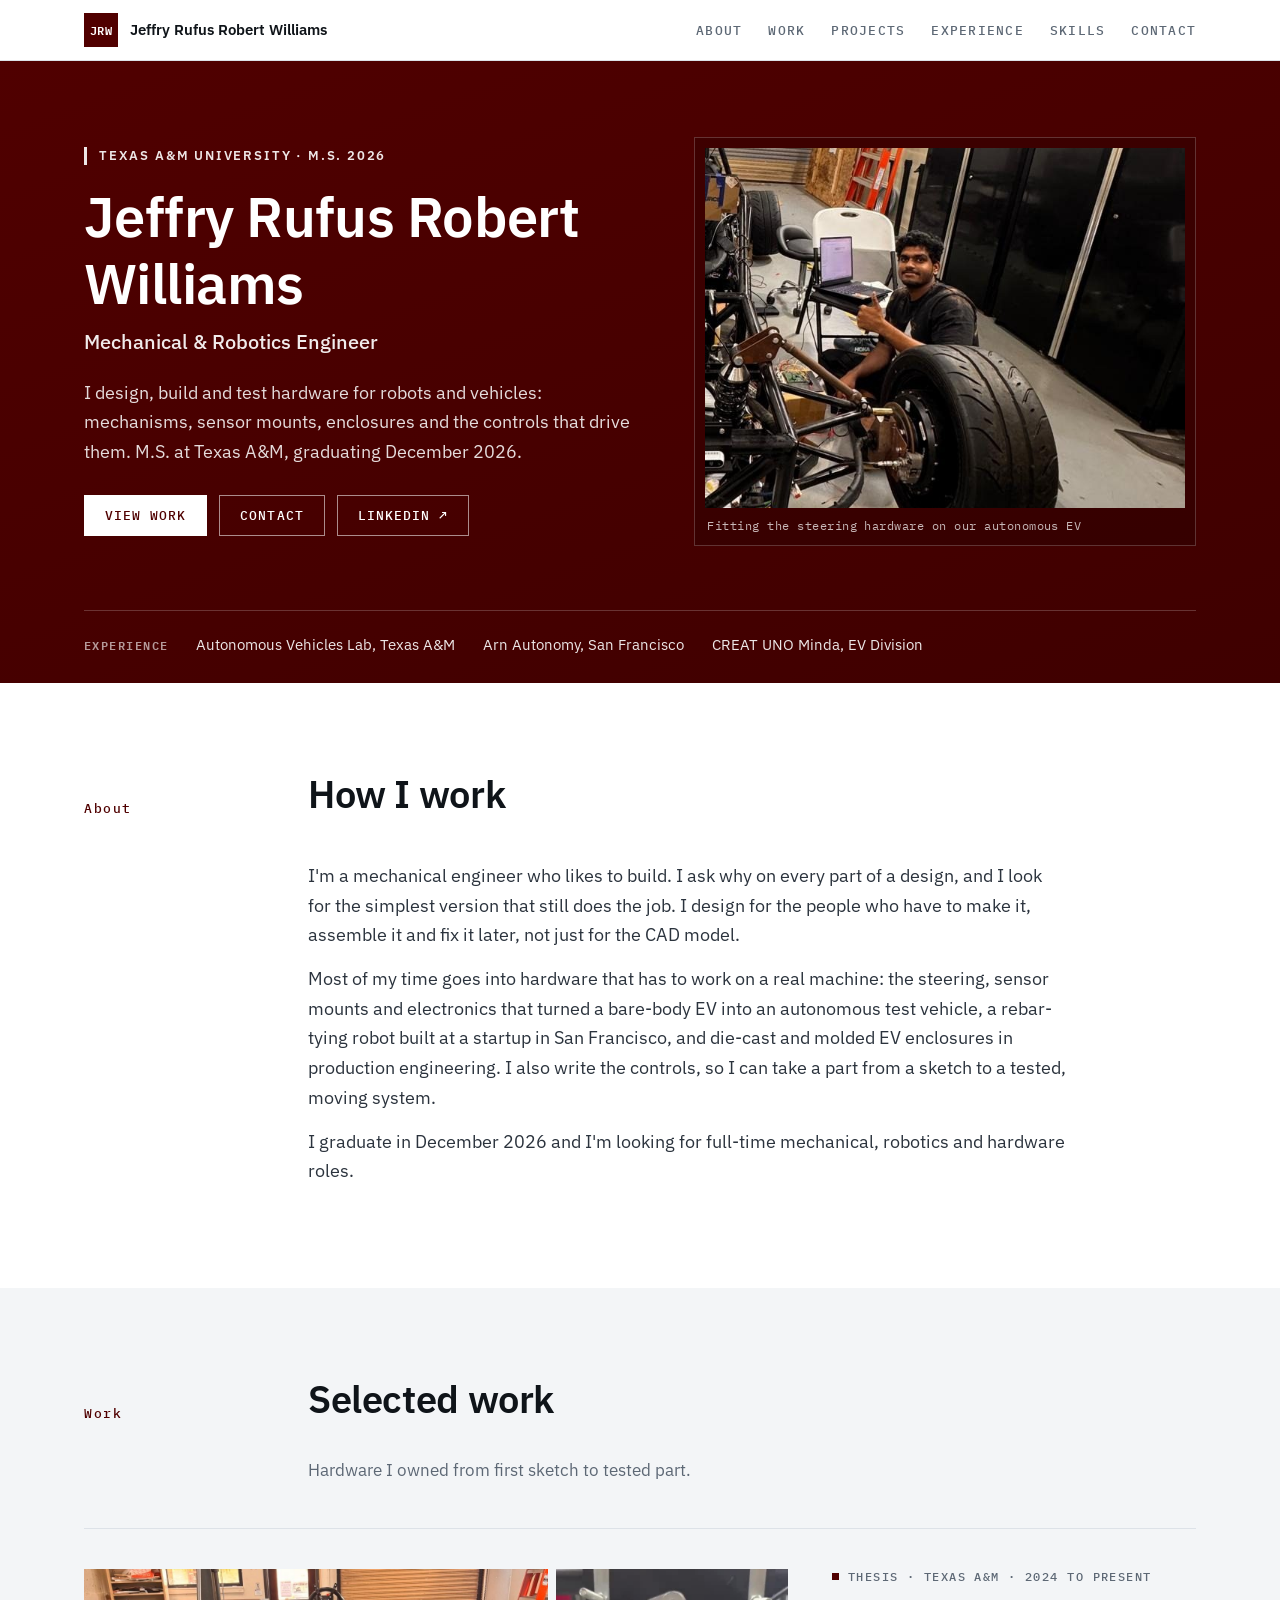
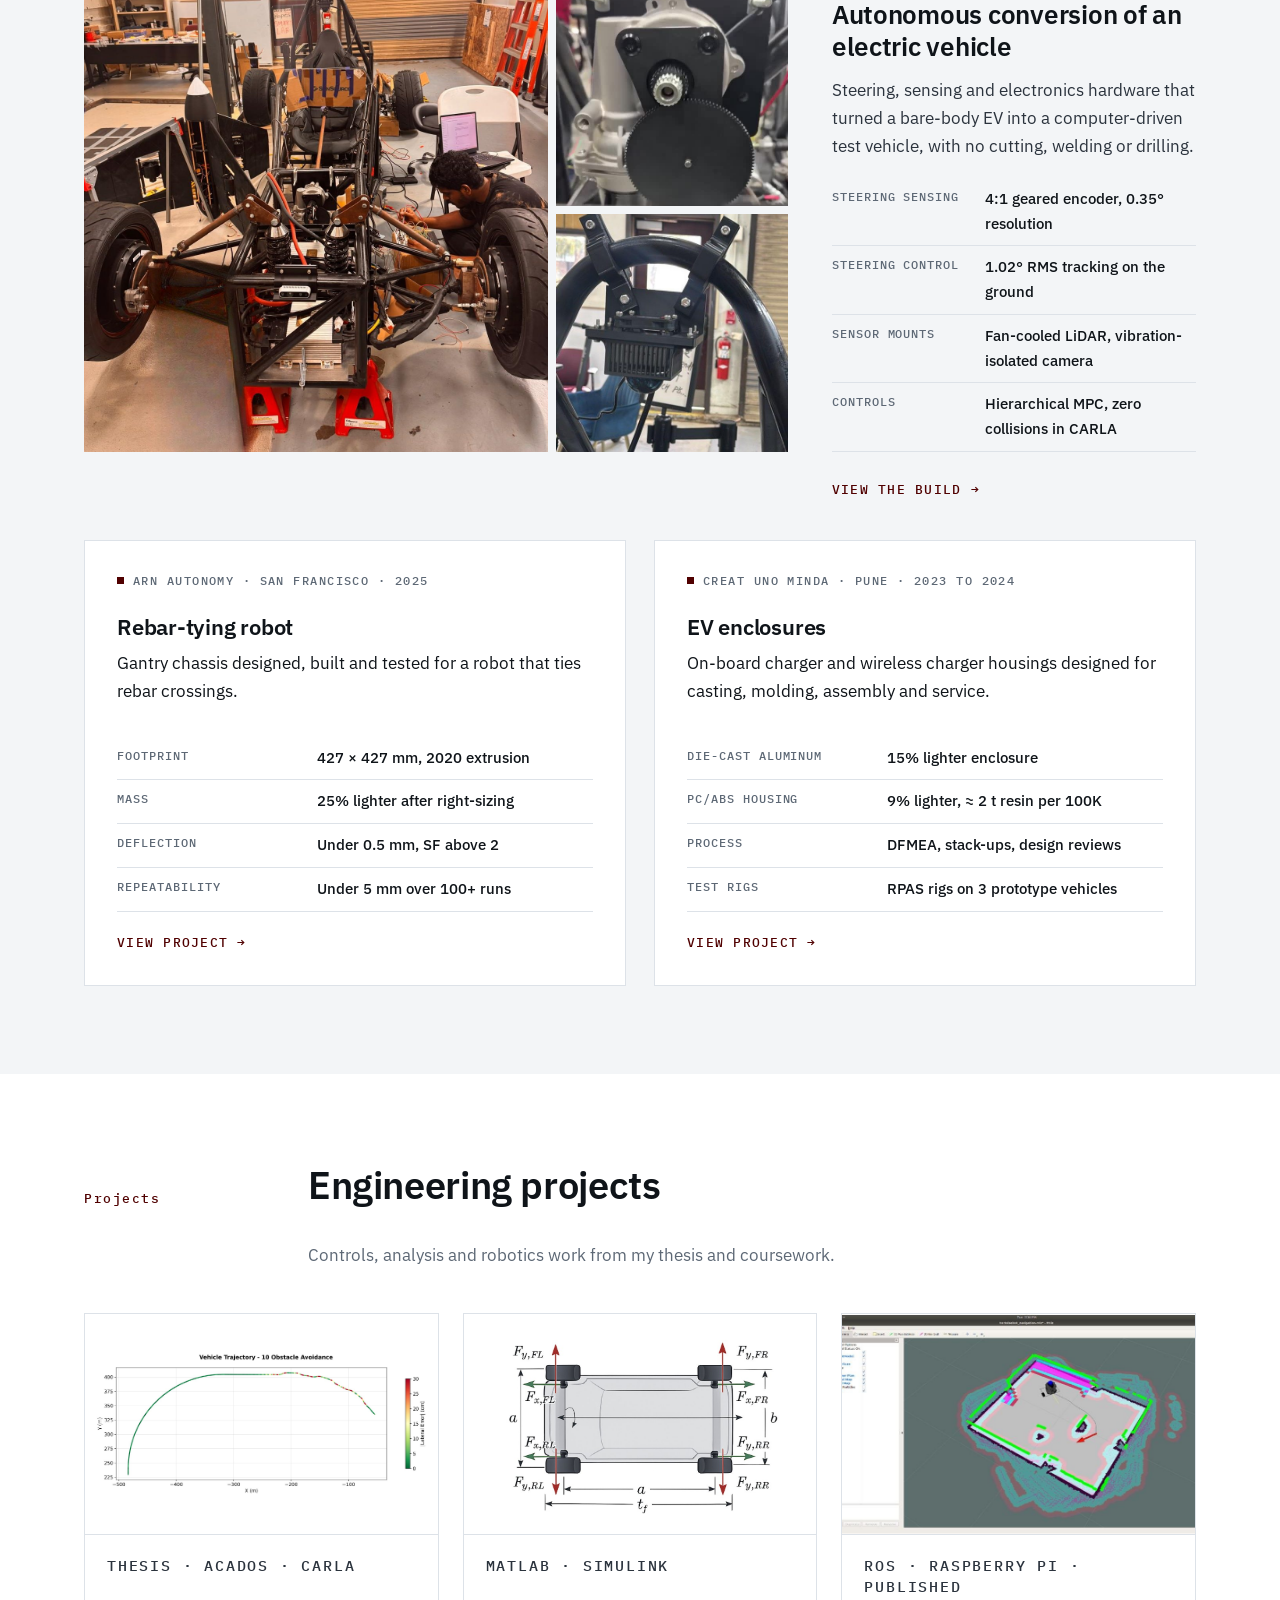
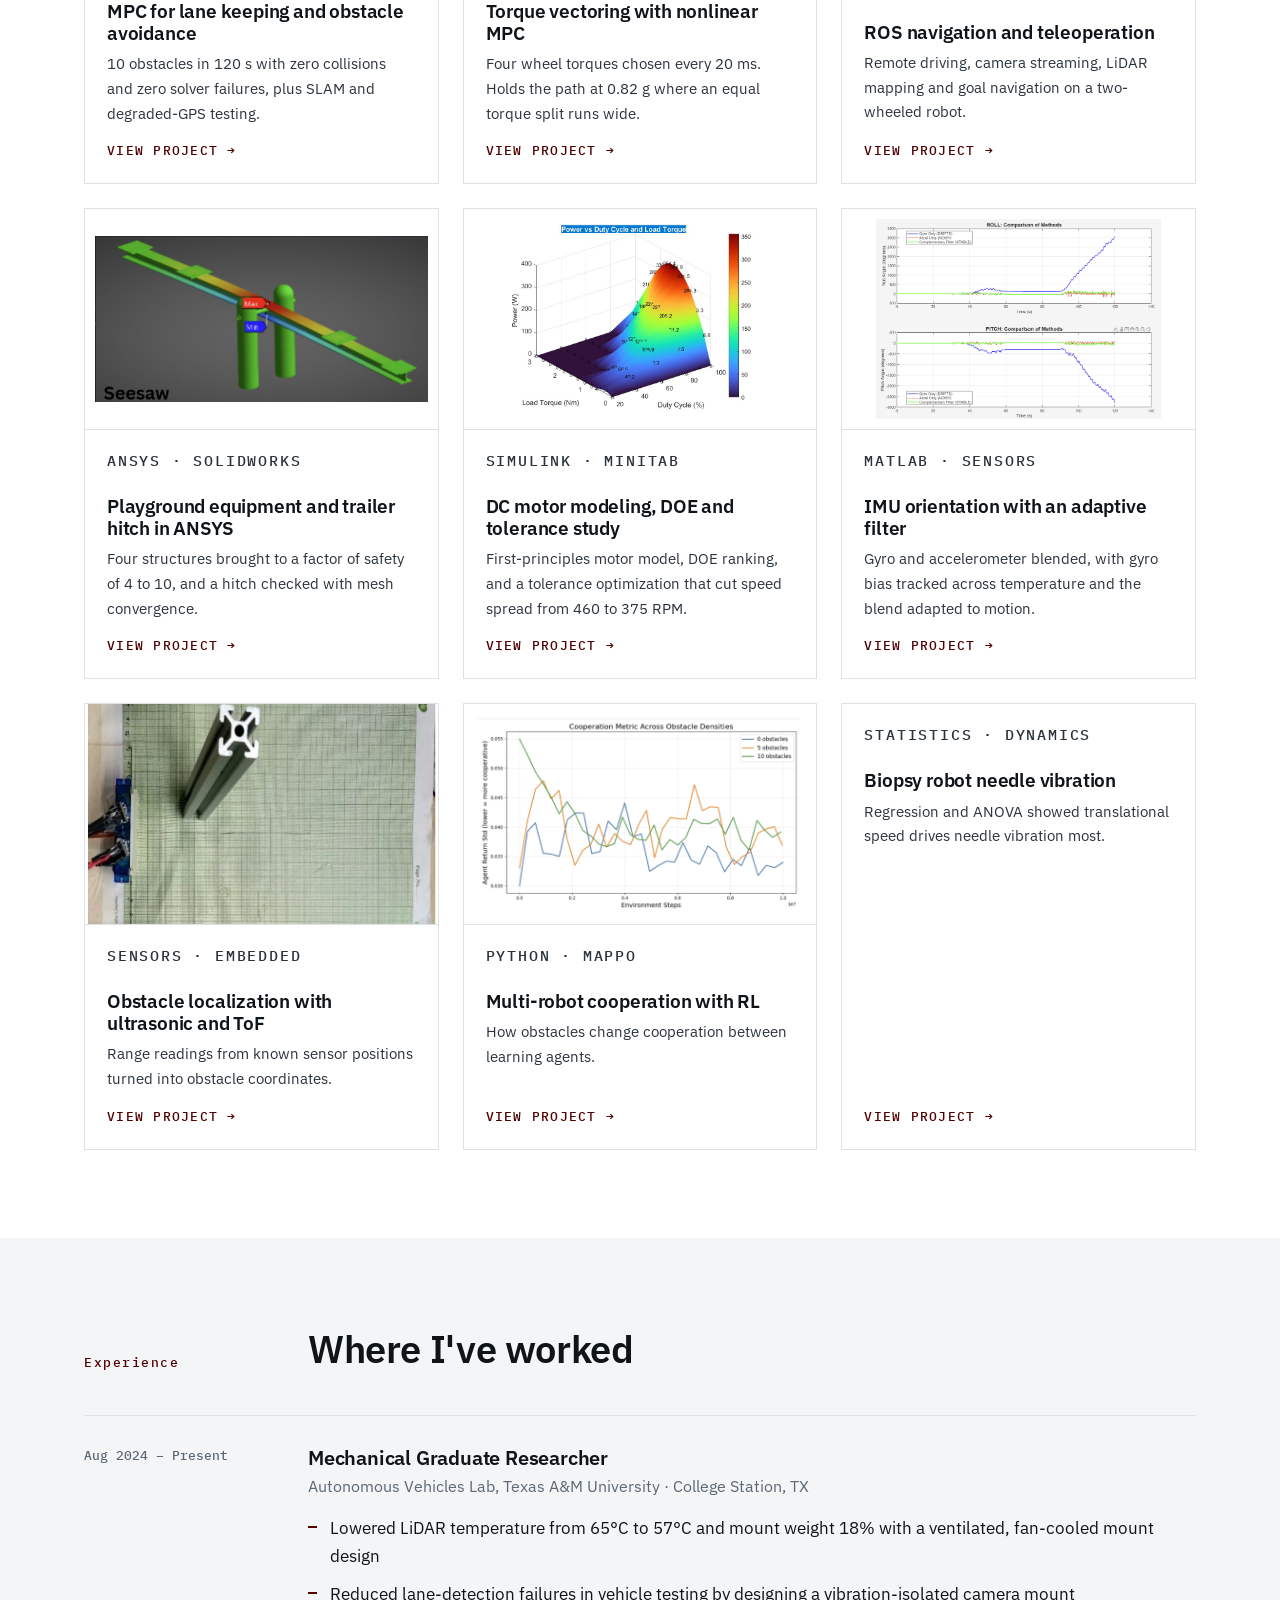
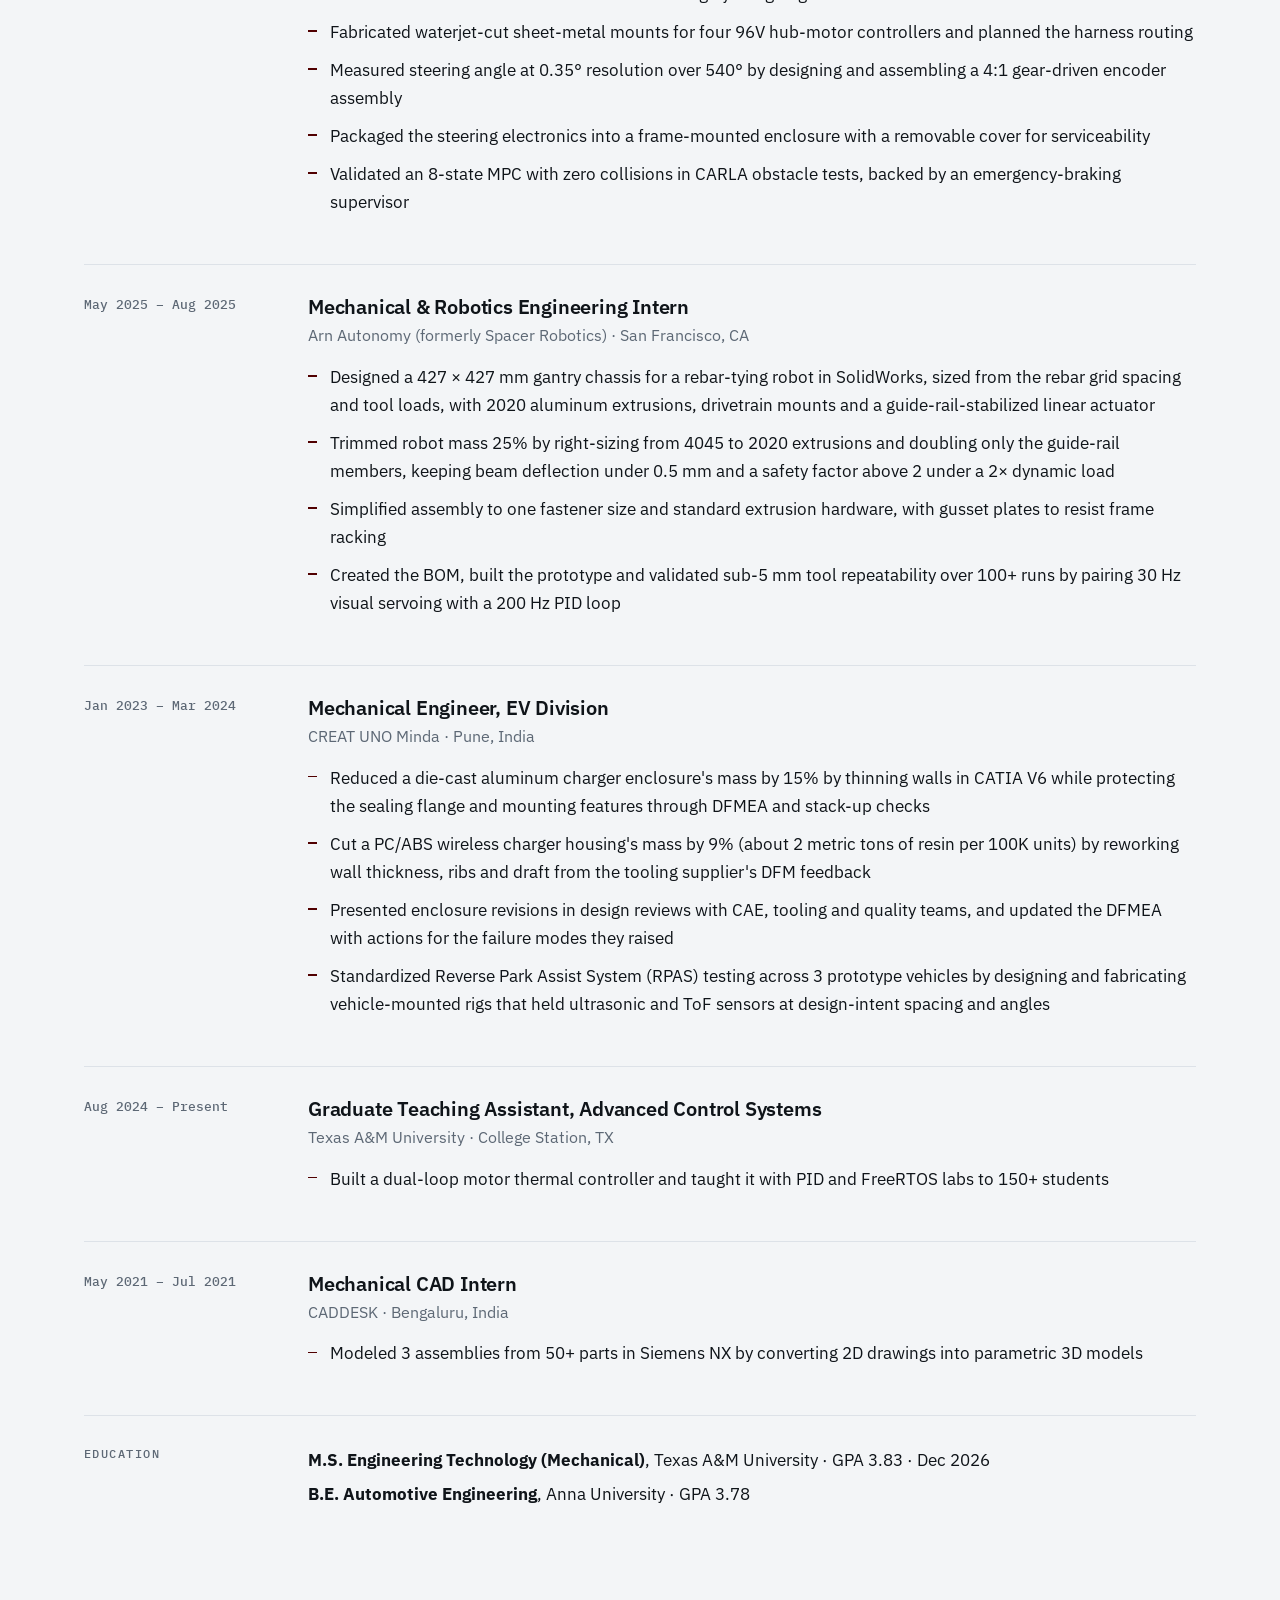
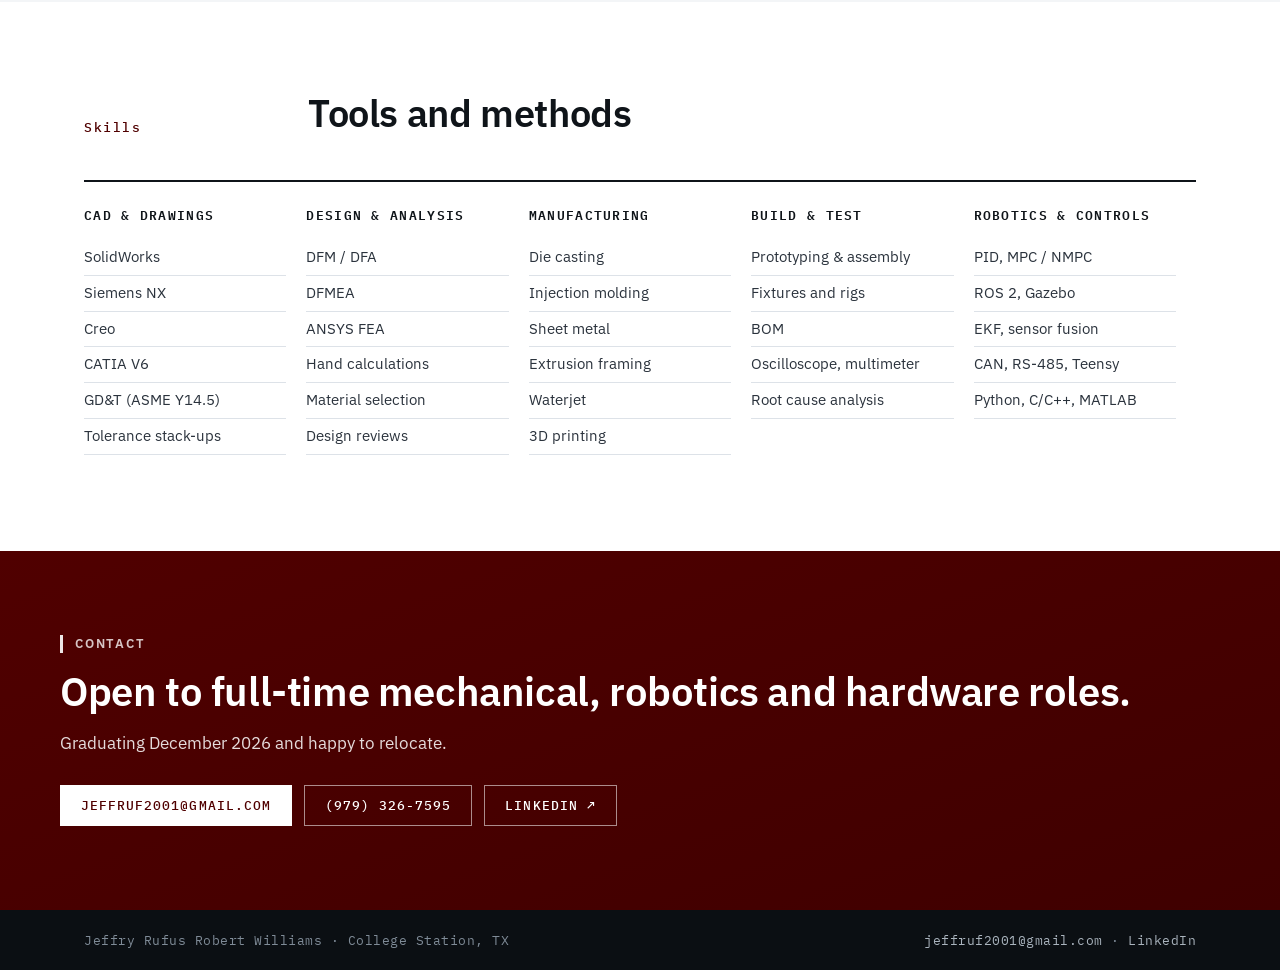
==== commit 53c6f6b9: "Texas A&M maroon theme, About section, no stat boxes" ====
--- a/index.html
+++ b/index.html
@@ -12,14 +12,14 @@
 <header class="top"><div class="wrap nav">
   <a class="brand" href="index.html"><span class="mark">JRW</span>Jeffry Rufus Robert Williams</a>
   <nav class="nav-links">
-    <a href="index.html#work">Work</a><a href="index.html#projects">Projects</a>
+    <a href="index.html#about">About</a><a href="index.html#work">Work</a><a href="index.html#projects">Projects</a>
     <a href="index.html#experience">Experience</a><a href="index.html#skills">Skills</a><a href="index.html#contact">Contact</a>
   </nav>
 </div></header>
-<div class="dark grid-bg"><div class="wrap">
+<div class="dark maroon"><div class="wrap">
 <div class="hero">
   <div>
-    <p class="label"><span class="dot"></span>Mechanical · Robotics · Controls</p>
+    <p class="school">Texas A&amp;M University · M.S. 2026</p>
     <h1>Jeffry Rufus Robert Williams</h1>
     <p class="role">Mechanical &amp; Robotics Engineer</p>
     <p class="lead">I design, build and test hardware for robots and vehicles: mechanisms, sensor mounts, enclosures
@@ -28,19 +28,31 @@
     <a class="btn ghost" href="https://www.linkedin.com/in/jeffryrwilliams/" target="_blank" rel="noreferrer">LinkedIn ↗</a></div>
   </div>
   <figure class="hero-photo"><img src="img-atv-me-working.jpg" alt="Jeffry fitting steering hardware on the autonomous vehicle">
-  <figcaption>FIG. 01 · Steering hardware, autonomous EV conversion</figcaption></figure>
+  <figcaption>Fitting the steering hardware on our autonomous EV</figcaption></figure>
 </div>
-<div class="specs">
-  <div class="spec"><b>0.35°</b><span>steering angle resolution, geared encoder drive</span></div>
-  <div class="spec"><b>1.02°</b><span>RMS steering tracking on the ground</span></div>
-  <div class="spec"><b>25%</b><span>lighter robot chassis at Arn Autonomy</span></div>
-  <div class="spec"><b>15%</b><span>lighter die-cast EV charger enclosure</span></div>
+<div class="where">
+  <span class="where-label">Experience</span>
+  <span>Autonomous Vehicles Lab, Texas A&amp;M</span><span>Arn Autonomy, San Francisco</span><span>CREAT UNO Minda, EV Division</span>
 </div>
 </div></div>
 
 <main>
-<section id="work"><div class="wrap">
-  <div class="sec-head"><div class="num">01 / WORK</div><h2>Selected work</h2><p>Hardware I owned from first sketch to tested part.</p></div>
+<section id="about"><div class="wrap">
+  <div class="sec-head"><div class="num">About</div><h2>How I work</h2></div>
+  <div class="about">
+    <p>I'm a mechanical engineer who likes to build. I ask why on every part of a design, and I look for the simplest
+    version that still does the job. I design for the people who have to make it, assemble it and fix it later, not just
+    for the CAD model.</p>
+    <p>Most of my time goes into hardware that has to work on a real machine: the steering, sensor mounts and
+    electronics that turned a bare-body EV into an autonomous test vehicle, a rebar-tying robot built at a startup in
+    San Francisco, and die-cast and molded EV enclosures in production engineering. I also write the controls, so I can
+    take a part from a sketch to a tested, moving system.</p>
+    <p>I graduate in December 2026 and I'm looking for full-time mechanical, robotics and hardware roles.</p>
+  </div>
+</div></section>
+
+<section id="work" class="alt"><div class="wrap">
+  <div class="sec-head"><div class="num">Work</div><h2>Selected work</h2><p>Hardware I owned from first sketch to tested part.</p></div>
 
   <div class="feature">
     <div class="mosaic">
@@ -75,8 +87,8 @@
   </div>
 </div></section>
 
-<section id="projects" class="alt"><div class="wrap">
-  <div class="sec-head"><div class="num">02 / PROJECTS</div><h2>Engineering projects</h2><p>Controls, analysis and robotics work from my thesis and coursework.</p></div>
+<section id="projects"><div class="wrap">
+  <div class="sec-head"><div class="num">Projects</div><h2>Engineering projects</h2><p>Controls, analysis and robotics work from my thesis and coursework.</p></div>
   <div class="cards">
     <a class="card" href="project-carla-mpc.html"><div class="thumb fit"><img src="img-thesis-trajectory.jpg" alt="MPC for lane keeping and obstacle avoidance" loading="lazy"></div><div class="body"><p class="label">Thesis · acados · CARLA</p><h3>MPC for lane keeping and obstacle avoidance</h3><p>10 obstacles in 120 s with zero collisions and zero solver failures, plus SLAM and degraded-GPS testing.</p><span class="more">View project →</span></div></a>
     <a class="card" href="project-nmpc-tv.html"><div class="thumb fit"><img src="img-tv-forces.jpg" alt="Torque vectoring with nonlinear MPC" loading="lazy"></div><div class="body"><p class="label">MATLAB · Simulink</p><h3>Torque vectoring with nonlinear MPC</h3><p>Four wheel torques chosen every 20 ms. Holds the path at 0.82 g where an equal torque split runs wide.</p><span class="more">View project →</span></div></a>
@@ -90,8 +102,8 @@
   </div>
 </div></section>
 
-<section id="experience"><div class="wrap">
-  <div class="sec-head"><div class="num">03 / EXPERIENCE</div><h2>Experience</h2></div>
+<section id="experience" class="alt"><div class="wrap">
+  <div class="sec-head"><div class="num">Experience</div><h2>Where I&#x27;ve worked</h2></div>
   <div class="job"><div class="when">Aug 2024 – Present</div><div><h3>Mechanical Graduate Researcher</h3><p class="org">Autonomous Vehicles Lab, Texas A&amp;M University · College Station, TX</p><ul class="points"><li>Lowered LiDAR temperature from 65°C to 57°C and mount weight 18% with a ventilated, fan-cooled mount design</li><li>Reduced lane-detection failures in vehicle testing by designing a vibration-isolated camera mount</li><li>Fabricated waterjet-cut sheet-metal mounts for four 96V hub-motor controllers and planned the harness routing</li><li>Measured steering angle at 0.35° resolution over 540° by designing and assembling a 4:1 gear-driven encoder assembly</li><li>Packaged the steering electronics into a frame-mounted enclosure with a removable cover for serviceability</li><li>Validated an 8-state MPC with zero collisions in CARLA obstacle tests, backed by an emergency-braking supervisor</li></ul></div></div>
   <div class="job"><div class="when">May 2025 – Aug 2025</div><div><h3>Mechanical &amp; Robotics Engineering Intern</h3><p class="org">Arn Autonomy (formerly Spacer Robotics) · San Francisco, CA</p><ul class="points"><li>Designed a 427 × 427 mm gantry chassis for a rebar-tying robot in SolidWorks, sized from the rebar grid spacing and tool loads, with 2020 aluminum extrusions, drivetrain mounts and a guide-rail-stabilized linear actuator</li><li>Trimmed robot mass 25% by right-sizing from 4045 to 2020 extrusions and doubling only the guide-rail members, keeping beam deflection under 0.5 mm and a safety factor above 2 under a 2× dynamic load</li><li>Simplified assembly to one fastener size and standard extrusion hardware, with gusset plates to resist frame racking</li><li>Created the BOM, built the prototype and validated sub-5 mm tool repeatability over 100+ runs by pairing 30 Hz visual servoing with a 200 Hz PID loop</li></ul></div></div>
   <div class="job"><div class="when">Jan 2023 – Mar 2024</div><div><h3>Mechanical Engineer, EV Division</h3><p class="org">CREAT UNO Minda · Pune, India</p><ul class="points"><li>Reduced a die-cast aluminum charger enclosure's mass by 15% by thinning walls in CATIA V6 while protecting the sealing flange and mounting features through DFMEA and stack-up checks</li><li>Cut a PC/ABS wireless charger housing's mass by 9% (about 2 metric tons of resin per 100K units) by reworking wall thickness, ribs and draft from the tooling supplier's DFM feedback</li><li>Presented enclosure revisions in design reviews with CAE, tooling and quality teams, and updated the DFMEA with actions for the failure modes they raised</li><li>Standardized Reverse Park Assist System (RPAS) testing across 3 prototype vehicles by designing and fabricating vehicle-mounted rigs that held ultrasonic and ToF sensors at design-intent spacing and angles</li></ul></div></div>
@@ -102,8 +114,8 @@
     <p><b>B.E. Automotive Engineering</b>, Anna University · GPA 3.78</p></div></div>
 </div></section>
 
-<section id="skills" class="alt"><div class="wrap">
-  <div class="sec-head"><div class="num">04 / SKILLS</div><h2>Tools and methods</h2></div>
+<section id="skills"><div class="wrap">
+  <div class="sec-head"><div class="num">Skills</div><h2>Tools and methods</h2></div>
   <div class="skills">
     <div class="skill"><h3>CAD &amp; drawings</h3><ul><li>SolidWorks</li><li>Siemens NX</li><li>Creo</li><li>CATIA V6</li><li>GD&amp;T (ASME Y14.5)</li><li>Tolerance stack-ups</li></ul></div>
     <div class="skill"><h3>Design &amp; analysis</h3><ul><li>DFM / DFA</li><li>DFMEA</li><li>ANSYS FEA</li><li>Hand calculations</li><li>Material selection</li><li>Design reviews</li></ul></div>
@@ -113,8 +125,8 @@
   </div>
 </div></section>
 
-<div id="contact" class="dark grid-bg"><div class="wrap contact">
-  <p class="label"><span class="dot"></span>05 / Contact</p>
+<div id="contact" class="dark maroon"><div class="wrap contact">
+  <p class="school">Contact</p>
   <h2>Open to full-time mechanical, robotics and hardware roles.</h2>
   <p>Graduating December 2026 and happy to relocate.</p>
   <div class="btns"><a class="btn" href="mailto:jeffruf2001@gmail.com">jeffruf2001@gmail.com</a><a class="btn ghost" href="tel:+19793267595">(979) 326-7595</a>
--- a/style.css
+++ b/style.css
@@ -2,7 +2,7 @@
 :root{
   --ink:#0f1419; --ink-2:#2b333d; --steel:#5d6875; --line:#dde2e8; --line-2:#c9d0d8;
   --paper:#ffffff; --alt:#f3f5f7; --dark:#11161c; --dark-2:#1a2129; --dark-line:#2c3540;
-  --on-dark:#e9edf1; --on-dark-2:#9aa6b2; --accent:#e0561b; --accent-2:#ff7a3d;
+  --on-dark:#e9edf1; --on-dark-2:#9aa6b2; --accent:#500000; --accent-2:#732f2f; --maroon:#500000; --maroon-2:#3f0000;
   --sans:"IBM Plex Sans",system-ui,-apple-system,"Segoe UI",Roboto,Arial,sans-serif;
   --mono:"IBM Plex Mono",ui-monospace,SFMono-Regular,Menlo,Consolas,monospace;
   --w:1160px;
@@ -21,13 +21,13 @@
 .label .dot{display:inline-block;width:7px;height:7px;background:var(--accent);margin-right:9px;vertical-align:1px}
 
 /* header */
-.top{position:sticky;top:0;z-index:20;background:rgba(17,22,28,.96);backdrop-filter:blur(6px);border-bottom:1px solid var(--dark-line)}
+.top{position:sticky;top:0;z-index:20;background:rgba(255,255,255,.97);backdrop-filter:blur(6px);border-bottom:1px solid var(--line)}
 .nav{display:flex;align-items:center;justify-content:space-between;height:60px;gap:16px}
-.brand{display:flex;align-items:center;gap:12px;text-decoration:none;color:var(--on-dark);font-weight:600;font-size:15px;white-space:nowrap}
-.mark{display:grid;place-items:center;width:34px;height:34px;border:1.5px solid var(--accent);color:var(--accent);font:600 12px var(--mono);letter-spacing:.04em}
+.brand{display:flex;align-items:center;gap:12px;text-decoration:none;color:var(--ink);font-weight:600;font-size:15px;white-space:nowrap}
+.mark{display:grid;place-items:center;width:34px;height:34px;background:var(--maroon);color:#fff;font:600 12px var(--mono);letter-spacing:.04em}
 .nav-links{display:flex;gap:26px}
-.nav-links a{color:var(--on-dark-2);text-decoration:none;font:500 12.5px var(--mono);letter-spacing:.1em;text-transform:uppercase}
-.nav-links a:hover{color:#fff}
+.nav-links a{color:var(--steel);text-decoration:none;font:500 12.5px var(--mono);letter-spacing:.1em;text-transform:uppercase}
+.nav-links a:hover{color:var(--maroon)}
 
 /* dark bands */
 .dark{background:var(--dark);color:var(--on-dark);position:relative}
@@ -205,3 +205,22 @@
   section{padding:60px 0}
   .panel{padding:24px}
 }
+
+/* Texas A&M maroon theme */
+.maroon{background:linear-gradient(160deg,var(--maroon) 0%,var(--maroon-2) 100%);--dark-line:rgba(255,255,255,.18);--on-dark-2:rgba(255,255,255,.72)}
+.maroon .hero .role{color:#fff;opacity:.92}
+.maroon .hero p.lead,.maroon .page-hero .lead,.maroon .contact p{color:rgba(255,255,255,.86)}
+.maroon .btn{background:#fff;border-color:#fff;color:var(--maroon)}
+.maroon .btn:hover{background:#f1e6e6;border-color:#f1e6e6}
+.maroon .btn.ghost{background:transparent;border-color:rgba(255,255,255,.55);color:#fff}
+.maroon .btn.ghost:hover{border-color:#fff;color:#fff}
+.maroon .label .dot{background:#fff}
+.maroon .hero-photo,.maroon .cover{background:rgba(0,0,0,.18);border-color:rgba(255,255,255,.2)}
+.school{font:600 13px/1.4 var(--sans);letter-spacing:.14em;text-transform:uppercase;color:#fff;opacity:.9;margin:0;padding-left:12px;border-left:3px solid #fff}
+.where{display:flex;flex-wrap:wrap;align-items:center;gap:10px 28px;padding:22px 0 26px;border-top:1px solid rgba(255,255,255,.2);font-size:15px;color:rgba(255,255,255,.9)}
+.where-label{font:600 12px var(--mono);letter-spacing:.12em;text-transform:uppercase;color:rgba(255,255,255,.6)}
+.about{max-width:760px;margin-left:224px;font-size:18px;color:var(--ink-2)}
+.results{border-left:3px solid var(--maroon);padding:4px 0 4px 16px;margin:18px 0 6px;color:var(--ink-2)}
+.results span{display:block;font:600 11.5px var(--mono);letter-spacing:.12em;text-transform:uppercase;color:var(--maroon);margin-bottom:2px}
+.results b{color:var(--ink)}
+@media (max-width:960px){.about{margin-left:0}}
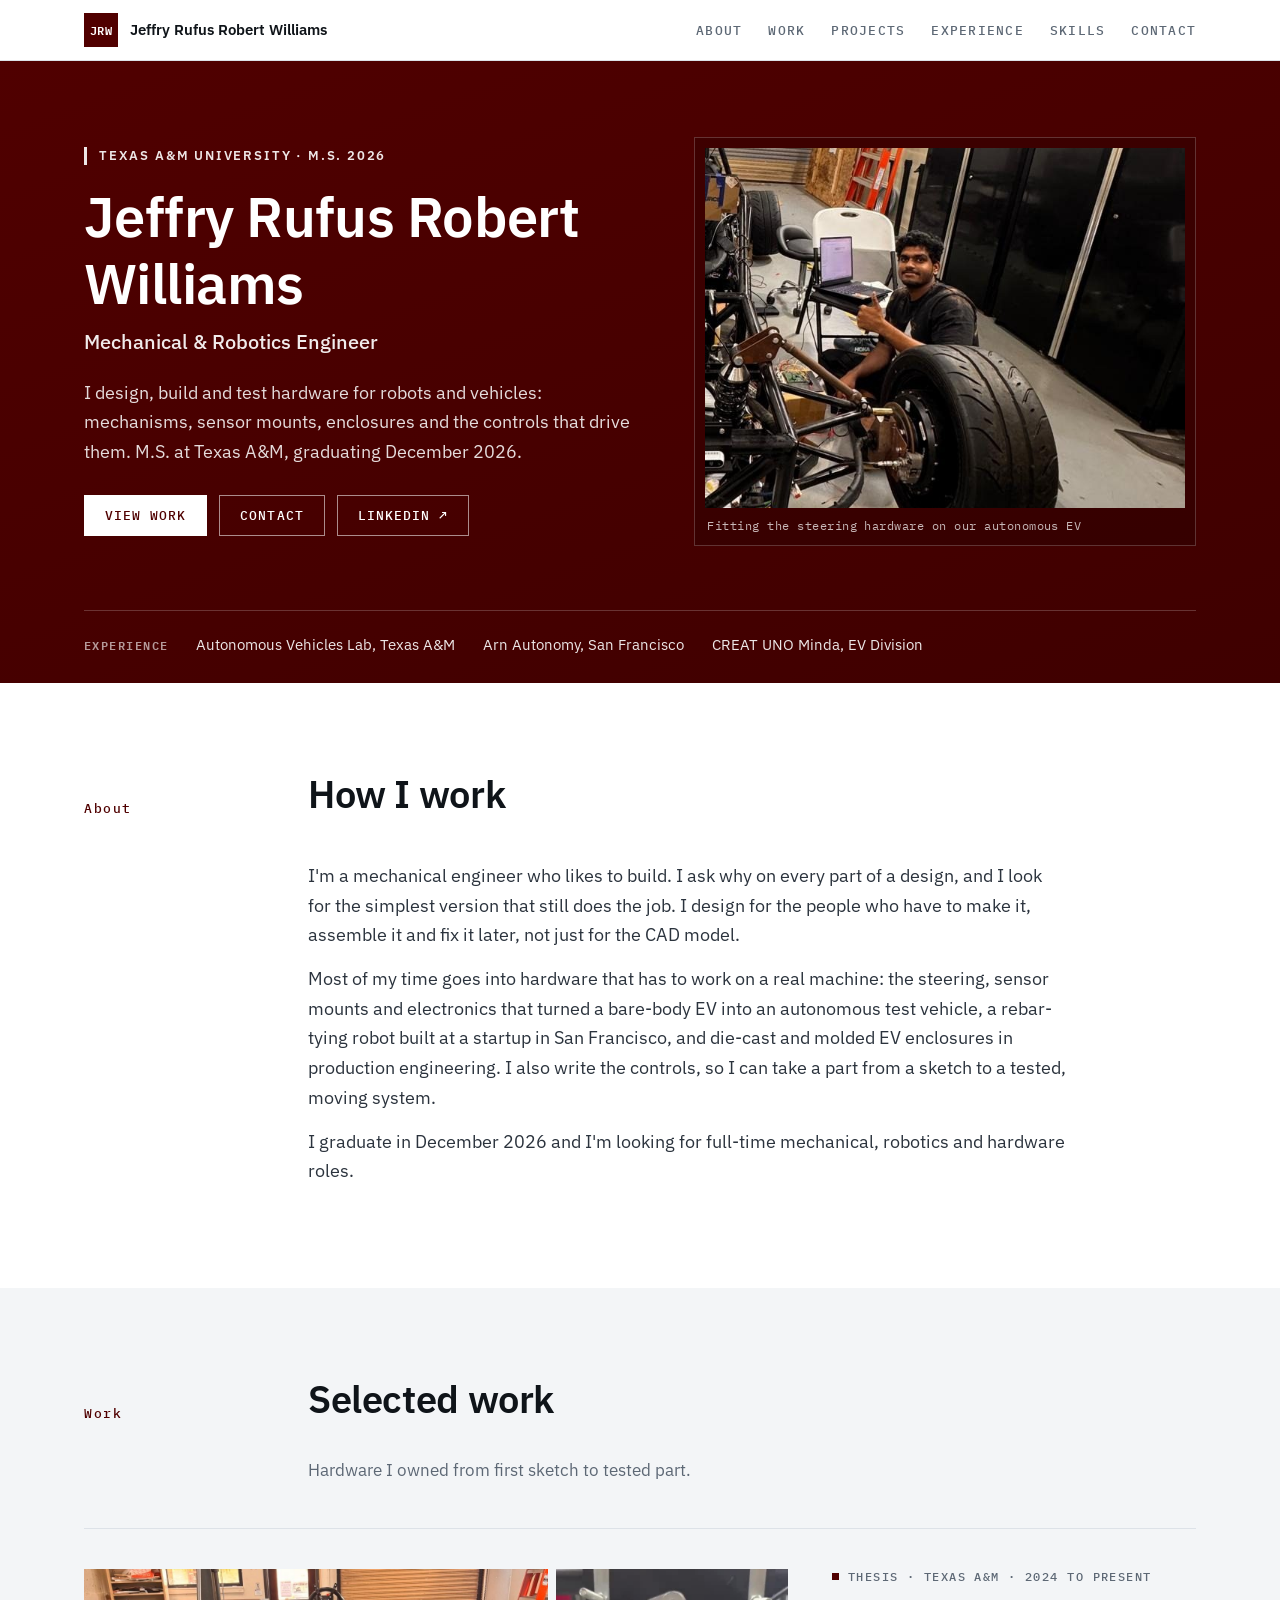
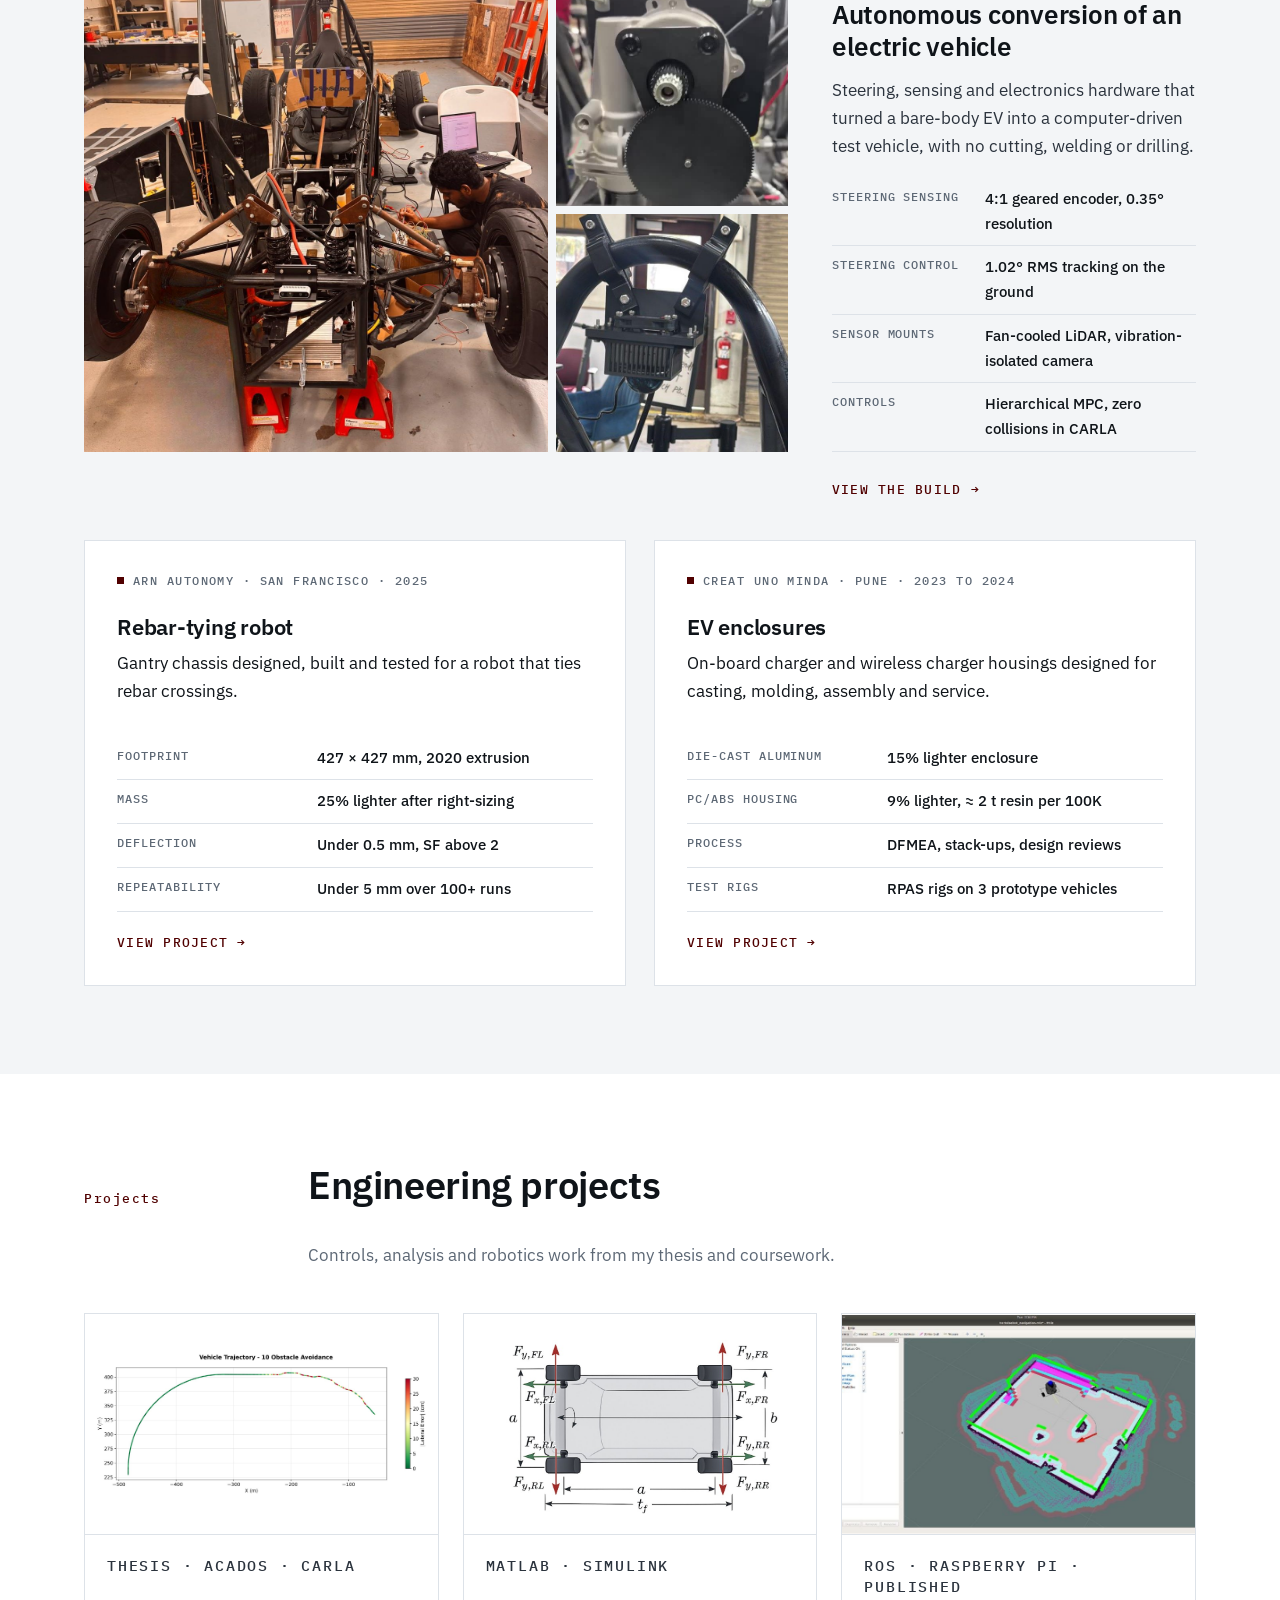
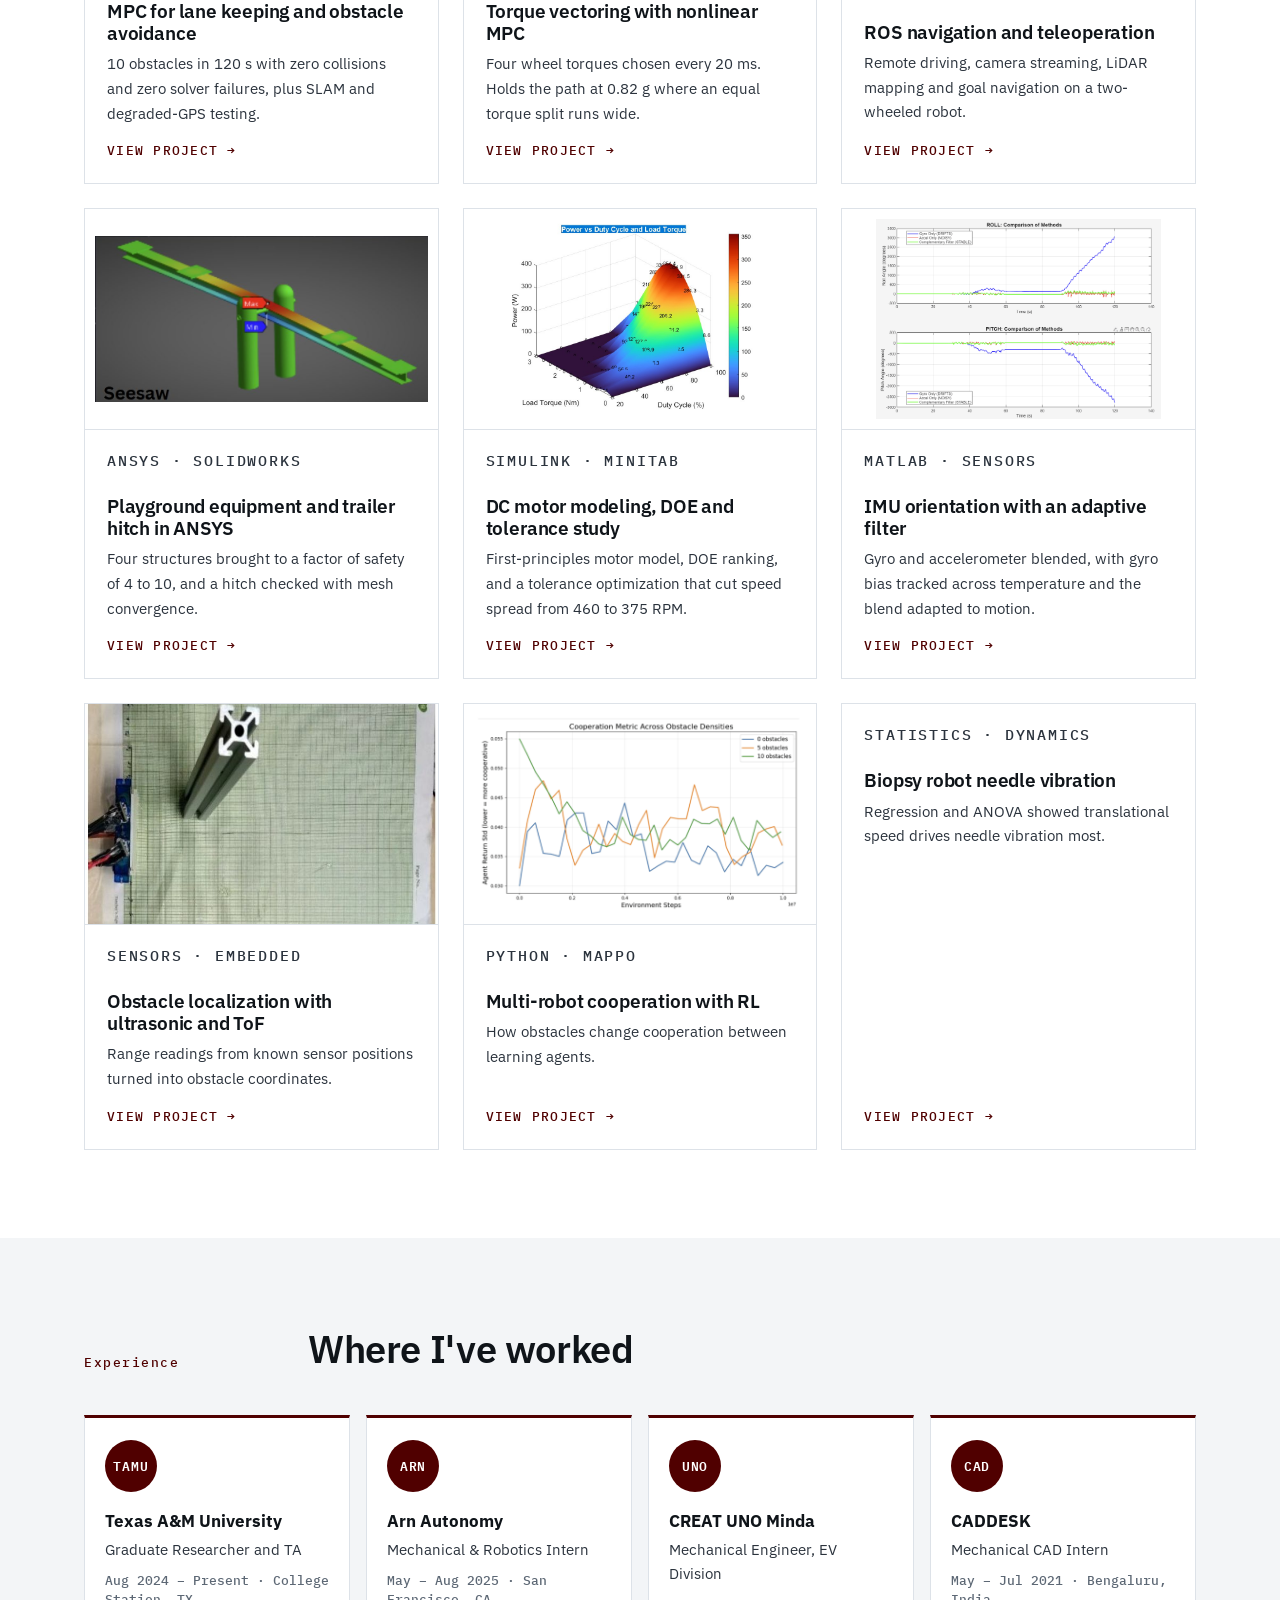
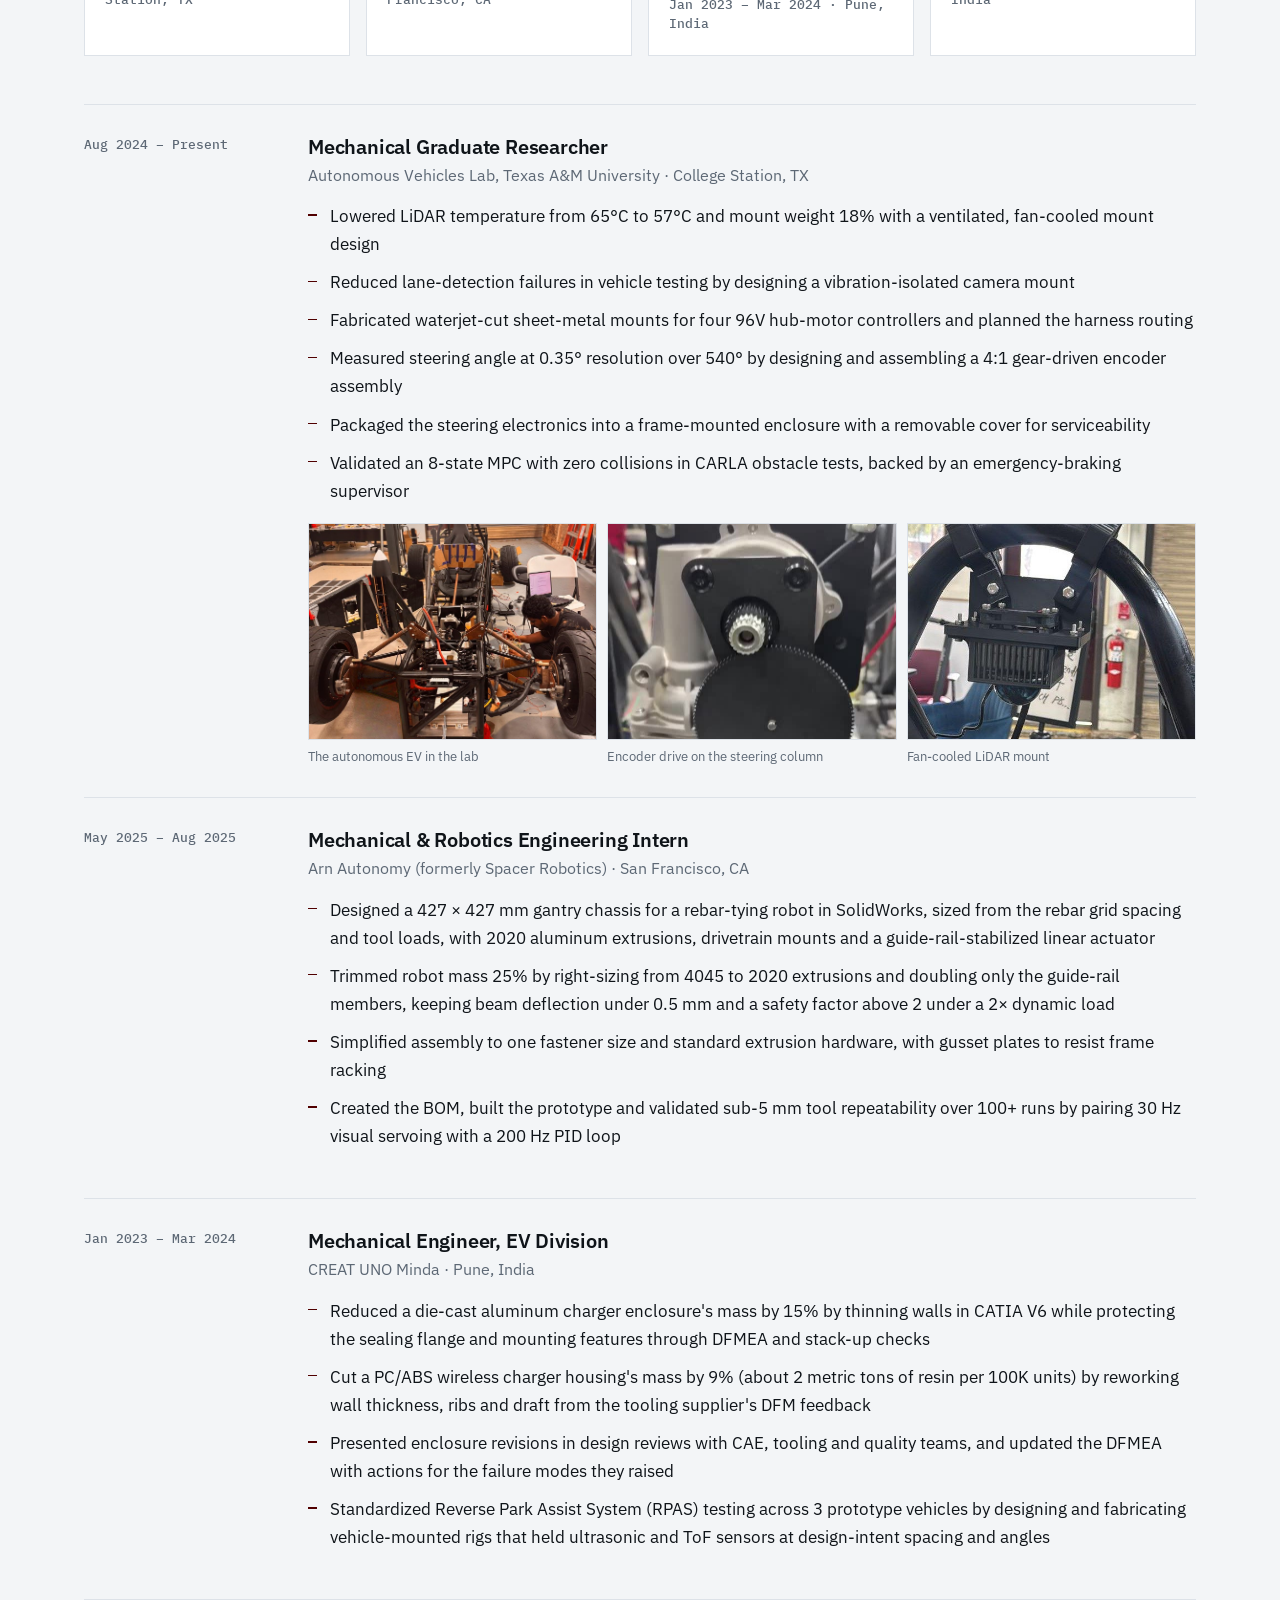
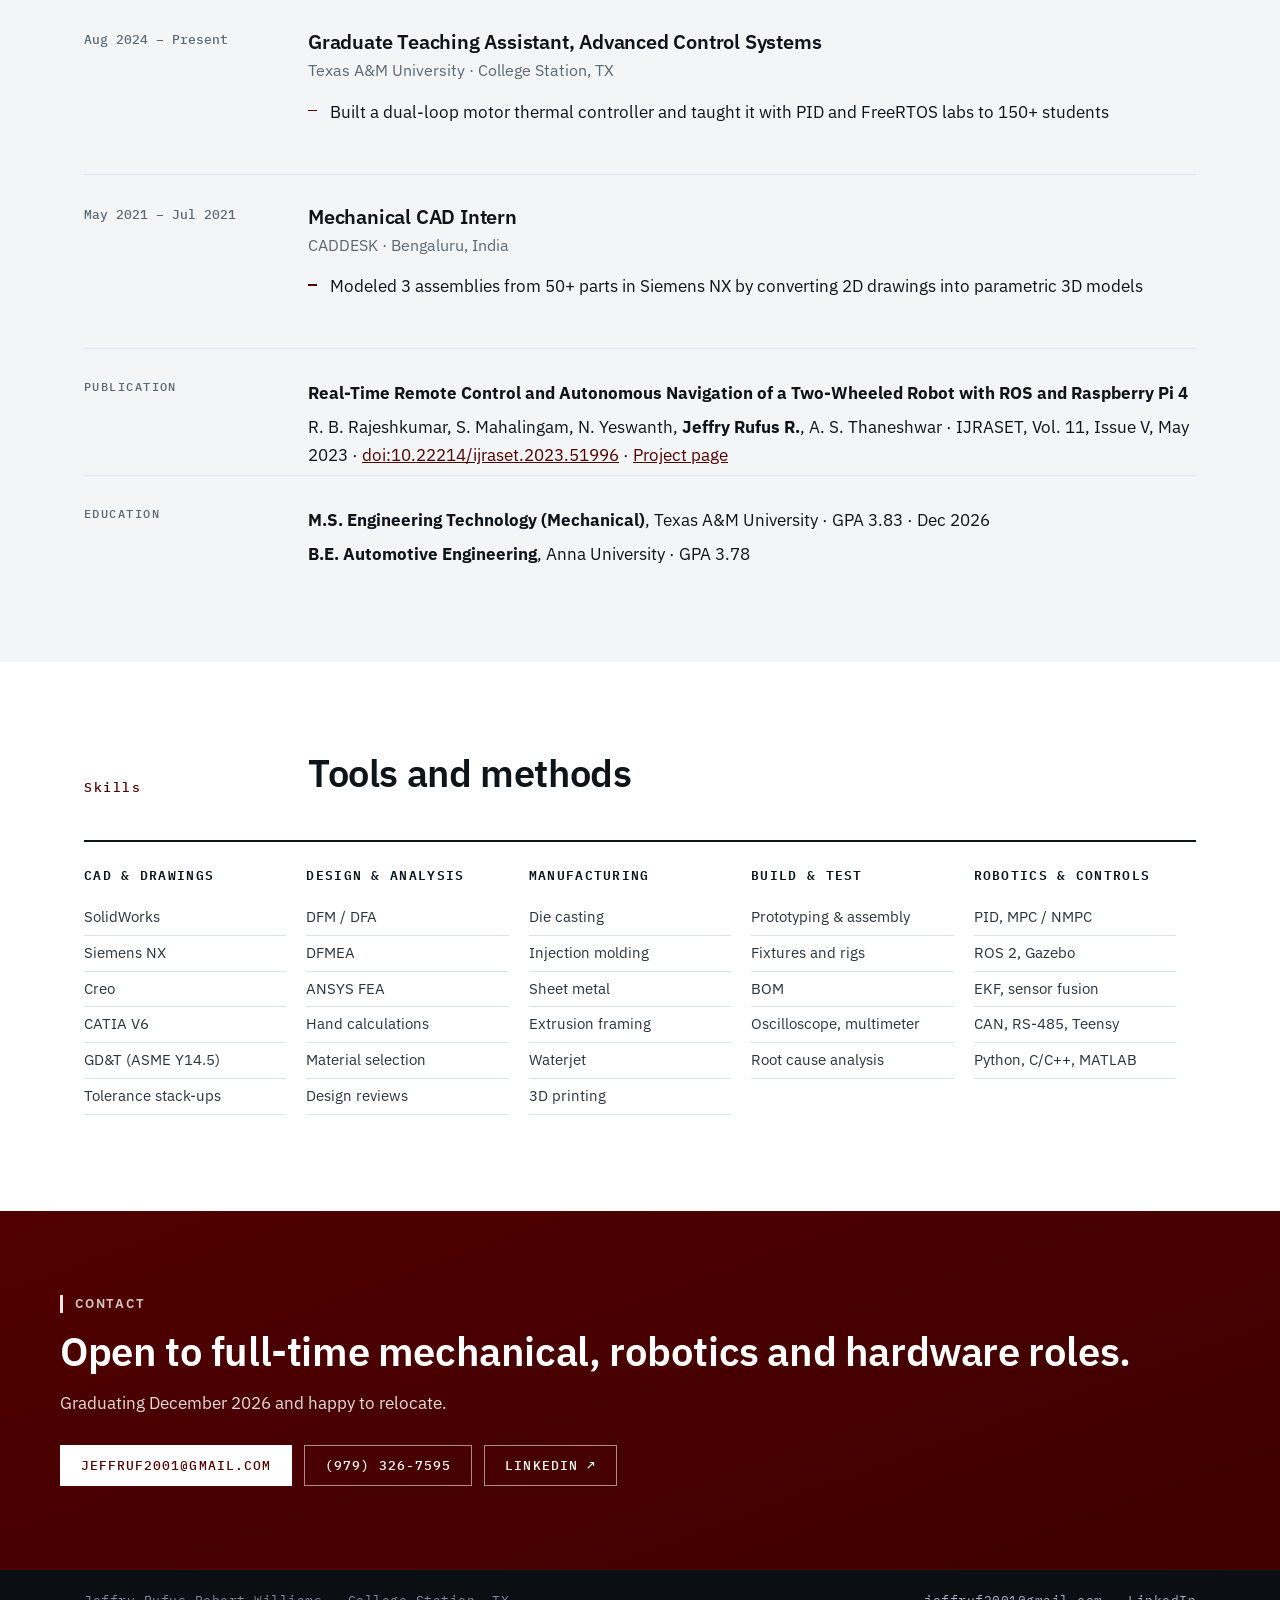
==== commit 9190d7b7: "Employer row, lab photos, publication" ====
--- a/index.html
+++ b/index.html
@@ -104,11 +104,22 @@
 
 <section id="experience" class="alt"><div class="wrap">
   <div class="sec-head"><div class="num">Experience</div><h2>Where I&#x27;ve worked</h2></div>
-  <div class="job"><div class="when">Aug 2024 – Present</div><div><h3>Mechanical Graduate Researcher</h3><p class="org">Autonomous Vehicles Lab, Texas A&amp;M University · College Station, TX</p><ul class="points"><li>Lowered LiDAR temperature from 65°C to 57°C and mount weight 18% with a ventilated, fan-cooled mount design</li><li>Reduced lane-detection failures in vehicle testing by designing a vibration-isolated camera mount</li><li>Fabricated waterjet-cut sheet-metal mounts for four 96V hub-motor controllers and planned the harness routing</li><li>Measured steering angle at 0.35° resolution over 540° by designing and assembling a 4:1 gear-driven encoder assembly</li><li>Packaged the steering electronics into a frame-mounted enclosure with a removable cover for serviceability</li><li>Validated an 8-state MPC with zero collisions in CARLA obstacle tests, backed by an emergency-braking supervisor</li></ul></div></div>
-  <div class="job"><div class="when">May 2025 – Aug 2025</div><div><h3>Mechanical &amp; Robotics Engineering Intern</h3><p class="org">Arn Autonomy (formerly Spacer Robotics) · San Francisco, CA</p><ul class="points"><li>Designed a 427 × 427 mm gantry chassis for a rebar-tying robot in SolidWorks, sized from the rebar grid spacing and tool loads, with 2020 aluminum extrusions, drivetrain mounts and a guide-rail-stabilized linear actuator</li><li>Trimmed robot mass 25% by right-sizing from 4045 to 2020 extrusions and doubling only the guide-rail members, keeping beam deflection under 0.5 mm and a safety factor above 2 under a 2× dynamic load</li><li>Simplified assembly to one fastener size and standard extrusion hardware, with gusset plates to resist frame racking</li><li>Created the BOM, built the prototype and validated sub-5 mm tool repeatability over 100+ runs by pairing 30 Hz visual servoing with a 200 Hz PID loop</li></ul></div></div>
-  <div class="job"><div class="when">Jan 2023 – Mar 2024</div><div><h3>Mechanical Engineer, EV Division</h3><p class="org">CREAT UNO Minda · Pune, India</p><ul class="points"><li>Reduced a die-cast aluminum charger enclosure's mass by 15% by thinning walls in CATIA V6 while protecting the sealing flange and mounting features through DFMEA and stack-up checks</li><li>Cut a PC/ABS wireless charger housing's mass by 9% (about 2 metric tons of resin per 100K units) by reworking wall thickness, ribs and draft from the tooling supplier's DFM feedback</li><li>Presented enclosure revisions in design reviews with CAE, tooling and quality teams, and updated the DFMEA with actions for the failure modes they raised</li><li>Standardized Reverse Park Assist System (RPAS) testing across 3 prototype vehicles by designing and fabricating vehicle-mounted rigs that held ultrasonic and ToF sensors at design-intent spacing and angles</li></ul></div></div>
+  <div class="orgs">
+    <a class="org-tile" href="#job-tamu"><span class="mono-mark">TAMU</span><b>Texas A&amp;M University</b><span>Graduate Researcher and TA</span><span class="when">Aug 2024 – Present · College Station, TX</span></a>
+    <a class="org-tile" href="#job-arn"><span class="mono-mark">ARN</span><b>Arn Autonomy</b><span>Mechanical &amp; Robotics Intern</span><span class="when">May – Aug 2025 · San Francisco, CA</span></a>
+    <a class="org-tile" href="#job-minda"><span class="mono-mark">UNO</span><b>CREAT UNO Minda</b><span>Mechanical Engineer, EV Division</span><span class="when">Jan 2023 – Mar 2024 · Pune, India</span></a>
+    <a class="org-tile" href="#job-caddesk"><span class="mono-mark">CAD</span><b>CADDESK</b><span>Mechanical CAD Intern</span><span class="when">May – Jul 2021 · Bengaluru, India</span></a>
+  </div>
+  <div class="job" id="job-tamu"><div class="when">Aug 2024 – Present</div><div><h3>Mechanical Graduate Researcher</h3><p class="org">Autonomous Vehicles Lab, Texas A&amp;M University · College Station, TX</p><ul class="points"><li>Lowered LiDAR temperature from 65°C to 57°C and mount weight 18% with a ventilated, fan-cooled mount design</li><li>Reduced lane-detection failures in vehicle testing by designing a vibration-isolated camera mount</li><li>Fabricated waterjet-cut sheet-metal mounts for four 96V hub-motor controllers and planned the harness routing</li><li>Measured steering angle at 0.35° resolution over 540° by designing and assembling a 4:1 gear-driven encoder assembly</li><li>Packaged the steering electronics into a frame-mounted enclosure with a removable cover for serviceability</li><li>Validated an 8-state MPC with zero collisions in CARLA obstacle tests, backed by an emergency-braking supervisor</li></ul><div class="job-photos"><figure><img src="img-atv-vehicle.jpg" alt="The autonomous EV in the lab" loading="lazy"><figcaption>The autonomous EV in the lab</figcaption></figure><figure><img src="img-enc-onvehicle.jpg" alt="Encoder drive on the steering column" loading="lazy"><figcaption>Encoder drive on the steering column</figcaption></figure><figure><img src="img-lidar-photo.jpg" alt="Fan-cooled LiDAR mount" loading="lazy"><figcaption>Fan-cooled LiDAR mount</figcaption></figure></div></div></div>
+  <div class="job" id="job-arn"><div class="when">May 2025 – Aug 2025</div><div><h3>Mechanical &amp; Robotics Engineering Intern</h3><p class="org">Arn Autonomy (formerly Spacer Robotics) · San Francisco, CA</p><ul class="points"><li>Designed a 427 × 427 mm gantry chassis for a rebar-tying robot in SolidWorks, sized from the rebar grid spacing and tool loads, with 2020 aluminum extrusions, drivetrain mounts and a guide-rail-stabilized linear actuator</li><li>Trimmed robot mass 25% by right-sizing from 4045 to 2020 extrusions and doubling only the guide-rail members, keeping beam deflection under 0.5 mm and a safety factor above 2 under a 2× dynamic load</li><li>Simplified assembly to one fastener size and standard extrusion hardware, with gusset plates to resist frame racking</li><li>Created the BOM, built the prototype and validated sub-5 mm tool repeatability over 100+ runs by pairing 30 Hz visual servoing with a 200 Hz PID loop</li></ul></div></div>
+  <div class="job" id="job-minda"><div class="when">Jan 2023 – Mar 2024</div><div><h3>Mechanical Engineer, EV Division</h3><p class="org">CREAT UNO Minda · Pune, India</p><ul class="points"><li>Reduced a die-cast aluminum charger enclosure's mass by 15% by thinning walls in CATIA V6 while protecting the sealing flange and mounting features through DFMEA and stack-up checks</li><li>Cut a PC/ABS wireless charger housing's mass by 9% (about 2 metric tons of resin per 100K units) by reworking wall thickness, ribs and draft from the tooling supplier's DFM feedback</li><li>Presented enclosure revisions in design reviews with CAE, tooling and quality teams, and updated the DFMEA with actions for the failure modes they raised</li><li>Standardized Reverse Park Assist System (RPAS) testing across 3 prototype vehicles by designing and fabricating vehicle-mounted rigs that held ultrasonic and ToF sensors at design-intent spacing and angles</li></ul></div></div>
   <div class="job"><div class="when">Aug 2024 – Present</div><div><h3>Graduate Teaching Assistant, Advanced Control Systems</h3><p class="org">Texas A&amp;M University · College Station, TX</p><ul class="points"><li>Built a dual-loop motor thermal controller and taught it with PID and FreeRTOS labs to 150+ students</li></ul></div></div>
-  <div class="job"><div class="when">May 2021 – Jul 2021</div><div><h3>Mechanical CAD Intern</h3><p class="org">CADDESK · Bengaluru, India</p><ul class="points"><li>Modeled 3 assemblies from 50+ parts in Siemens NX by converting 2D drawings into parametric 3D models</li></ul></div></div>
+  <div class="job" id="job-caddesk"><div class="when">May 2021 – Jul 2021</div><div><h3>Mechanical CAD Intern</h3><p class="org">CADDESK · Bengaluru, India</p><ul class="points"><li>Modeled 3 assemblies from 50+ parts in Siemens NX by converting 2D drawings into parametric 3D models</li></ul></div></div>
+  <div class="edu"><div class="when label">Publication</div><div>
+    <p><b>Real-Time Remote Control and Autonomous Navigation of a Two-Wheeled Robot with ROS and Raspberry Pi 4</b></p>
+    <p>R. B. Rajeshkumar, S. Mahalingam, N. Yeswanth, <b>Jeffry Rufus R.</b>, A. S. Thaneshwar · IJRASET, Vol. 11, Issue V, May 2023 ·
+    <a href="https://doi.org/10.22214/ijraset.2023.51996" target="_blank" rel="noreferrer">doi:10.22214/ijraset.2023.51996</a> ·
+    <a href="project-ros-nav.html">Project page</a></p></div></div>
   <div class="edu"><div class="when label">Education</div><div>
     <p><b>M.S. Engineering Technology (Mechanical)</b>, Texas A&amp;M University · GPA 3.83 · Dec 2026</p>
     <p><b>B.E. Automotive Engineering</b>, Anna University · GPA 3.78</p></div></div>
--- a/style.css
+++ b/style.css
@@ -224,3 +224,19 @@
 .results span{display:block;font:600 11.5px var(--mono);letter-spacing:.12em;text-transform:uppercase;color:var(--maroon);margin-bottom:2px}
 .results b{color:var(--ink)}
 @media (max-width:960px){.about{margin-left:0}}
+
+/* employer row */
+.orgs{display:grid;grid-template-columns:repeat(4,1fr);gap:16px;margin:0 0 48px}
+.org-tile{display:flex;flex-direction:column;gap:3px;background:#fff;border:1px solid var(--line);border-top:3px solid var(--maroon);padding:22px 20px;text-decoration:none;transition:border-color .15s,transform .15s}
+.org-tile:hover{transform:translateY(-2px);border-color:var(--ink-2);border-top-color:var(--maroon)}
+.org-tile b{font-size:17px;margin-top:12px}
+.org-tile span{font-size:14.5px;color:var(--ink-2)}
+.org-tile .when{font:500 12.5px/1.5 var(--mono);color:var(--steel);margin-top:6px}
+.mono-mark{display:grid;place-items:center;width:52px;height:52px;border-radius:50%;background:var(--maroon);color:#fff!important;font:600 13px var(--mono)!important;letter-spacing:.06em}
+.job-photos{display:grid;grid-template-columns:repeat(3,1fr);gap:10px;margin-top:6px}
+.job-photos img{width:100%;aspect-ratio:4/3;object-fit:cover;border:1px solid var(--line)}
+.job-photos figcaption{font-size:13px;color:var(--steel);margin-top:6px}
+.edu + .edu{margin-top:0}
+.edu a{color:var(--maroon)}
+@media (max-width:960px){.orgs{grid-template-columns:repeat(2,1fr)}}
+@media (max-width:640px){.orgs{grid-template-columns:1fr}.job-photos{grid-template-columns:1fr 1fr}}
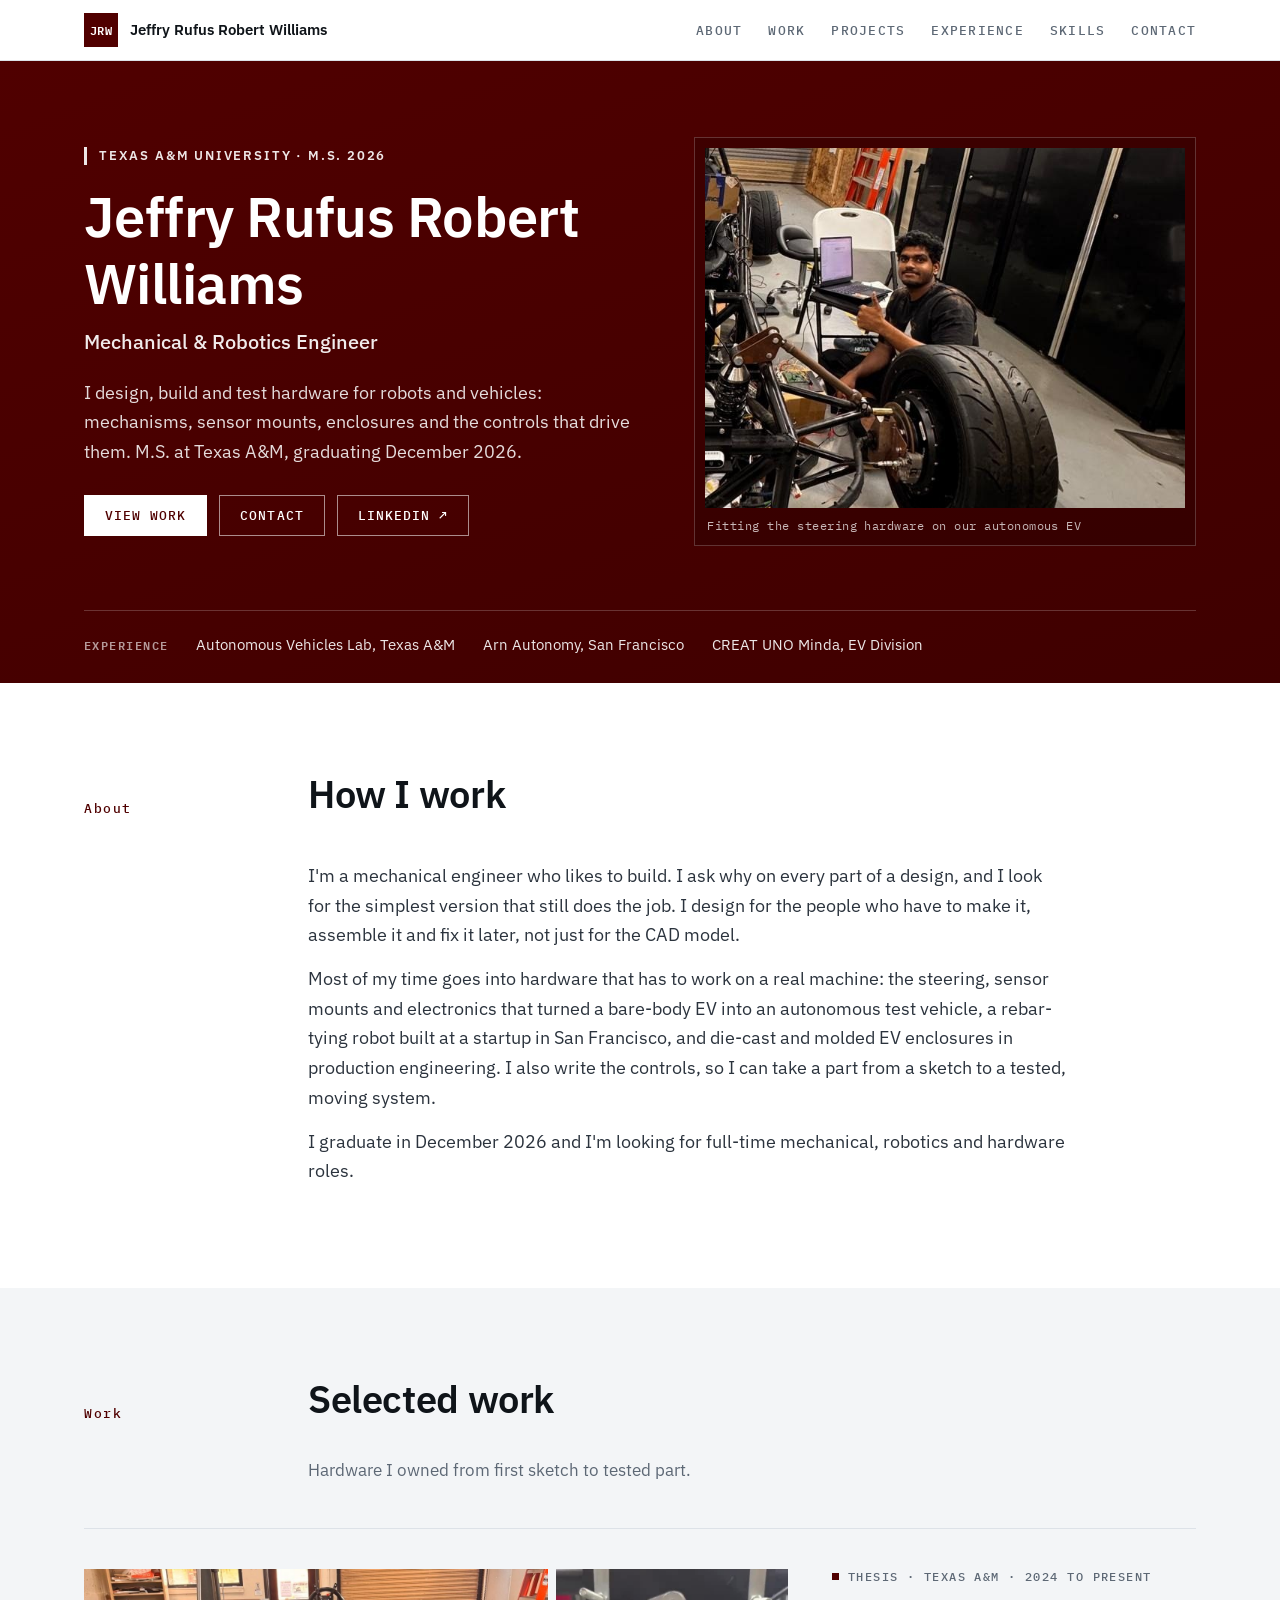
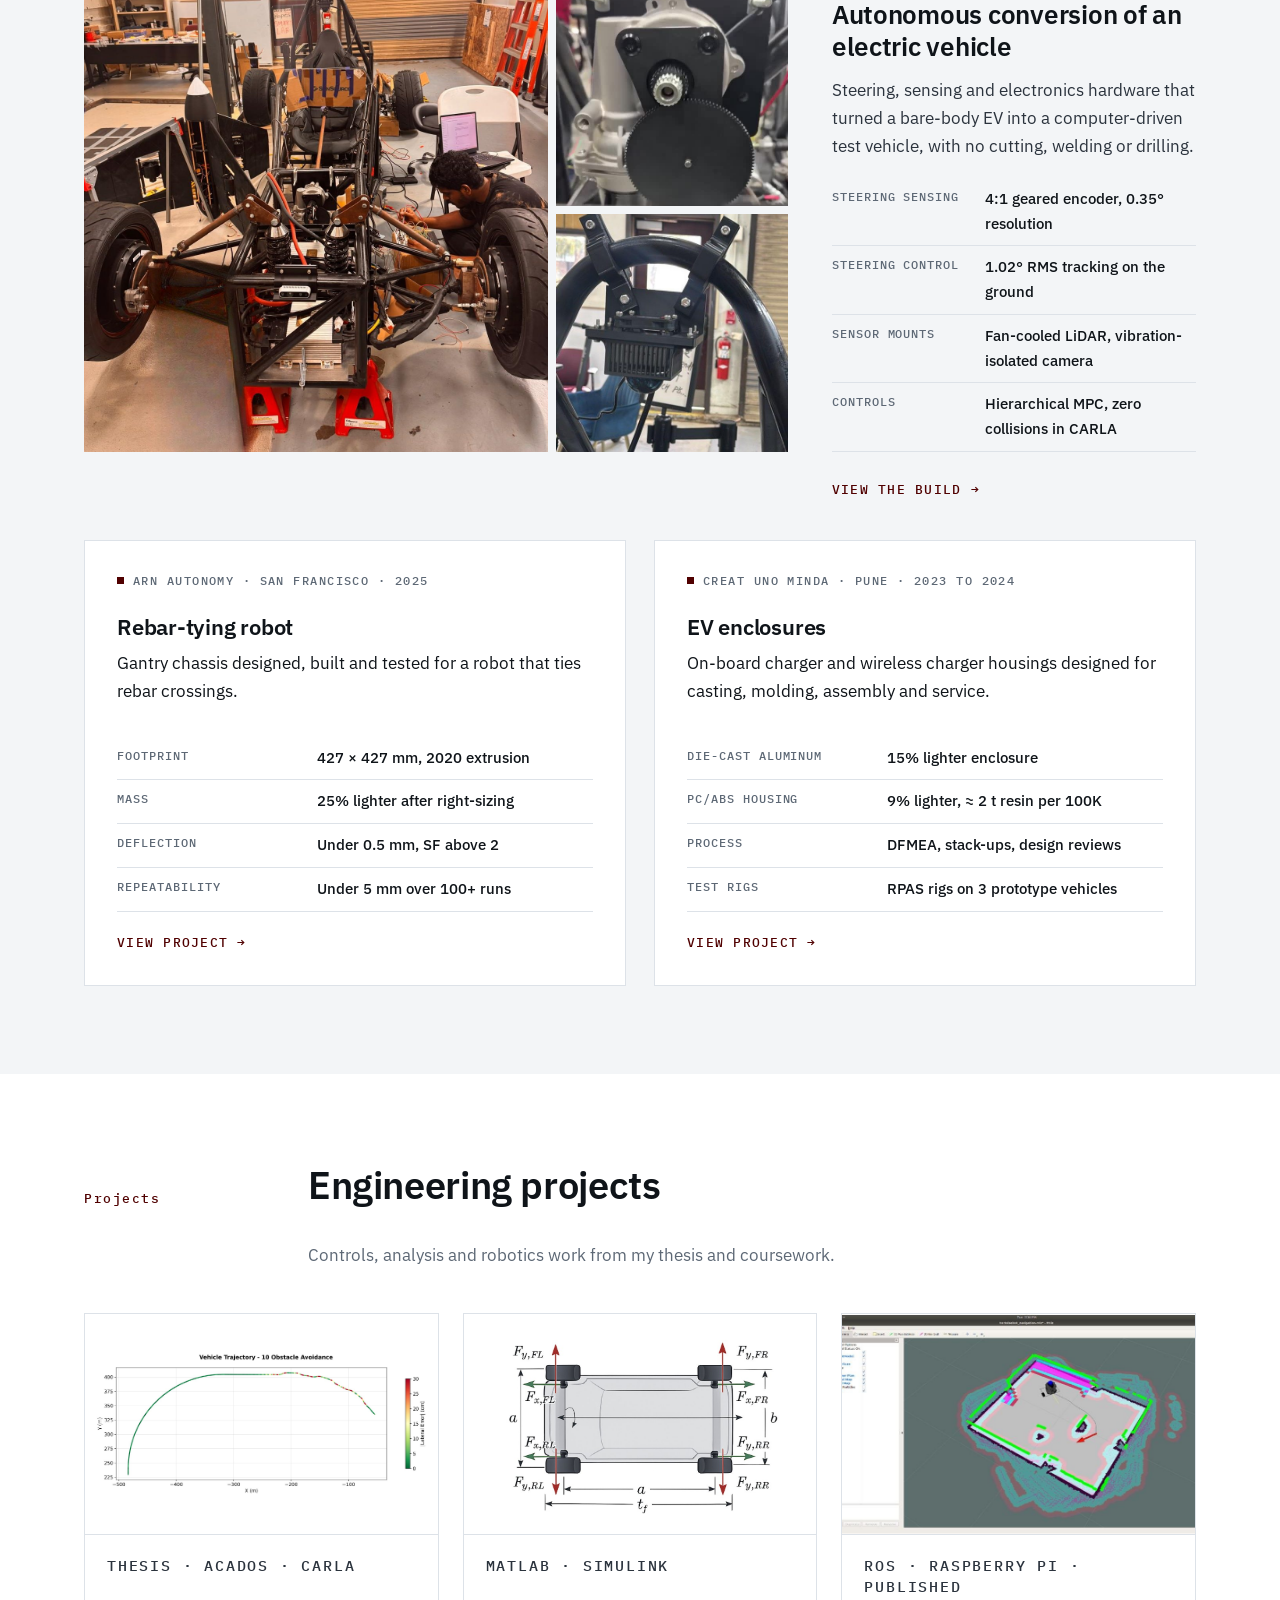
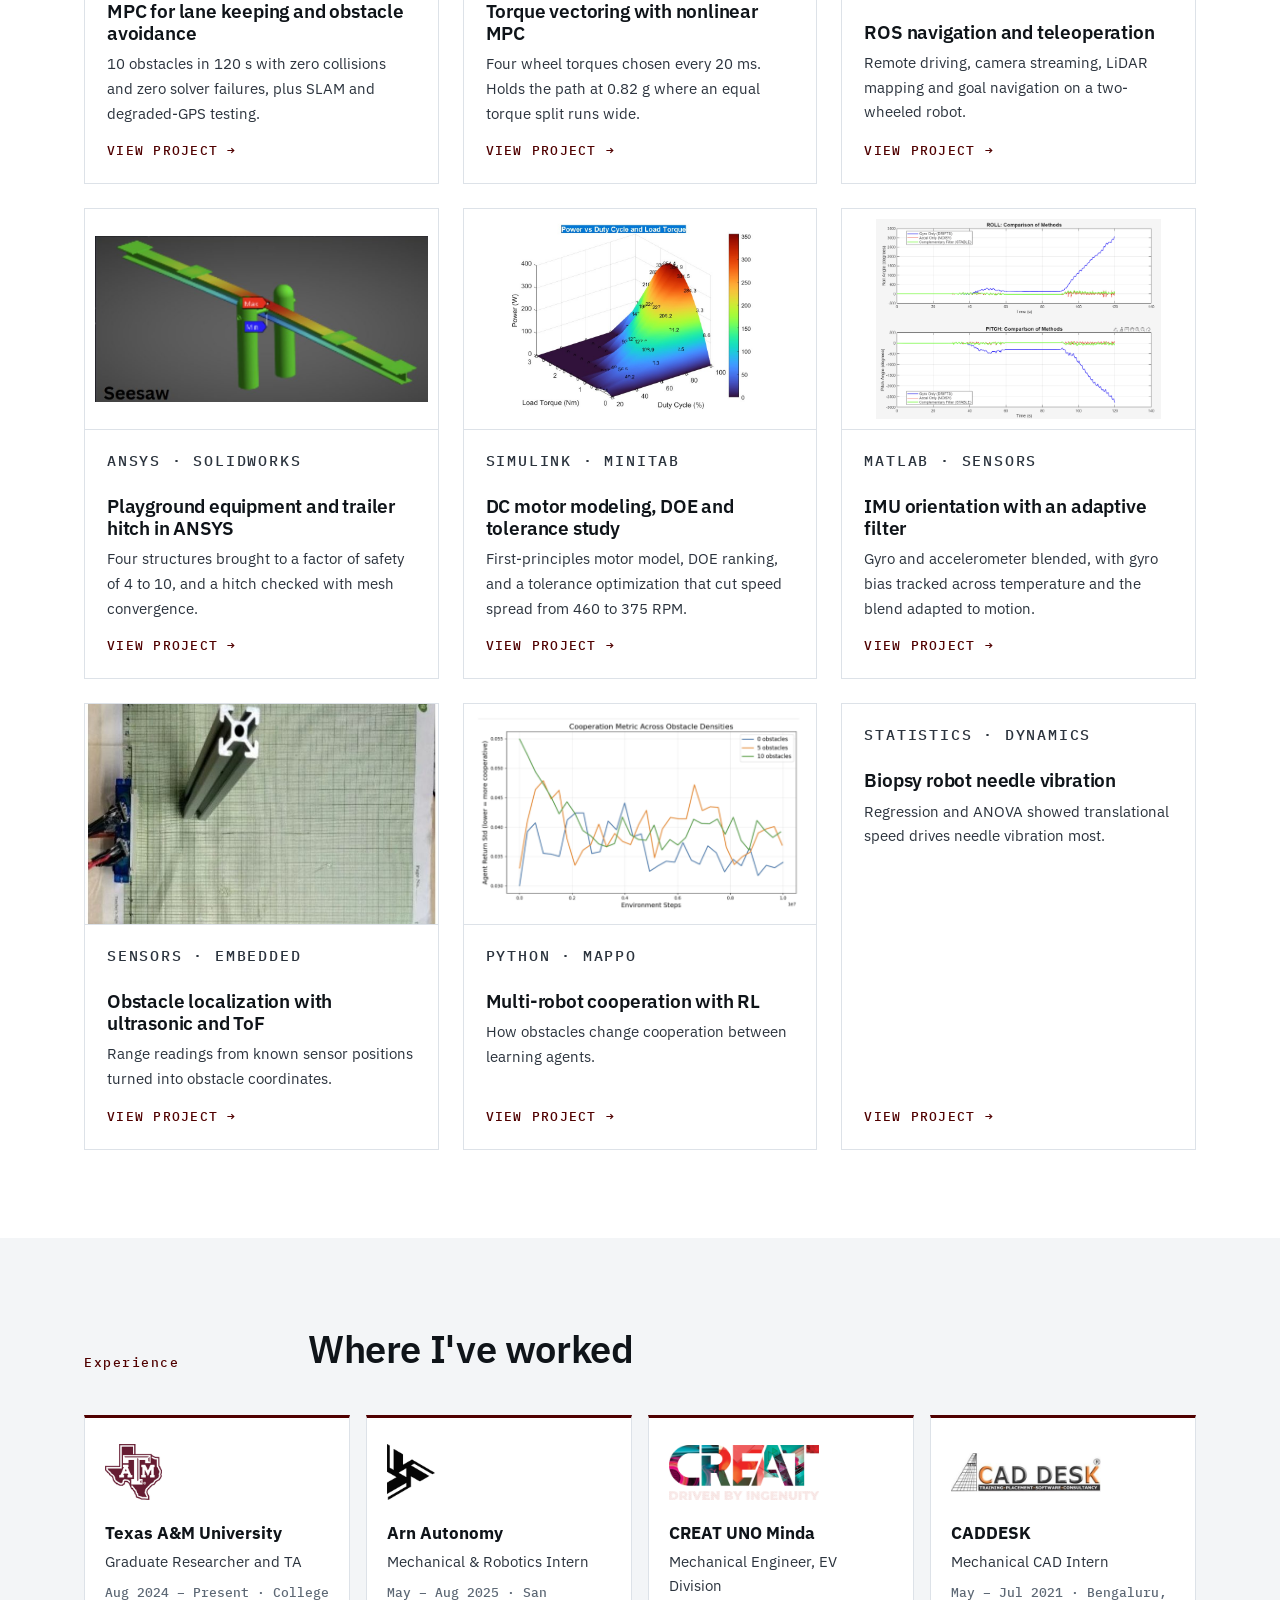
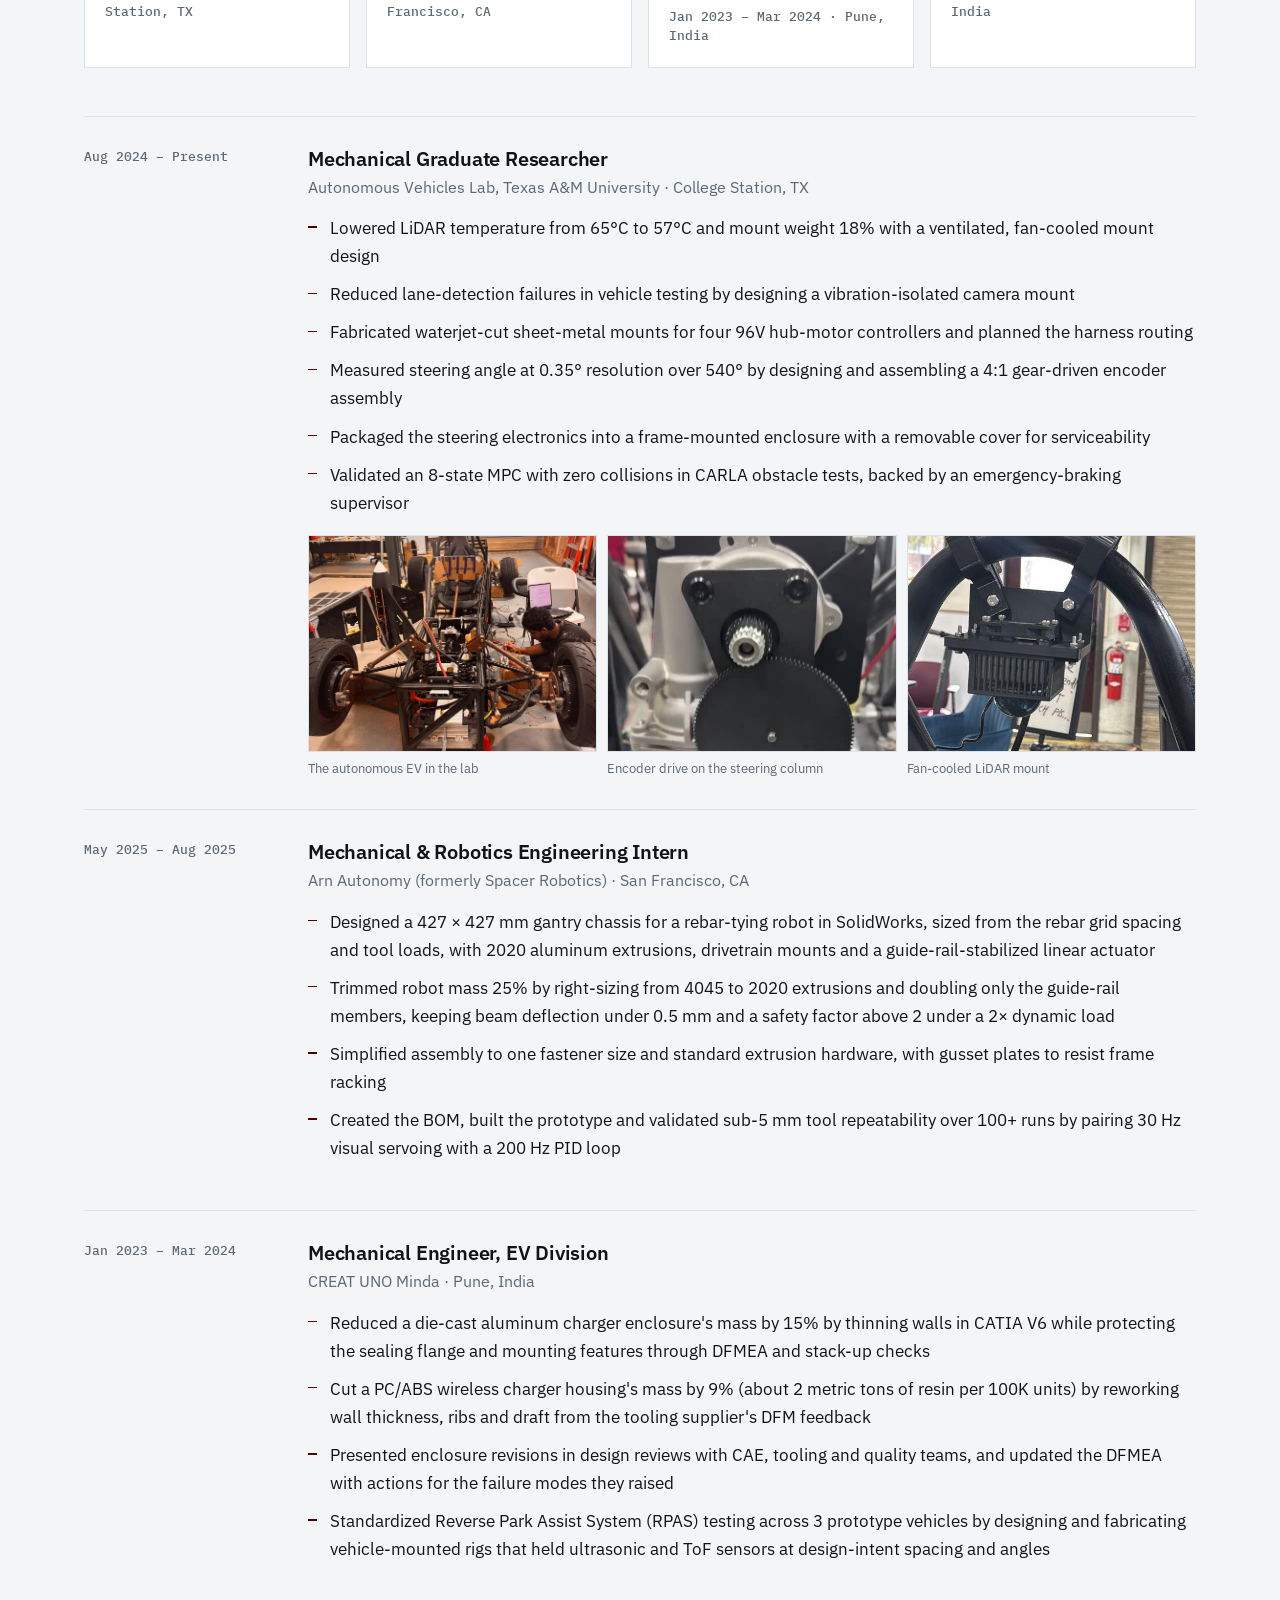
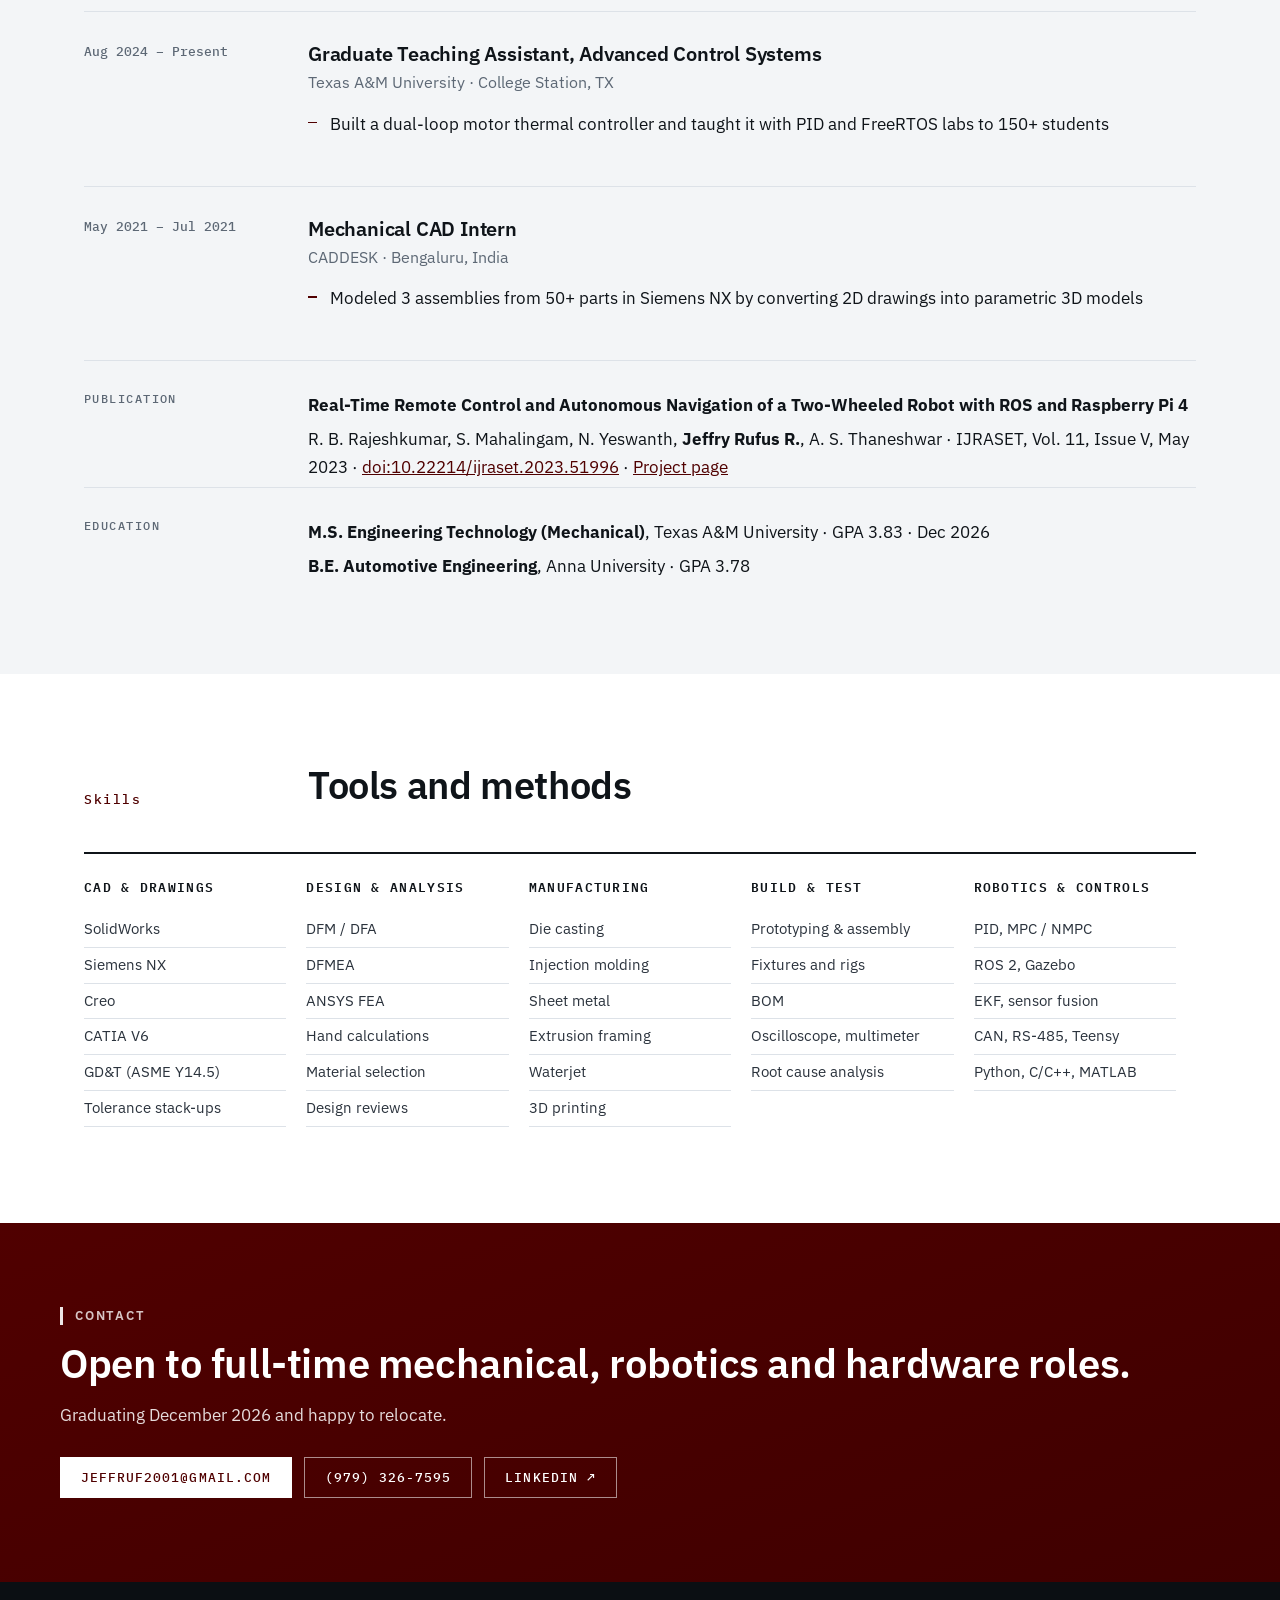
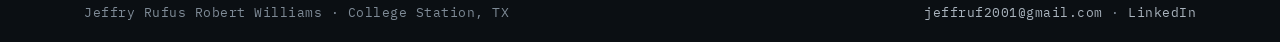
==== commit 645513e7: "Add employer logos" ====
--- a/index.html
+++ b/index.html
@@ -105,10 +105,10 @@
 <section id="experience" class="alt"><div class="wrap">
   <div class="sec-head"><div class="num">Experience</div><h2>Where I&#x27;ve worked</h2></div>
   <div class="orgs">
-    <a class="org-tile" href="#job-tamu"><span class="mono-mark">TAMU</span><b>Texas A&amp;M University</b><span>Graduate Researcher and TA</span><span class="when">Aug 2024 – Present · College Station, TX</span></a>
-    <a class="org-tile" href="#job-arn"><span class="mono-mark">ARN</span><b>Arn Autonomy</b><span>Mechanical &amp; Robotics Intern</span><span class="when">May – Aug 2025 · San Francisco, CA</span></a>
-    <a class="org-tile" href="#job-minda"><span class="mono-mark">UNO</span><b>CREAT UNO Minda</b><span>Mechanical Engineer, EV Division</span><span class="when">Jan 2023 – Mar 2024 · Pune, India</span></a>
-    <a class="org-tile" href="#job-caddesk"><span class="mono-mark">CAD</span><b>CADDESK</b><span>Mechanical CAD Intern</span><span class="when">May – Jul 2021 · Bengaluru, India</span></a>
+    <a class="org-tile" href="#job-tamu"><span class="logo"><img src="logo-tamu.png" alt="Texas A&amp;M University logo"></span><b>Texas A&amp;M University</b><span>Graduate Researcher and TA</span><span class="when">Aug 2024 – Present · College Station, TX</span></a>
+    <a class="org-tile" href="#job-arn"><span class="logo"><img src="logo-arn.png" alt="Arn Autonomy logo"></span><b>Arn Autonomy</b><span>Mechanical &amp; Robotics Intern</span><span class="when">May – Aug 2025 · San Francisco, CA</span></a>
+    <a class="org-tile" href="#job-minda"><span class="logo"><img src="logo-creat.png" alt="CREAT UNO Minda logo"></span><b>CREAT UNO Minda</b><span>Mechanical Engineer, EV Division</span><span class="when">Jan 2023 – Mar 2024 · Pune, India</span></a>
+    <a class="org-tile" href="#job-caddesk"><span class="logo"><img src="logo-caddesk.png" alt="CADDESK logo"></span><b>CADDESK</b><span>Mechanical CAD Intern</span><span class="when">May – Jul 2021 · Bengaluru, India</span></a>
   </div>
   <div class="job" id="job-tamu"><div class="when">Aug 2024 – Present</div><div><h3>Mechanical Graduate Researcher</h3><p class="org">Autonomous Vehicles Lab, Texas A&amp;M University · College Station, TX</p><ul class="points"><li>Lowered LiDAR temperature from 65°C to 57°C and mount weight 18% with a ventilated, fan-cooled mount design</li><li>Reduced lane-detection failures in vehicle testing by designing a vibration-isolated camera mount</li><li>Fabricated waterjet-cut sheet-metal mounts for four 96V hub-motor controllers and planned the harness routing</li><li>Measured steering angle at 0.35° resolution over 540° by designing and assembling a 4:1 gear-driven encoder assembly</li><li>Packaged the steering electronics into a frame-mounted enclosure with a removable cover for serviceability</li><li>Validated an 8-state MPC with zero collisions in CARLA obstacle tests, backed by an emergency-braking supervisor</li></ul><div class="job-photos"><figure><img src="img-atv-vehicle.jpg" alt="The autonomous EV in the lab" loading="lazy"><figcaption>The autonomous EV in the lab</figcaption></figure><figure><img src="img-enc-onvehicle.jpg" alt="Encoder drive on the steering column" loading="lazy"><figcaption>Encoder drive on the steering column</figcaption></figure><figure><img src="img-lidar-photo.jpg" alt="Fan-cooled LiDAR mount" loading="lazy"><figcaption>Fan-cooled LiDAR mount</figcaption></figure></div></div></div>
   <div class="job" id="job-arn"><div class="when">May 2025 – Aug 2025</div><div><h3>Mechanical &amp; Robotics Engineering Intern</h3><p class="org">Arn Autonomy (formerly Spacer Robotics) · San Francisco, CA</p><ul class="points"><li>Designed a 427 × 427 mm gantry chassis for a rebar-tying robot in SolidWorks, sized from the rebar grid spacing and tool loads, with 2020 aluminum extrusions, drivetrain mounts and a guide-rail-stabilized linear actuator</li><li>Trimmed robot mass 25% by right-sizing from 4045 to 2020 extrusions and doubling only the guide-rail members, keeping beam deflection under 0.5 mm and a safety factor above 2 under a 2× dynamic load</li><li>Simplified assembly to one fastener size and standard extrusion hardware, with gusset plates to resist frame racking</li><li>Created the BOM, built the prototype and validated sub-5 mm tool repeatability over 100+ runs by pairing 30 Hz visual servoing with a 200 Hz PID loop</li></ul></div></div>
--- a/style.css
+++ b/style.css
@@ -240,3 +240,5 @@
 .edu a{color:var(--maroon)}
 @media (max-width:960px){.orgs{grid-template-columns:repeat(2,1fr)}}
 @media (max-width:640px){.orgs{grid-template-columns:1fr}.job-photos{grid-template-columns:1fr 1fr}}
+.org-tile .logo{display:flex;align-items:center;height:64px}
+.org-tile .logo img{max-height:56px;max-width:150px;width:auto;object-fit:contain}
